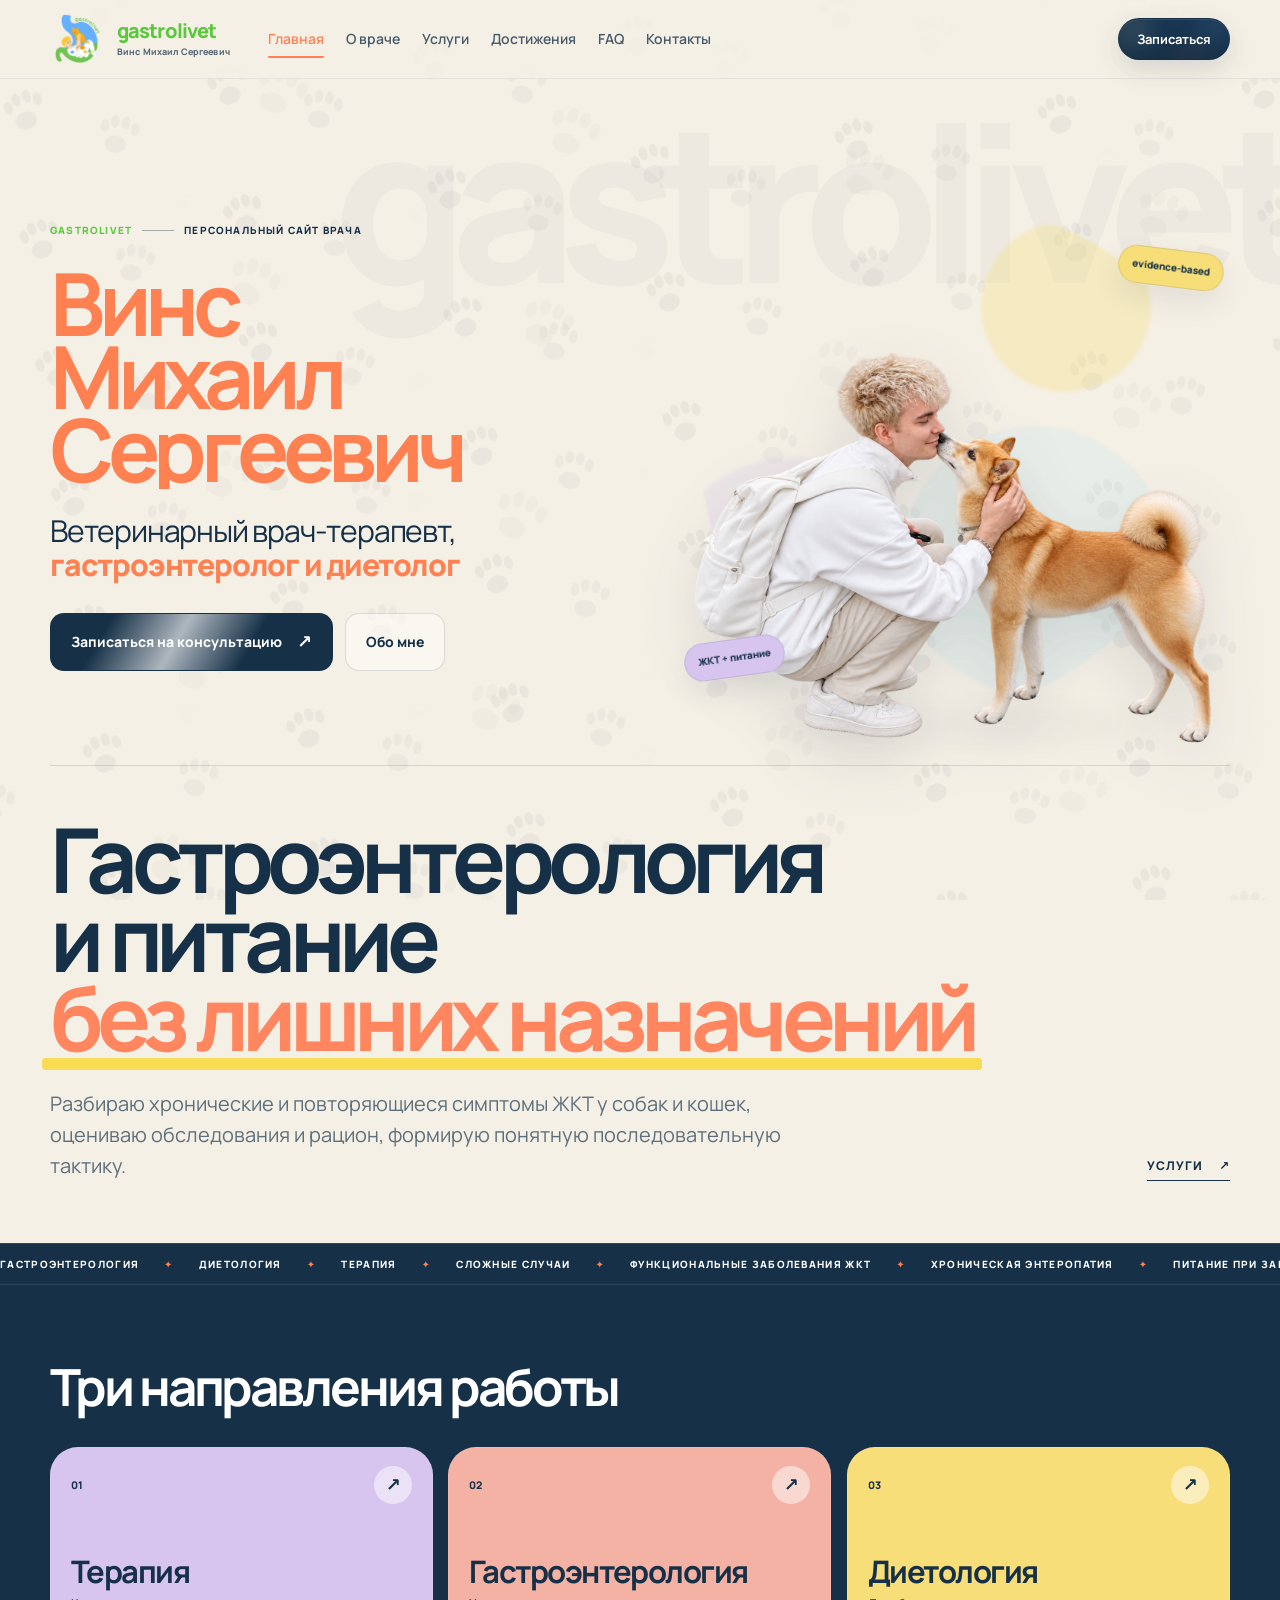
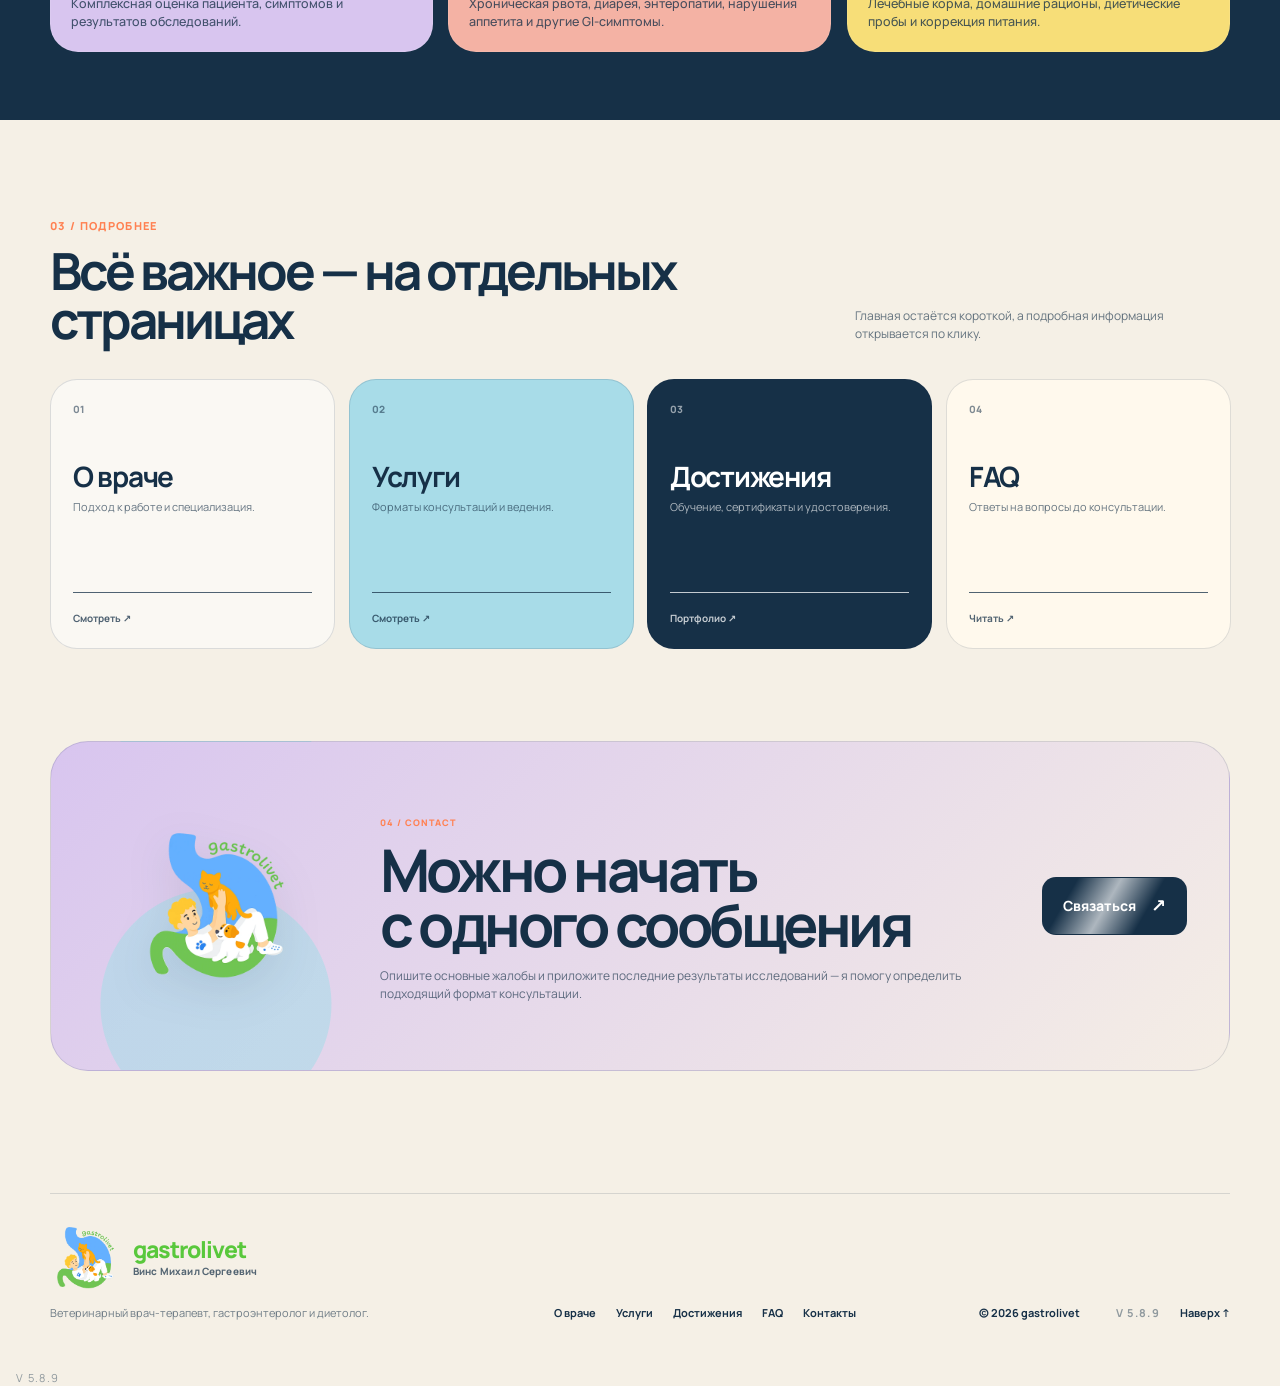
==== index.html @ c2ad2a42 "Add files via upload" ====
<!DOCTYPE html>
<html lang="ru">
<head>
  <meta charset="UTF-8" />
  <meta name="viewport" content="width=device-width, initial-scale=1.0" />
  <meta name="description" content="Винс Михаил Сергеевич — ветеринарный врач-терапевт, гастроэнтеролог и диетолог. gastrolivet: гастроэнтерология и диетология собак и кошек." />
  <title>gastrolivet — Винс Михаил Сергеевич | Ветеринарный гастроэнтеролог и диетолог</title>
  <link rel="icon" type="image/svg+xml" href="assets/gastrolivet-logo.webp" />
  <link rel="icon" type="image/png" href="assets/favicon.png" />
  <link rel="stylesheet" href="styles.css" />
</head>
<body id="top">
  <div class="page-noise"></div>
  <div class="ambient-paws-css" aria-hidden="true"></div>
  
    <header class="header">
      <div class="container header__inner">
        <a class="brand brand--identity" href="index.html" aria-label="gastrolivet — главная">
          <img class="brand__logo" src="assets/gastrolivet-logo.webp" alt="" aria-hidden="true">
          <span class="brand__identity">
            <span class="brand__text">gastrolivet</span>
            <span class="brand__owner">Винс Михаил Сергеевич</span>
          </span>
        </a>

        <nav class="nav" id="nav">
          <a href="index.html" class="is-active">Главная</a>
          <a href="about.html" class="">О враче</a>
          <a href="services.html" class="">Услуги</a>
          <a href="achievements.html" class="">Достижения</a>
          <a href="faq.html" class="">FAQ</a>
          <a href="contacts.html" class="">Контакты</a>
        </nav>

        <a class="header__cta" href="contacts.html">Записаться</a>

        <button class="menu-btn" id="menuBtn" aria-label="Открыть меню" aria-expanded="false">
          <span></span><span></span><span></span>
        </button>
      </div>
    </header>
    
  
<main class="personal-home">

  <section class="personal-hero">
    <div class="container personal-hero__top">
      <div class="personal-hero__identity">
        <div class="personal-kicker">
          <span>gastrolivet</span>
          <i></i>
          <span>персональный сайт врача</span>
        </div>

        <h1 class="personal-name">
          Винс<br>
          Михаил Сергеевич
        </h1>

        <p class="personal-role">
          Ветеринарный врач-терапевт,<br>
          <strong>гастроэнтеролог и диетолог</strong>
        </p>

        <div class="personal-actions">
          <a class="btn btn--primary" href="contacts.html">Записаться на консультацию <span>↗</span></a>
          <a class="btn btn--ghost" href="about.html">Обо мне</a>
        </div>
      </div>
      <div class="personal-hero__visual personal-hero__visual--photo">
        <div class="hero-photo-halo" aria-hidden="true"></div>
        <img class="hero-person-photo"
             src="assets/profile-photo.png"
             alt="Винс Михаил Сергеевич с собакой">
        <span class="personal-sticker personal-sticker--one">evidence-based</span>
        <span class="personal-sticker personal-sticker--two">ЖКТ + питание</span>
      </div>
    </div>

    <div class="container personal-statement">
      <div class="personal-statement__index"></div>
      <h2>
        Гастроэнтерология<br>
        и питание <span class="hero-highlight">без лишних назначений</span>
      </h2>
      <div class="personal-statement__bottom">
        <p>
          Разбираю хронические и повторяющиеся симптомы ЖКТ у собак и кошек,
          оцениваю обследования и рацион, формирую понятную последовательную тактику.
        </p>
        <a href="services.html" class="personal-arrow-link">Услуги <span>↗</span></a>
      </div>
    </div>
  </section>

  <div class="site-marquee" aria-hidden="true">
    <div class="site-marquee__track">
      <div class="site-marquee__set">
        <span>ГАСТРОЭНТЕРОЛОГИЯ</span><i>✦</i>
        <span>ДИЕТОЛОГИЯ</span><i>✦</i>
        <span>ТЕРАПИЯ</span><i>✦</i>
        <span>СЛОЖНЫЕ СЛУЧАИ</span><i>✦</i>
        <span>ФУНКЦИОНАЛЬНЫЕ ЗАБОЛЕВАНИЯ ЖКТ</span><i>✦</i>
        <span>ХРОНИЧЕСКАЯ ЭНТЕРОПАТИЯ</span><i>✦</i>
        <span>ПИТАНИЕ ПРИ ЗАБОЛЕВАНИЯХ ЖКТ</span><i>✦</i>
        <span>СОБАКИ + КОШКИ</span><i>✦</i>
        <span>EVIDENCE-BASED</span><i>✦</i>
      </div>
      <div class="site-marquee__set" aria-hidden="true">
        <span>ГАСТРОЭНТЕРОЛОГИЯ</span><i>✦</i>
        <span>ДИЕТОЛОГИЯ</span><i>✦</i>
        <span>ТЕРАПИЯ</span><i>✦</i>
        <span>СЛОЖНЫЕ СЛУЧАИ</span><i>✦</i>
        <span>ФУНКЦИОНАЛЬНЫЕ ЗАБОЛЕВАНИЯ ЖКТ</span><i>✦</i>
        <span>ХРОНИЧЕСКАЯ ЭНТЕРОПАТИЯ</span><i>✦</i>
        <span>ПИТАНИЕ ПРИ ЗАБОЛЕВАНИЯХ ЖКТ</span><i>✦</i>
        <span>СОБАКИ + КОШКИ</span><i>✦</i>
        <span>EVIDENCE-BASED</span><i>✦</i>
      </div>
    </div>
  </div>
  </div>

<section class="personal-expertise">
    <div class="container">
      <div class="personal-section-head">
        <span></span>
        <h2>Три направления работы</h2>
      </div>

      <div class="expertise-grid">
        <a href="services.html" class="expertise-card expertise-card--therapy">
          <div class="expertise-card__top">
            <span>01</span>
            <i>↗</i>
          </div>
          <div>
            <h3>Терапия</h3>
            <p>Комплексная оценка пациента, симптомов и результатов обследований.</p>
          </div>
        </a>

        <a href="services.html" class="expertise-card expertise-card--gastro">
          <div class="expertise-card__top">
            <span>02</span>
            <i>↗</i>
          </div>
          <div>
            <h3>Гастроэнтерология</h3>
            <p>Хроническая рвота, диарея, энтеропатии, нарушения аппетита и другие GI-симптомы.</p>
          </div>
        </a>

        <a href="services.html" class="expertise-card expertise-card--diet">
          <div class="expertise-card__top">
            <span>03</span>
            <i>↗</i>
          </div>
          <div>
            <h3>Диетология</h3>
            <p>Лечебные корма, домашние рационы, диетические пробы и коррекция питания.</p>
          </div>
        </a>
      </div>
    </div>
  </section>

  <section class="personal-navigation">
    <div class="container">
      <div class="personal-section-head personal-section-head--row">
        <div>
          <span>03 / подробнее</span>
          <h2>Всё важное — на отдельных страницах</h2>
        </div>
        <p>Главная остаётся короткой, а подробная информация открывается по клику.</p>
      </div>

      <div class="personal-nav-grid">
        <a href="about.html" class="personal-nav-card">
          <span class="personal-nav-card__num">01</span>
          <h3>О враче</h3>
          <p>Подход к работе и специализация.</p>
          <b>Смотреть ↗</b>
        </a>

        <a href="services.html" class="personal-nav-card personal-nav-card--accent">
          <span class="personal-nav-card__num">02</span>
          <h3>Услуги</h3>
          <p>Форматы консультаций и ведения.</p>
          <b>Смотреть ↗</b>
        </a>

        <a href="achievements.html" class="personal-nav-card personal-nav-card--dark">
          <span class="personal-nav-card__num">03</span>
          <h3>Достижения</h3>
          <p>Обучение, сертификаты и удостоверения.</p>
          <b>Портфолио ↗</b>
        </a>

        <a href="faq.html" class="personal-nav-card personal-nav-card--soft">
          <span class="personal-nav-card__num">04</span>
          <h3>FAQ</h3>
          <p>Ответы на вопросы до консультации.</p>
          <b>Читать ↗</b>
        </a>
      </div>
    </div>
  </section>

  <section class="personal-contact">
    <div class="container personal-contact__box">
      <div class="personal-contact__logo">
        <img src="assets/gastrolivet-logo.webp" alt="">
      </div>
      <div class="personal-contact__copy">
        <span>04 / contact</span>
        <h2>Можно начать<br>с одного сообщения</h2>
        <p>
          Опишите основные жалобы и приложите последние результаты исследований —
          я помогу определить подходящий формат консультации.
        </p>
      </div>
      <div class="personal-contact__action">
        <a class="btn btn--primary" href="contacts.html">Связаться <span>↗</span></a>
      </div>
    </div>
  </section>

</main>

  
    <footer class="footer">
      <div class="container footer__inner">
        <div>
          <a class="brand brand--footer brand--identity" href="index.html">
            <img class="brand__logo" src="assets/gastrolivet-logo.webp" alt="" aria-hidden="true">
            <span class="brand__identity">
              <span class="brand__text">gastrolivet</span>
              <span class="brand__owner">Винс Михаил Сергеевич</span>
            </span>
          </a>
          <p>Ветеринарный врач-терапевт, гастроэнтеролог и диетолог.</p>
        </div>
        <div class="footer__links">
          <a href="about.html">О враче</a>
          <a href="services.html">Услуги</a>
          <a href="achievements.html">Достижения</a>
          <a href="faq.html">FAQ</a>
          <a href="contacts.html">Контакты</a>
        </div>
        <div class="footer__right">
          <span>© 2026 gastrolivet</span>
      <span class="site-version">v 5.8.9</span>
          <a href="#top">Наверх ↑</a>
        </div>
      </div>
    </footer>
    
  <script src="script.js"></script>
<div class="site-version">v 5.8.9</div></body>
</html>
---- styles.css ----
@import url('https://fonts.googleapis.com/css2?family=Manrope:wght@400;500;600;700;800&display=swap');

:root{
  --bg:#f5f0e6;
  --paper:#fffdf8;
  --ink:#163047;
  --ink-2:#284358;
  --coral:#ff8152;
  --coral-soft:#f4b2a4;
  --lavender:#d8c5ef;
  --sky:#a8dce8;
  --yellow:#f7de78;
  --pink:#f2a7bb;
  --line:rgba(22,48,71,.14);
  --radius:30px;
  --shadow:0 18px 48px rgba(22,48,71,.08);
}
*{box-sizing:border-box}
html{scroll-behavior:smooth}
body{
  margin:0;
  font-family:"Manrope",system-ui,-apple-system,BlinkMacSystemFont,"Segoe UI",sans-serif;
  color:var(--ink);
  background:var(--bg);
  line-height:1.55;
  overflow-x:hidden;
}
a{color:inherit;text-decoration:none}
button,input,textarea{font:inherit}
img{max-width:100%;display:block}
.container{width:min(1180px,calc(100% - 40px));margin:0 auto}
.page-noise{
  position:fixed;inset:0;pointer-events:none;z-index:-1;opacity:.22;
  background-image:radial-gradient(rgba(22,48,71,.11) .55px,transparent .55px);
  background-size:6px 6px;
}

.header{
  position:sticky;top:0;z-index:50;background:rgba(245,240,230,.84);
  backdrop-filter:blur(18px);border-bottom:1px solid rgba(22,48,71,.07)
}
.header__inner{height:78px;display:flex;align-items:center;gap:28px}
.brand{display:flex;align-items:center;gap:8px;font-weight:800;letter-spacing:-.04em}
.brand__mark{
  width:34px;height:34px;display:grid;place-items:center;border-radius:12px;
  background:var(--coral);color:white;font-size:24px;line-height:1
}
.brand__text{font-size:19px}
.brand__text span{color:var(--coral)}
.nav{display:flex;align-items:center;gap:22px;margin-left:10px;font-size:14px;font-weight:600}
.nav a{opacity:.78;transition:.2s}
.nav a:hover,.nav a.is-active{opacity:1;color:var(--coral)}
.header__cta{
  margin-left:auto;border:1px solid var(--ink);border-radius:999px;padding:10px 18px;font-size:13px;font-weight:700;transition:.2s
}
.header__cta:hover{background:var(--ink);color:white}
.menu-btn{display:none;background:none;border:0;padding:8px;cursor:pointer}
.menu-btn span{display:block;width:22px;height:2px;background:var(--ink);margin:4px 0;border-radius:4px}

h1,h2,h3,p{margin-top:0}
.eyebrow,.section-kicker{
  display:inline-flex;align-items:center;gap:9px;text-transform:uppercase;letter-spacing:.13em;
  font-size:11px;font-weight:800
}
.eyebrow{background:#fff;border:1px solid var(--line);border-radius:999px;padding:9px 13px}
.dot{width:8px;height:8px;border-radius:50%;background:var(--coral);box-shadow:0 0 0 5px rgba(255,129,82,.12)}
.section-kicker{color:var(--coral)}

.hero{padding:68px 0 74px}
.hero--compact{padding-bottom:60px}
.hero__grid{display:grid;grid-template-columns:1.03fr .97fr;gap:50px;align-items:center}
h1{
  margin:24px 0 22px;font-size:clamp(54px,6.5vw,92px);line-height:.94;letter-spacing:-.065em;
  max-width:770px
}
h1 span{color:var(--coral)}
.hero__lead,.inner-lead,.about-lead{max-width:660px;font-size:17px;color:var(--ink-2);opacity:.88}
.hero__actions,.split-actions,.contact-actions,.cta-box__actions{display:flex;gap:12px;flex-wrap:wrap}
.hero__actions{margin:32px 0 34px}
.btn{
  display:inline-flex;align-items:center;justify-content:center;gap:15px;padding:14px 20px;border-radius:14px;
  font-weight:750;font-size:14px;border:1px solid transparent;transition:.2s
}
.btn span{font-size:18px}
.btn--primary{background:var(--ink);color:#fff}
.btn--primary:hover{transform:translateY(-2px);background:#0f2437}
.btn--ghost{border-color:var(--line);background:rgba(255,255,255,.46)}
.btn--ghost:hover{background:white}
.hero__facts{display:grid;grid-template-columns:repeat(3,1fr);gap:12px;max-width:650px}
.hero__facts div{border-top:1px solid var(--line);padding-top:13px}
.hero__facts b{display:block;font-size:13px}
.hero__facts span{font-size:11px;opacity:.62}

.hero__visual{position:relative;min-height:540px}
.hero-card{
  min-height:560px;background:var(--paper);border:1px solid var(--line);border-radius:42px;overflow:hidden;
  position:relative;box-shadow:var(--shadow)
}
.hero-card--short{min-height:500px}
.hero-card::before{
  content:"";position:absolute;inset:0;
  background:
    radial-gradient(circle at 88% 12%,rgba(255,129,82,.16) 0 58px,transparent 59px),
    radial-gradient(circle at 10% 92%,rgba(216,197,239,.32) 0 90px,transparent 91px);
}
.hero-card__badge{
  position:absolute;z-index:3;top:28px;left:28px;border:1px solid var(--line);background:#fff;
  border-radius:999px;padding:8px 12px;font-size:11px;font-weight:700
}
.pet-stage{height:430px;display:flex;align-items:center;justify-content:center;padding-top:30px}
.pet-illustration{width:94%;height:auto;position:relative;z-index:2}
.float-tag{
  position:absolute;z-index:5;background:var(--yellow);border:1px solid rgba(22,48,71,.12);
  border-radius:999px;padding:10px 14px;font-size:11px;font-weight:800;box-shadow:var(--shadow)
}
.float-tag--one{right:-17px;top:105px;transform:rotate(5deg)}
.float-tag--two{left:-26px;bottom:102px;background:var(--lavender);transform:rotate(-7deg)}

.section{padding:90px 0}
.section-head{display:flex;align-items:flex-end;justify-content:space-between;gap:40px;margin-bottom:42px}
.section-head--center{align-items:end}
.section-head h2,.sub-title,.contact-card h2,.cta-box h2{
  margin:10px 0 0;font-size:clamp(38px,5vw,68px);line-height:1;letter-spacing:-.055em
}
.section-head p{width:min(420px,100%);margin:0;color:var(--ink-2);opacity:.75;font-size:14px}

.inner-hero{padding:58px 0 26px}
.inner-hero__grid{display:grid;grid-template-columns:1.1fr .9fr;gap:40px;align-items:end}
.inner-title{
  margin:18px 0 12px;
  font-size:clamp(42px,6vw,78px);
  line-height:.98;
  letter-spacing:-.06em;
}
.inner-chip-cloud{display:flex;gap:10px;flex-wrap:wrap;justify-content:flex-end}
.inner-chip-cloud span,.track-row span{
  border:1px solid var(--line);border-radius:999px;padding:10px 14px;
  background:rgba(255,255,255,.45);font-size:12px;font-weight:750
}
.track-row{display:flex;gap:10px;flex-wrap:wrap;margin:0 0 18px}

.section--shortcuts{padding-top:20px}
.shortcut-grid{
  display:grid;grid-template-columns:repeat(4,1fr);gap:16px
}
.shortcut-card{
  min-height:250px;padding:24px;border-radius:28px;border:1px solid var(--line);display:flex;flex-direction:column;
  transition:.22s;background:#fff
}
.shortcut-card:hover{transform:translateY(-5px);box-shadow:var(--shadow)}
.shortcut-card span:first-child{font-size:12px;font-weight:850;opacity:.6}
.shortcut-card h3{font-size:28px;letter-spacing:-.04em;line-height:1.05;margin:34px 0 10px}
.shortcut-card p{font-size:13px;opacity:.74;max-width:250px}
.shortcut-card b{margin-top:auto;padding-top:18px;border-top:1px solid rgba(22,48,71,.11);font-size:11px}
.shortcut-card--lavender{background:var(--lavender)}
.shortcut-card--sky{background:var(--sky)}
.shortcut-card--yellow{background:var(--yellow)}
.shortcut-card--coral{background:var(--coral-soft)}

.section--mini-showcase{padding-top:20px}
.mini-showcase{
  display:grid;grid-template-columns:1fr 1fr;gap:32px;align-items:center;
  border-radius:38px;background:rgba(255,255,255,.38);border:1px solid var(--line);padding:42px;
}
.mini-showcase__copy h2{margin:10px 0 16px;font-size:clamp(34px,4.5vw,56px);line-height:1;letter-spacing:-.055em}
.mini-showcase__copy p{max-width:500px;font-size:14px;opacity:.76;margin-bottom:24px}
.mini-cert-stack{position:relative;min-height:340px}
.mini-cert{
  position:absolute;width:260px;height:190px;border-radius:24px;overflow:hidden;background:#fff;box-shadow:var(--shadow);
  border:1px solid var(--line)
}
.mini-cert img{width:100%;height:100%;object-fit:cover}
.mini-cert--one{left:10px;top:70px;transform:rotate(-10deg)}
.mini-cert--two{left:140px;top:20px;transform:rotate(8deg)}
.mini-cert--three{left:210px;top:130px;transform:rotate(4deg)}

.section--cta{padding-top:24px}
.cta-box{
  display:grid;grid-template-columns:1fr auto;gap:30px;align-items:end;
  background:var(--ink);color:#fff;border-radius:34px;padding:38px 42px
}
.cta-box p{max-width:650px;opacity:.74;font-size:14px}
.cta-box .section-kicker{color:var(--yellow)}

.about-grid{display:grid;grid-template-columns:.9fr 1.1fr;gap:68px;align-items:center}
.about-visual{position:relative}
.portrait-placeholder{
  position:relative;overflow:hidden;aspect-ratio:.92;border-radius:34px;background:var(--lavender);border:1px solid var(--line)
}
.portrait-placeholder svg{position:absolute;inset:auto 0 0;width:100%;height:90%}
.portrait-placeholder__label{
  position:absolute;top:24px;left:24px;z-index:2;font-size:11px;text-transform:uppercase;
  font-weight:800;letter-spacing:.1em;opacity:.55
}
.about-lead{margin:20px 0 34px}
.about-points{display:grid;grid-template-columns:repeat(3,1fr);gap:14px}
.about-points>div{border-top:1px solid var(--line);padding-top:15px}
.about-points b{font-size:11px;color:var(--coral)}
.about-points h4{font-size:15px;margin:10px 0 7px}
.about-points p{font-size:11px;opacity:.67}

.services-grid{display:grid;grid-template-columns:repeat(3,1fr);gap:16px}
.service-card{
  min-height:310px;border-radius:26px;padding:24px;border:1px solid rgba(22,48,71,.09);
  display:flex;flex-direction:column;transition:.25s
}
.service-card:hover{transform:translateY(-6px);box-shadow:var(--shadow)}
.service-card__top{display:flex;justify-content:space-between;font-size:12px;font-weight:800;opacity:.8}
.service-card__top span:last-child{
  width:38px;height:38px;border-radius:12px;background:rgba(255,255,255,.5);display:grid;place-items:center;font-size:20px
}
.service-card h3{font-size:23px;line-height:1.12;letter-spacing:-.035em;margin:35px 0 12px}
.service-card p{font-size:13px;opacity:.72}
.service-card__meta{font-size:11px;font-weight:700;margin-top:auto;padding-top:22px;border-top:1px solid rgba(22,48,71,.12)}
.service-card--coral{background:var(--coral-soft)}
.service-card--lavender{background:var(--lavender)}
.service-card--sky{background:var(--sky)}
.service-card--yellow{background:var(--yellow)}
.service-card--cream{background:#fffaf0}
.service-card--dark{background:var(--ink);color:white}
.service-card--dark .service-card__meta{border-color:rgba(255,255,255,.22)}
.service-card--dark .service-card__top span:last-child{background:var(--coral)}

.achievement-stats{
  display:grid;grid-template-columns:.7fr 1.25fr 1.35fr;gap:12px;margin-top:30px
}
.achievement-stats>div{
  min-height:120px;border:1px solid var(--line);border-radius:24px;padding:20px;
  background:rgba(255,255,255,.52);display:flex;flex-direction:column;justify-content:space-between
}
.achievement-stats>div:nth-child(1){background:var(--yellow)}
.achievement-stats>div:nth-child(2){background:var(--lavender)}
.achievement-stats>div:nth-child(3){background:var(--sky)}
.achievement-stats b{font-size:36px;line-height:1;letter-spacing:-.05em}
.achievement-stats span{max-width:290px;font-size:11px;line-height:1.35;font-weight:750;opacity:.72}
.section--cert-overview{padding-top:24px}
.achievement-intro{
  display:grid;grid-template-columns:1.05fr 1fr auto;gap:30px;align-items:end;
  margin-bottom:18px;padding:28px 30px;border-radius:28px;background:var(--ink);color:white;
}
.achievement-intro__mark{
  display:inline-grid;width:34px;height:34px;place-items:center;border-radius:50%;
  background:var(--coral);margin-bottom:17px;
}
.achievement-intro h3{margin:0;max-width:440px;font-size:clamp(27px,3vw,42px);line-height:1.03;letter-spacing:-.045em}
.achievement-intro p{margin:0;max-width:440px;font-size:12px;opacity:.7}
.achievement-pdf-link{
  display:inline-flex;align-items:center;gap:12px;white-space:nowrap;padding:12px 15px;
  border:1px solid rgba(255,255,255,.22);border-radius:14px;font-size:11px;font-weight:800;transition:.2s
}
.achievement-pdf-link:hover{background:white;color:var(--ink)}

.featured-certs{
  display:grid;grid-template-columns:1.25fr .75fr .75fr;gap:16px;margin-top:18px
}
.feature-cert{
  appearance:none;border:1px solid var(--line);border-radius:30px;padding:0;overflow:hidden;
  background:var(--paper);cursor:pointer;text-align:left;box-shadow:0 9px 25px rgba(22,48,71,.04);
  transition:.22s ease
}
.feature-cert:hover{transform:translateY(-5px);box-shadow:var(--shadow)}
.feature-cert__thumb{background:#ece7dc;padding:16px}
.feature-cert__thumb img{width:100%;height:100%;object-fit:contain;border-radius:16px}
.feature-cert__info{padding:18px 20px 20px}
.feature-cert__info span{font-size:10px;text-transform:uppercase;font-weight:850;letter-spacing:.08em;color:var(--coral)}
.feature-cert__info b{display:block;margin:8px 0 8px;font-size:20px;line-height:1.08;letter-spacing:-.04em}
.feature-cert__info small{font-size:11px;opacity:.6}
.feature-cert--large .feature-cert__thumb{height:420px;background:linear-gradient(135deg,#f3e7d9,#d8c5ef)}
.feature-cert--tall .feature-cert__thumb{height:360px}
.feature-cert:nth-child(2) .feature-cert__thumb{background:linear-gradient(135deg,#f7de78,#f4b2a4)}
.feature-cert:nth-child(3) .feature-cert__thumb{background:linear-gradient(135deg,#a8dce8,#d8c5ef)}

.certificate-gallery{
  display:grid;grid-template-columns:repeat(3,1fr);gap:16px
}
.certificate-item{
  appearance:none;border:1px solid var(--line);border-radius:26px;padding:0;overflow:hidden;background:var(--paper);
  color:var(--ink);text-align:left;cursor:pointer;box-shadow:0 9px 25px rgba(22,48,71,.04);transition:transform .22s ease,box-shadow .22s ease;
}
.certificate-item:hover{transform:translateY(-5px);box-shadow:var(--shadow)}
.certificate-item__image{
  height:228px;display:flex;align-items:center;justify-content:center;padding:14px;overflow:hidden;background:#ece7dc;border-bottom:1px solid var(--line)
}
.certificate-item:nth-child(4n+1) .certificate-item__image{background:#f5d1c6}
.certificate-item:nth-child(4n+2) .certificate-item__image{background:#ded1ef}
.certificate-item:nth-child(4n+3) .certificate-item__image{background:#c5e4eb}
.certificate-item:nth-child(4n+4) .certificate-item__image{background:#f6e8a8}
.certificate-item__image img{
  width:100%;height:100%;object-fit:contain;border-radius:9px;filter:drop-shadow(0 8px 12px rgba(22,48,71,.13))
}
.certificate-item__body{min-height:165px;padding:18px 19px 20px;display:flex;flex-direction:column}
.certificate-item__type{color:var(--coral);font-size:9px;font-weight:850;text-transform:uppercase;letter-spacing:.08em}
.certificate-item__body b{display:block;margin:12px 0 14px;font-size:16px;line-height:1.2;letter-spacing:-.025em}
.certificate-item__body>span:last-child{margin-top:auto;padding-top:12px;border-top:1px solid var(--line);font-size:10px;font-weight:700;opacity:.58}

.cert-lightbox{
  position:fixed;z-index:200;inset:0;display:none;align-items:center;justify-content:center;padding:24px;
  background:rgba(8,20,31,.88);backdrop-filter:blur(10px);
}
.cert-lightbox.is-open{display:flex}
.cert-lightbox__inner{width:min(1120px,100%);max-height:92vh;display:flex;flex-direction:column;align-items:center}
.cert-lightbox__inner img{max-width:100%;max-height:78vh;object-fit:contain;border-radius:14px;box-shadow:0 28px 80px rgba(0,0,0,.38)}
.cert-lightbox__caption{
  width:min(820px,100%);margin-top:14px;padding:13px 16px;border-radius:15px;background:rgba(255,255,255,.1);color:white;text-align:center
}
.cert-lightbox__caption b{display:block;font-size:13px}
.cert-lightbox__caption span{display:block;margin-top:4px;font-size:10px;opacity:.64}
.cert-lightbox__close{
  position:fixed;top:18px;right:22px;width:44px;height:44px;border:1px solid rgba(255,255,255,.25);border-radius:50%;
  background:rgba(255,255,255,.1);color:white;font-size:28px;line-height:1;cursor:pointer;
}
body.lightbox-open{overflow:hidden}

.faq-grid{display:grid;grid-template-columns:.75fr 1.25fr;gap:70px}
.faq-intro p{font-size:14px;opacity:.72;max-width:360px;margin:20px 0}
.faq-list details{border-top:1px solid var(--line)}
.faq-list details:last-child{border-bottom:1px solid var(--line)}
.faq-list summary{
  list-style:none;display:flex;align-items:center;justify-content:space-between;gap:18px;
  cursor:pointer;padding:22px 0;font-weight:750;font-size:15px
}
.faq-list summary::-webkit-details-marker{display:none}
.faq-list summary span{font-size:25px;font-weight:400;transition:.2s}
.faq-list details[open] summary span{transform:rotate(45deg)}
.faq-list details p{font-size:13px;opacity:.72;max-width:760px;padding:0 42px 22px 0;margin:0}

.contact-card{
  background:var(--coral-soft);border:1px solid var(--line);border-radius:40px;padding:56px;
  display:grid;grid-template-columns:1.1fr .9fr;gap:50px;overflow:hidden
}
.contact-card__copy p{max-width:610px;font-size:15px;opacity:.76;margin:20px 0 28px}
.contact-note{display:block;margin-top:16px;opacity:.55}
.contact-card__visual{display:flex;align-items:center;justify-content:center;position:relative}
.contact-bubble{
  background:#fff;border-radius:28px;padding:28px;width:min(100%,360px);box-shadow:var(--shadow);transform:rotate(3deg);
  border:1px solid var(--line)
}
.contact-bubble__small{display:inline-block;background:var(--yellow);border-radius:999px;padding:7px 10px;font-size:10px;font-weight:800;margin-bottom:20px}
.contact-bubble b{display:block;font-size:28px;line-height:1.06;letter-spacing:-.04em}
.contact-bubble__line{height:1px;background:var(--line);margin:22px 0}
.contact-bubble>span:last-child{font-size:11px;opacity:.65}
.contact-pet{position:absolute;right:-20px;bottom:4px;font-size:30px;transform:rotate(-8deg)}

.footer{padding:36px 0 48px}
.footer__inner{display:grid;grid-template-columns:1.2fr 1fr auto;gap:30px;align-items:end;border-top:1px solid var(--line);padding-top:28px}
.brand--footer{width:max-content}
.footer p{font-size:11px;opacity:.6;margin:10px 0 0}
.footer__links{display:flex;gap:20px;flex-wrap:wrap;font-size:11px;font-weight:700}
.footer__right{display:flex;gap:20px;font-size:11px;font-weight:700}

@media (max-width: 1100px){
  .shortcut-grid{grid-template-columns:repeat(2,1fr)}
  .featured-certs{grid-template-columns:1fr 1fr}
  .feature-cert--large{grid-column:1/-1}
}
@media (max-width: 980px){
  .nav,.header__cta{display:none}
  .menu-btn{display:block;margin-left:auto}
  .nav.is-open{
    display:flex;position:absolute;top:78px;left:20px;right:20px;background:var(--paper);border:1px solid var(--line);
    border-radius:20px;box-shadow:var(--shadow);padding:18px;flex-direction:column;align-items:flex-start
  }
  .hero__grid,.inner-hero__grid,.mini-showcase,.about-grid,.faq-grid,.contact-card{grid-template-columns:1fr}
  .hero__visual{min-height:auto}
  .services-grid,.certificate-gallery{grid-template-columns:repeat(2,1fr)}
  .about-points{grid-template-columns:repeat(2,1fr)}
  .achievement-stats{grid-template-columns:repeat(3,1fr)}
  .achievement-intro{grid-template-columns:1fr 1fr}
  .achievement-pdf-link{grid-column:1 / -1;width:max-content}
  .cta-box{grid-template-columns:1fr}
  .footer__inner{grid-template-columns:1fr;align-items:start}
}
@media (max-width: 680px){
  .container{width:min(100% - 24px,1180px)}
  .header__inner{height:68px}
  .hero{padding:38px 0 42px}
  h1,.inner-title{font-size:50px}
  .hero__lead,.inner-lead,.about-lead{font-size:15px}
  .hero__facts,.achievement-stats,.shortcut-grid,.services-grid,.certificate-gallery,.about-points,.featured-certs{grid-template-columns:1fr}
  .section{padding:72px 0}
  .hero-card{min-height:420px;border-radius:28px}
  .pet-stage{height:320px}
  .float-tag--one{right:-5px}
  .float-tag--two{left:-5px;bottom:50px}
  .section-head{display:block}
  .section-head p{margin-top:18px}
  .mini-showcase{padding:24px;border-radius:28px}
  .mini-cert-stack{min-height:255px}
  .mini-cert{width:160px;height:116px}
  .mini-cert--one{left:0;top:85px}
  .mini-cert--two{left:95px;top:10px}
  .mini-cert--three{left:145px;top:110px}
  .achievement-intro{grid-template-columns:1fr;padding:24px}
  .achievement-pdf-link{width:100%;justify-content:center;white-space:normal}
  .certificate-item__image{height:245px}
  .contact-card{padding:34px 24px;border-radius:28px}
  .footer__right{justify-content:space-between}
}


/* Certificate animations */
.feature-cert,
.certificate-item{
  position:relative;
  overflow:hidden;
  transform-style:preserve-3d;
  will-change:transform, box-shadow;
}
.feature-cert::after,
.certificate-item::after{
  content:"";
  position:absolute;
  inset:-30% auto -30% -120%;
  width:40%;
  transform:skewX(-20deg);
  background:linear-gradient(90deg, rgba(255,255,255,0), rgba(255,255,255,.35), rgba(255,255,255,0));
  opacity:0;
  pointer-events:none;
}
.feature-cert:hover::after,
.certificate-item:hover::after{
  animation:certShine .95s ease;
}
@keyframes certShine{
  0%{left:-120%;opacity:0}
  18%{opacity:1}
  100%{left:140%;opacity:0}
}

.feature-cert__thumb img,
.certificate-item__image img{
  transition:transform .55s ease, filter .45s ease;
}
.feature-cert:hover .feature-cert__thumb img,
.certificate-item:hover .certificate-item__image img{
  transform:scale(1.04) translateY(-2px);
  filter:drop-shadow(0 16px 24px rgba(22,48,71,.16));
}

.feature-cert--large{
  animation:floatCertA 6.4s ease-in-out infinite;
}
.feature-cert:nth-child(2){
  animation:floatCertB 5.6s ease-in-out infinite;
}
.feature-cert:nth-child(3){
  animation:floatCertC 6.9s ease-in-out infinite;
}
.certificate-item{
  animation:floatGallery 7.5s ease-in-out infinite;
  animation-delay:var(--float-delay, 0ms);
}
@keyframes floatCertA{
  0%,100%{transform:translateY(0) rotate(0deg)}
  50%{transform:translateY(-8px) rotate(-.35deg)}
}
@keyframes floatCertB{
  0%,100%{transform:translateY(0) rotate(0deg)}
  50%{transform:translateY(-10px) rotate(.45deg)}
}
@keyframes floatCertC{
  0%,100%{transform:translateY(0) rotate(0deg)}
  50%{transform:translateY(-7px) rotate(-.45deg)}
}
@keyframes floatGallery{
  0%,100%{transform:translateY(0)}
  50%{transform:translateY(-4px)}
}

.cert-reveal{
  opacity:0;
  transform:translateY(26px) scale(.985);
  transition:
    opacity .65s ease,
    transform .75s cubic-bezier(.2,.8,.2,1),
    box-shadow .25s ease;
  transition-delay:var(--reveal-delay, 0ms);
}
.cert-reveal.is-visible{
  opacity:1;
  transform:translateY(0) scale(1);
}

.achievements-page-glow{
  position:absolute;
  inset:0;
  pointer-events:none;
}
.achievements-page-glow::before,
.achievements-page-glow::after{
  content:"";
  position:absolute;
  border-radius:50%;
  filter:blur(30px);
  opacity:.33;
}
.achievements-page-glow::before{
  width:220px;height:220px;
  background:rgba(216,197,239,.7);
  top:90px;right:6%;
  animation:glowMoveA 10s ease-in-out infinite;
}
.achievements-page-glow::after{
  width:170px;height:170px;
  background:rgba(244,178,164,.75);
  left:5%;top:380px;
  animation:glowMoveB 12s ease-in-out infinite;
}
@keyframes glowMoveA{
  0%,100%{transform:translate(0,0) scale(1)}
  50%{transform:translate(-12px,10px) scale(1.08)}
}
@keyframes glowMoveB{
  0%,100%{transform:translate(0,0) scale(1)}
  50%{transform:translate(14px,-10px) scale(1.06)}
}

@media (prefers-reduced-motion: reduce){
  .feature-cert,
  .certificate-item,
  .feature-cert--large,
  .feature-cert:nth-child(2),
  .feature-cert:nth-child(3),
  .certificate-item{
    animation:none !important;
    transition:none !important;
  }
  .cert-reveal,
  .cert-reveal.is-visible{
    opacity:1 !important;
    transform:none !important;
  }
  .feature-cert::after,
  .certificate-item::after{
    display:none !important;
  }
}


/* ===============================
   PORTFOLIO ACHIEVEMENTS PAGE
   =============================== */
.portfolio-hero{
  position:relative;
  overflow:hidden;
  padding:76px 0 72px;
  min-height:720px;
}
.portfolio-hero__word{
  position:absolute;
  left:50%;
  top:88px;
  transform:translateX(-50%);
  width:max-content;
  font-size:clamp(95px,15vw,220px);
  line-height:.78;
  font-weight:800;
  letter-spacing:-.085em;
  color:rgba(22,48,71,.055);
  user-select:none;
  pointer-events:none;
  z-index:0;
}
.portfolio-hero__grid{
  position:relative;
  z-index:2;
  display:grid;
  grid-template-columns:.92fr 1.08fr;
  gap:50px;
  align-items:center;
  min-height:565px;
}
.portfolio-tag{
  display:inline-flex;
  width:max-content;
  border:1px solid var(--ink);
  border-radius:999px;
  padding:8px 12px;
  font-size:10px;
  line-height:1;
  font-weight:800;
  text-transform:uppercase;
  letter-spacing:.11em;
}
.portfolio-hero h1{
  max-width:760px;
  margin:28px 0 22px;
  font-size:clamp(60px,7.6vw,112px);
  line-height:.84;
  letter-spacing:-.075em;
}
.portfolio-hero h1 em{
  color:var(--coral);
  font-style:normal;
  position:relative;
}
.portfolio-hero h1 em::after{
  content:"";
  position:absolute;
  left:2%;
  right:0;
  bottom:-4px;
  height:9px;
  background:var(--yellow);
  z-index:-1;
  transform:rotate(-1.5deg);
}
.portfolio-hero__copy p{
  max-width:590px;
  color:var(--ink-2);
  opacity:.78;
  font-size:15px;
}
.portfolio-hero__actions{display:flex;gap:12px;flex-wrap:wrap;margin-top:30px}

.portfolio-stack{
  position:relative;
  height:560px;
  perspective:1200px;
}
.portfolio-stack__card{
  position:absolute;
  appearance:none;
  border:0;
  padding:0;
  background:transparent;
  border-radius:24px;
  overflow:hidden;
  box-shadow:0 22px 50px rgba(22,48,71,.14);
  cursor:pointer;
  transform-origin:center;
}
.portfolio-stack__card img{width:100%;height:100%;object-fit:cover}
.portfolio-stack__card--1{
  width:365px;height:365px;left:45px;top:86px;z-index:3;
  transform:rotate(-7deg);
  animation:portfolioFloat1 7s ease-in-out infinite;
}
.portfolio-stack__card--2{
  width:300px;height:300px;right:16px;top:28px;z-index:2;
  transform:rotate(9deg);
  animation:portfolioFloat2 6.3s ease-in-out infinite;
}
.portfolio-stack__card--3{
  width:245px;height:245px;right:38px;bottom:8px;z-index:4;
  transform:rotate(4deg);
  animation:portfolioFloat3 7.8s ease-in-out infinite;
}
.portfolio-stack__sticker{
  position:absolute;
  left:6px;
  bottom:22px;
  z-index:5;
  width:150px;
  height:150px;
  display:grid;
  place-items:center;
  text-align:center;
  border-radius:50%;
  background:var(--yellow);
  border:1px solid rgba(22,48,71,.13);
  font-size:11px;
  line-height:1.3;
  transform:rotate(-9deg);
  animation:stickerSpin 14s ease-in-out infinite;
}
.portfolio-stack__sticker b{font-size:16px}
@keyframes portfolioFloat1{
  0%,100%{transform:translateY(0) rotate(-7deg)}
  50%{transform:translateY(-14px) rotate(-5.7deg)}
}
@keyframes portfolioFloat2{
  0%,100%{transform:translateY(0) rotate(9deg)}
  50%{transform:translateY(11px) rotate(7.5deg)}
}
@keyframes portfolioFloat3{
  0%,100%{transform:translateY(0) rotate(4deg)}
  50%{transform:translateY(-10px) rotate(5.2deg)}
}
@keyframes stickerSpin{
  0%,100%{transform:rotate(-9deg)}
  50%{transform:rotate(3deg)}
}

.portfolio-marquee{
  overflow:hidden;
  border-top:1px solid var(--line);
  border-bottom:1px solid var(--line);
  background:var(--ink);
  color:white;
}
.portfolio-marquee__track{
  width:max-content;
  display:flex;
  align-items:center;
  gap:0;
  padding:17px 0;
  font-size:12px;
  font-weight:800;
  letter-spacing:.12em;
  animation:portfolioMarquee 34s linear infinite;
  will-change:transform;
}
.portfolio-marquee__set{
  flex:0 0 auto;
  display:flex;
  align-items:center;
  gap:26px;
  padding-right:26px;
}
.portfolio-marquee__set span{
  white-space:nowrap;
}
.portfolio-marquee__set i{
  flex:0 0 auto;
  font-style:normal;
  color:var(--coral);
}
@keyframes portfolioMarquee{
  from{transform:translate3d(0,0,0)}
  to{transform:translate3d(-50%,0,0)}
}}

.portfolio-overview__top{
  display:grid;
  grid-template-columns:auto 1fr .8fr;
  gap:28px;
  align-items:end;
  margin-bottom:34px;
}
.portfolio-index{
  width:46px;height:46px;
  display:grid;place-items:center;
  border-radius:50%;
  border:1px solid var(--ink);
  font-size:11px;
  font-weight:800;
}
.portfolio-overview__top h2{
  margin:10px 0 0;
  font-size:clamp(42px,5vw,72px);
  line-height:.95;
  letter-spacing:-.06em;
}
.portfolio-overview__top p{
  margin:0;
  font-size:16px;
  line-height:1.55;
  opacity:.82;
  max-width:620px;
}
.portfolio-stats{
  display:grid;
  grid-template-columns:repeat(4,1fr);
  gap:14px;
}
.portfolio-stat{
  min-height:180px;
  padding:20px 22px 18px;
  border-radius:26px;
  border:1px solid var(--line);
  display:flex;
  flex-direction:column;
}
.portfolio-stat span{font-size:11px;font-weight:850;opacity:.62;letter-spacing:.02em}
.portfolio-stat b{
  margin-top:18px;
  font-size:58px;
  line-height:1;
  letter-spacing:-.065em;
}
.portfolio-stat p{
  margin:14px 0 0;
  font-size:15px;
  line-height:1.42;
  max-width:none;
  opacity:.84;
  text-wrap:balance;
}
.portfolio-stat--yellow{background:var(--yellow)}
.portfolio-stat--violet{background:var(--lavender)}
.portfolio-stat--blue{background:var(--sky)}
.portfolio-stat--coral{background:var(--coral-soft)}

.portfolio-case__label{
  display:flex;
  align-items:center;
  gap:14px;
  margin-bottom:16px;
  text-transform:uppercase;
  letter-spacing:.11em;
  font-size:10px;
  font-weight:850;
}
.portfolio-case__label span:first-child{
  width:34px;height:34px;border-radius:50%;border:1px solid var(--ink);display:grid;place-items:center;
}
.case-row{
  min-height:520px;
  margin-bottom:18px;
  border-radius:34px;
  overflow:hidden;
  display:grid;
  grid-template-columns:1fr 1fr;
  border:1px solid var(--line);
}
.case-row--dark{background:var(--ink);color:white}
.case-row--light{background:var(--yellow)}
.case-row--pink{background:var(--coral-soft)}
.case-row__copy{
  padding:54px;
  display:flex;
  flex-direction:column;
  justify-content:center;
}
.case-row__eyebrow{
  font-size:10px;
  font-weight:850;
  text-transform:uppercase;
  letter-spacing:.12em;
  opacity:.65;
}
.case-row__copy h3{
  margin:18px 0 18px;
  max-width:520px;
  font-size:clamp(36px,4.5vw,64px);
  line-height:.94;
  letter-spacing:-.055em;
}
.case-row__copy p{
  max-width:520px;
  font-size:13px;
  opacity:.72;
}
.case-open{
  appearance:none;
  width:max-content;
  margin-top:16px;
  border:0;
  border-bottom:1px solid currentColor;
  background:none;
  padding:0 0 4px;
  color:inherit;
  cursor:pointer;
  font-size:11px;
  font-weight:850;
  text-transform:uppercase;
  letter-spacing:.08em;
}
.case-pills{display:flex;gap:8px;flex-wrap:wrap;margin-top:18px}
.case-pills span{
  padding:9px 11px;
  border:1px solid rgba(22,48,71,.16);
  border-radius:999px;
  font-size:10px;
  font-weight:800;
  background:rgba(255,255,255,.35)
}
.case-row__visual{
  appearance:none;
  border:0;
  background:none;
  padding:48px;
  display:grid;
  place-items:center;
  cursor:pointer;
  perspective:1100px;
}
.case-row__frame{
  display:block;
  width:min(100%,460px);
  aspect-ratio:1/1;
  padding:0;
  border-radius:0;
  background:transparent;
  box-shadow:none;
  transform:rotate(4deg);
  transition:.45s cubic-bezier(.2,.8,.2,1);
}
.case-row__frame--tilt{transform:rotate(-5deg)}
.case-row__visual:hover .case-row__frame{
  transform:rotate(0) scale(1.025);
}
.case-row__frame img{
  width:100%;
  height:100%;
  object-fit:contain;
  border-radius:18px;
  box-shadow:0 18px 40px rgba(22,48,71,.12);
  background:transparent;
}

.timeline-grid{
  display:grid;
  grid-template-columns:repeat(3,minmax(0,1fr));
  gap:18px;
}
.timeline-year{
  border-top:2px solid var(--ink);
  padding-top:18px;
}
.timeline-year__head{
  display:flex;
  justify-content:space-between;
  align-items:flex-end;
  padding-bottom:20px;
}
.timeline-year__head b{
  font-size:76px;
  line-height:.9;
  letter-spacing:-.07em;
}
.timeline-year__head span{
  font-size:11px;
  font-weight:800;
  opacity:.55;
}
.timeline-year__list{
  border-top:1px solid var(--line);
}
.timeline-item{
  width:100%;
  appearance:none;
  border:0;
  border-bottom:1px solid var(--line);
  background:transparent;
  padding:17px 0;
  display:grid;
  grid-template-columns:82px 1fr auto;
  gap:14px;
  align-items:center;
  text-align:left;
  color:var(--ink);
  cursor:pointer;
}
.timeline-item span{font-size:10px;font-weight:800;opacity:.55}
.timeline-item b{font-size:13px}
.timeline-item i{font-style:normal;font-size:18px;transition:.2s}
.timeline-item:hover i{transform:translate(3px,-3px)}
.timeline-more{
  display:inline-flex;
  margin-top:18px;
  font-size:11px;
  font-weight:850;
  text-transform:uppercase;
  letter-spacing:.08em;
}

.portfolio-gallery-section{padding-top:64px}
.portfolio-masonry{
  display:grid;
  grid-template-columns:repeat(12,1fr);
  gap:16px;
}
.portfolio-doc{
  appearance:none;
  border:1px solid var(--line);
  border-radius:28px;
  overflow:hidden;
  padding:0;
  background:white;
  color:var(--ink);
  cursor:pointer;
  position:relative;
  min-height:350px;
  text-align:left;
  transform-style:preserve-3d;
  box-shadow:0 12px 30px rgba(22,48,71,.05);
}
.portfolio-doc img{
  width:100%;
  height:100%;
  object-fit:cover;
  transition:transform .6s cubic-bezier(.2,.8,.2,1), filter .45s;
}
.portfolio-doc:hover img{transform:scale(1.045)}
.portfolio-doc>span{
  position:absolute;
  left:14px;right:14px;bottom:14px;
  padding:14px 15px;
  border-radius:17px;
  background:rgba(255,253,248,.91);
  backdrop-filter:blur(12px);
  display:flex;
  flex-direction:column;
  gap:3px;
}
.portfolio-doc b{font-size:12px;line-height:1.25}
.portfolio-doc small{font-size:9px;opacity:.55}
.portfolio-doc--a{grid-column:span 4;min-height:430px}
.portfolio-doc--b{grid-column:span 5;min-height:430px}
.portfolio-doc--c{grid-column:span 3;min-height:430px}
.portfolio-doc--d{grid-column:span 3;min-height:340px}
.portfolio-doc--e{grid-column:span 4;min-height:340px}
.portfolio-doc--f{grid-column:span 5;min-height:340px}
.portfolio-doc--g{grid-column:span 5;min-height:390px}
.portfolio-doc--h{grid-column:span 3;min-height:390px}
.portfolio-doc--i{grid-column:span 4;min-height:390px}
.portfolio-doc--j{grid-column:span 4;min-height:350px}
.portfolio-doc--k{grid-column:span 4;min-height:350px}
.portfolio-doc--l{grid-column:span 4;min-height:350px}
.portfolio-doc--m{grid-column:3 / span 8;min-height:500px}

.portfolio-outro{padding-top:20px}
.portfolio-outro__box{
  min-height:300px;
  display:grid;
  grid-template-columns:1fr auto;
  gap:40px;
  align-items:end;
  padding:44px;
  border-radius:36px;
  background:linear-gradient(135deg,var(--lavender),var(--sky));
  border:1px solid var(--line);
  position:relative;
  overflow:hidden;
}
.portfolio-outro__box::after{
  content:"✦";
  position:absolute;
  right:14%;
  top:-58px;
  font-size:220px;
  line-height:1;
  color:rgba(255,255,255,.28);
}
.portfolio-outro__box h2{
  margin:20px 0 12px;
  max-width:600px;
  font-size:clamp(42px,5.6vw,78px);
  line-height:.92;
  letter-spacing:-.06em;
}
.portfolio-outro__box p{font-size:13px;opacity:.68}

/* reveal effect for portfolio sections */
.portfolio-reveal{
  opacity:0;
  transform:translateY(34px);
  transition:opacity .8s ease,transform .85s cubic-bezier(.2,.8,.2,1);
}
.portfolio-reveal.is-visible{
  opacity:1;
  transform:translateY(0);
}

@media (max-width:1050px){
  .portfolio-hero__grid{grid-template-columns:1fr}
  .portfolio-stack{max-width:700px;width:100%;margin:0 auto}
  .portfolio-stats{grid-template-columns:repeat(2,1fr)}
  .portfolio-overview__top{grid-template-columns:auto 1fr}
  .portfolio-overview__top p{grid-column:2}
  .case-row{grid-template-columns:1fr}
  .case-row--light .case-row__visual{order:2}
  .timeline-grid{grid-template-columns:1fr}
  .portfolio-masonry{grid-template-columns:repeat(6,1fr)}
  .portfolio-doc--a,.portfolio-doc--b,.portfolio-doc--c,
  .portfolio-doc--d,.portfolio-doc--e,.portfolio-doc--f,
  .portfolio-doc--g,.portfolio-doc--h,.portfolio-doc--i,
  .portfolio-doc--j,.portfolio-doc--k,.portfolio-doc--l,
  .portfolio-doc--m{grid-column:span 3;min-height:360px}
}
@media (max-width:680px){
  .portfolio-hero{padding-top:42px;min-height:auto}
  .portfolio-hero__word{top:92px;font-size:92px}
  .portfolio-hero h1{font-size:54px}
  .portfolio-stack{height:420px}
  .portfolio-stack__card--1{width:245px;height:245px;left:2px;top:96px}
  .portfolio-stack__card--2{width:210px;height:210px;right:0;top:18px}
  .portfolio-stack__card--3{width:180px;height:180px;right:12px;bottom:5px}
  .portfolio-stack__sticker{width:112px;height:112px;left:0;bottom:0;font-size:9px}
  .portfolio-stats{grid-template-columns:1fr 1fr}
  .portfolio-stat{min-height:180px}
  .portfolio-stat b{font-size:46px}
  .portfolio-overview__top{grid-template-columns:1fr}
  .portfolio-overview__top p{grid-column:auto}
  .portfolio-index{margin-bottom:-6px}
  .case-row__copy{padding:30px 24px}
  .case-row__visual{padding:28px 22px}
  .timeline-year__head b{font-size:58px}
  .timeline-item{grid-template-columns:70px 1fr auto}
  .portfolio-masonry{grid-template-columns:1fr}
  .portfolio-doc--a,.portfolio-doc--b,.portfolio-doc--c,
  .portfolio-doc--d,.portfolio-doc--e,.portfolio-doc--f,
  .portfolio-doc--g,.portfolio-doc--h,.portfolio-doc--i,
  .portfolio-doc--j,.portfolio-doc--k,.portfolio-doc--l,
  .portfolio-doc--m{grid-column:auto;min-height:330px}
  .portfolio-outro__box{grid-template-columns:1fr;padding:30px 24px}
}

@media (prefers-reduced-motion: reduce){
  .portfolio-stack__card--1,.portfolio-stack__card--2,.portfolio-stack__card--3,
  .portfolio-stack__sticker,.portfolio-marquee__track{animation:none!important}
}


/* ==========================================
   gastrolivet / personal identity
   ========================================== */
.brand--identity{
  gap:11px;
  min-width:max-content;
}
.brand__logo{
  width:56px;
  height:56px;
  object-fit:contain;
  flex:0 0 auto;
}
.brand__identity{
  display:flex;
  flex-direction:column;
  line-height:1.02;
}
.brand--identity .brand__text{
  font-size:20px;
  font-weight:800;
  letter-spacing:-.045em;
  color:#59c83c;
}
.brand__owner{
  margin-top:5px;
  max-width:190px;
  font-size:9px;
  line-height:1.15;
  font-weight:750;
  letter-spacing:.015em;
  color:var(--ink);
  opacity:.72;
}
.brand--footer .brand__logo{
  width:72px;
  height:72px;
}
.brand--footer .brand__text{font-size:23px}
.brand--footer .brand__owner{font-size:10px}

.hero--personal{
  position:relative;
}
.hero__brandline{
  margin-top:24px;
  color:#59c83c;
  font-size:clamp(28px,3.3vw,46px);
  line-height:1;
  font-weight:800;
  letter-spacing:-.055em;
}
.hero__name{
  margin:10px 0 20px;
  max-width:780px;
  font-size:clamp(58px,7.6vw,108px);
  line-height:.86;
  letter-spacing:-.075em;
}
.hero__role{
  margin:0 0 20px;
  font-size:clamp(20px,2.2vw,30px);
  line-height:1.18;
  letter-spacing:-.035em;
}
.hero__role strong{
  color:var(--coral);
  font-weight:800;
}
.hero__lead--personal{
  max-width:650px;
  font-size:15px;
}
.hero__visual--logo{
  min-height:600px;
  display:flex;
  align-items:center;
  justify-content:center;
}
.brand-showcase{
  position:relative;
  width:min(100%,560px);
  min-height:570px;
  display:grid;
  place-items:center;
  border-radius:48px;
  background:
    radial-gradient(circle at 85% 18%,rgba(247,222,120,.85) 0 64px,transparent 65px),
    linear-gradient(145deg,rgba(255,255,255,.7),rgba(255,255,255,.28));
  border:1px solid var(--line);
  box-shadow:var(--shadow);
  overflow:hidden;
}
.brand-showcase::before{
  content:"gastrolivet";
  position:absolute;
  left:-25px;
  bottom:24px;
  font-size:78px;
  font-weight:800;
  letter-spacing:-.075em;
  color:rgba(22,48,71,.055);
  transform:rotate(-90deg);
  transform-origin:left bottom;
}
.brand-showcase__logo{
  width:90%;
  max-width:500px;
  height:auto;
  position:relative;
  z-index:3;
  filter:drop-shadow(0 22px 30px rgba(22,48,71,.12));
  animation:brandFloat 6.5s ease-in-out infinite;
}
.brand-showcase__halo{
  position:absolute;
  border-radius:50%;
  filter:blur(1px);
}
.brand-showcase__halo--one{
  width:260px;height:260px;
  background:rgba(80,163,255,.18);
  left:-70px;top:70px;
}
.brand-showcase__halo--two{
  width:230px;height:230px;
  background:rgba(89,200,60,.18);
  right:-70px;bottom:60px;
}
.brand-showcase__caption{
  position:absolute;
  z-index:4;
  left:24px;
  right:24px;
  bottom:22px;
  display:flex;
  align-items:center;
  justify-content:space-between;
  gap:20px;
  padding:15px 17px;
  border-radius:18px;
  background:rgba(255,253,248,.88);
  backdrop-filter:blur(12px);
  border:1px solid rgba(22,48,71,.1);
}
.brand-showcase__caption span{
  font-size:11px;
  font-weight:800;
}
.brand-showcase__caption b{
  font-size:9px;
  text-transform:uppercase;
  letter-spacing:.1em;
  color:#59c83c;
}
@keyframes brandFloat{
  0%,100%{transform:translateY(0) rotate(-.4deg)}
  50%{transform:translateY(-10px) rotate(.45deg)}
}

.page-signature{
  display:flex;
  align-items:center;
  gap:12px;
  padding-top:28px;
  margin-bottom:-12px;
}
.page-signature img{
  width:48px;
  height:48px;
  object-fit:contain;
}
.page-signature div{
  display:flex;
  flex-direction:column;
}
.page-signature b{
  font-size:12px;
  letter-spacing:-.02em;
}
.page-signature span{
  margin-top:3px;
  font-size:9px;
  font-weight:650;
  opacity:.58;
}
.inner-person{
  margin:12px 0 -7px;
  color:#59c83c;
  font-size:clamp(24px,3vw,40px);
  font-weight:800;
  letter-spacing:-.05em;
}
.portrait-placeholder--brand{
  display:grid;
  place-items:center;
  padding:24px;
  background:
    radial-gradient(circle at 70% 24%,rgba(247,222,120,.72) 0 52px,transparent 53px),
    linear-gradient(140deg,#d8c5ef,#a8dce8);
}
.portrait-placeholder--brand img{
  width:94%;
  height:auto;
  position:relative;
  z-index:2;
  filter:drop-shadow(0 22px 30px rgba(22,48,71,.12));
}
.portrait-placeholder--brand .portrait-placeholder__label{
  color:var(--ink);
  opacity:.5;
}

@media (max-width:1100px){
  .header__inner{gap:18px}
  .nav{gap:15px}
  .brand__owner{display:none}
}
@media (max-width:980px){
  .brand__owner{display:block}
}
@media (max-width:680px){
  .brand__logo{width:50px;height:50px}
  .brand--identity .brand__text{font-size:18px}
  .brand__owner{display:none}
  .hero__brandline{font-size:27px}
  .hero__name{font-size:54px}
  .hero__role{font-size:21px}
  .hero__visual--logo{min-height:auto}
  .brand-showcase{min-height:420px;border-radius:30px}
  .brand-showcase__caption{
    left:14px;right:14px;bottom:14px;
    flex-direction:column;align-items:flex-start;gap:3px;
  }
  .page-signature{padding-top:20px;margin-bottom:-18px}
  .page-signature img{width:40px;height:40px}
}
@media (prefers-reduced-motion:reduce){
  .brand-showcase__logo{animation:none}
}


/* ==========================================
   PREMIUM PERSONAL HOMEPAGE
   ========================================== */
.personal-home{overflow:hidden}
.personal-hero{position:relative;padding:58px 0 0}
.personal-hero::before{
  content:"gastrolivet";position:absolute;top:34px;right:-18px;z-index:-1;
  font-size:clamp(100px,17vw,250px);line-height:.8;font-weight:800;letter-spacing:-.09em;
  color:rgba(22,48,71,.035);pointer-events:none
}
.personal-hero__top{
  display:grid;grid-template-columns:1.02fr .98fr;gap:54px;align-items:center;min-height:620px
}
.personal-kicker{
  display:flex;align-items:center;flex-wrap:wrap;gap:10px;margin-bottom:28px;
  text-transform:uppercase;letter-spacing:.12em;font-size:10px;font-weight:850
}
.personal-kicker span:first-child{color:#59c83c}
.personal-kicker i{width:32px;height:1px;background:var(--ink);opacity:.35}
.personal-name{
  margin:0;
  max-width:760px;
  font-size:clamp(52px,6.8vw,96px);
  line-height:.84;
  letter-spacing:-.072em;
}
.personal-role{
  margin:28px 0 0;font-size:clamp(21px,2.35vw,32px);line-height:1.16;letter-spacing:-.04em
}
.personal-role strong{color:var(--coral);font-weight:800}
.personal-actions{display:flex;gap:12px;flex-wrap:wrap;margin-top:30px}
.personal-hero__visual{
  position:relative;min-height:550px;display:flex;align-items:center;justify-content:center
}
.personal-logo-card{
  position:relative;
  width:min(100%,520px);
  min-height:525px;
  display:grid;
  place-items:center;
  overflow:hidden;
  border-radius:48px;
  border:1px solid var(--line);
  background:
    radial-gradient(circle at 82% 15%,rgba(247,222,120,.8) 0 60px,transparent 61px),
    radial-gradient(circle at 9% 82%,rgba(216,197,239,.45) 0 95px,transparent 96px),
    linear-gradient(180deg,rgba(255,255,255,.7),rgba(255,255,255,.48));
  box-shadow:var(--shadow)
}
.personal-logo-card::before{
  content:"";position:absolute;width:340px;height:340px;border-radius:50%;
  border:52px solid rgba(80,163,255,.08);right:-125px;top:85px
}
.personal-logo-card__label{
  position:absolute;top:25px;left:27px;font-size:13px;font-weight:850;color:#59c83c;letter-spacing:-.025em
}
.personal-logo-card img{
  position:relative;
  z-index:2;
  width:72%;
  max-width:360px;
  filter:drop-shadow(0 18px 26px rgba(22,48,71,.10));
  animation:personalLogoFloat 6.4s ease-in-out infinite;
}
.personal-logo-card__meta{
  position:absolute;left:22px;right:22px;bottom:20px;display:flex;justify-content:space-between;gap:10px
}
.personal-logo-card__meta span{
  display:inline-flex;padding:8px 10px;border:1px solid rgba(22,48,71,.09);border-radius:999px;
  background:rgba(255,253,248,.78);backdrop-filter:blur(8px);font-size:9px;font-weight:800
}
.personal-sticker{
  position:absolute;z-index:5;padding:10px 13px;border-radius:999px;border:1px solid rgba(22,48,71,.12);
  box-shadow:0 12px 30px rgba(22,48,71,.09);font-size:10px;font-weight:850
}
.personal-sticker--one{right:-10px;top:82px;background:var(--yellow);transform:rotate(7deg)}
.personal-sticker--two{left:-20px;bottom:86px;background:var(--lavender);transform:rotate(-8deg)}
@keyframes personalLogoFloat{
  0%,100%{transform:translateY(0) rotate(-.3deg)}
  50%{transform:translateY(-9px) rotate(.45deg)}
}

.personal-statement{margin-top:8px;padding:54px 0 62px;border-top:1px solid var(--line)}
.personal-statement__index{
  margin-bottom:20px;font-size:9px;font-weight:850;text-transform:uppercase;letter-spacing:.12em;opacity:.5
}
.personal-statement h2{
  margin:0;max-width:1120px;font-size:clamp(54px,7vw,104px);line-height:.88;letter-spacing:-.073em
}
.personal-statement h2 em{
  position:relative;
  display:inline;
  color:var(--coral);
  font-style:normal;
  isolation:isolate;
}
.personal-statement h2 em::after{
  content:"";
  position:absolute;
  left:-1%;
  right:-1%;
  bottom:.12em;
  height:.16em;
  z-index:-1;
  background:var(--yellow);
  transform:rotate(-1deg);
  border-radius:2px;
}
.personal-statement__bottom{
  display:grid;grid-template-columns:1fr auto;gap:40px;align-items:end;margin-top:32px
}
.personal-statement__bottom p{
  margin:0;max-width:660px;font-size:14px;color:var(--ink-2);opacity:.74
}
.personal-arrow-link{
  display:inline-flex;gap:16px;align-items:center;padding-bottom:5px;border-bottom:1px solid var(--ink);
  font-size:12px;font-weight:850;text-transform:uppercase;letter-spacing:.08em
}

.personal-expertise{padding:68px 0;background:var(--ink);color:white}
.personal-section-head{margin-bottom:35px}
.personal-section-head>span,.personal-section-head>div>span{
  font-size:11px;text-transform:uppercase;letter-spacing:.12em;font-weight:850;color:var(--coral)
}
.personal-section-head h2{
  margin:9px 0 0;max-width:780px;font-size:clamp(42px,5vw,70px);line-height:.96;letter-spacing:-.06em
}
.personal-section-head--row{display:flex;align-items:flex-end;justify-content:space-between;gap:35px}
.personal-section-head--row p{width:min(380px,100%);margin:0;font-size:12px;opacity:.65}
.expertise-grid{display:grid;grid-template-columns:repeat(3,1fr);gap:15px}
.expertise-card{
  min-height:205px;padding:20px;border-radius:28px;border:1px solid rgba(255,255,255,.08);
  display:flex;flex-direction:column;justify-content:flex-end;color:var(--ink);transition:.25s ease
}
.expertise-card:hover{transform:translateY(-6px)}
.expertise-card--therapy{background:var(--lavender)}
.expertise-card--gastro{background:var(--coral-soft)}
.expertise-card--diet{background:var(--yellow)}
.expertise-card__top{
  position:absolute;top:18px;left:20px;right:20px;
  display:flex;justify-content:space-between;align-items:center;
  font-size:10.5px;font-weight:850
}
.expertise-card__top i{
  width:38px;height:38px;border-radius:50%;display:grid;place-items:center;
  background:rgba(255,255,255,.5);font-style:normal;font-size:18px
}
.expertise-card h3{margin:0 0 8px;font-size:31px;line-height:1;letter-spacing:-.05em}
.expertise-card p{
  margin:0;max-width:340px;
  font-size:12.5px;line-height:1.45;font-weight:500;
  color:rgba(22,48,71,.78);opacity:1
}

.personal-navigation{padding:92px 0}
.personal-nav-grid{display:grid;grid-template-columns:repeat(4,1fr);gap:14px}
.personal-nav-card{
  min-height:270px;padding:22px;border:1px solid var(--line);border-radius:27px;background:rgba(255,255,255,.5);
  display:flex;flex-direction:column;transition:.25s ease
}
.personal-nav-card:hover{transform:translateY(-5px);box-shadow:var(--shadow)}
.personal-nav-card--accent{background:var(--sky)}
.personal-nav-card--dark{background:var(--ink);color:white}
.personal-nav-card--soft{background:#fff9ed}
.personal-nav-card__num{font-size:10px;font-weight:850;opacity:.55}
.personal-nav-card h3{margin:44px 0 8px;font-size:28px;line-height:1;letter-spacing:-.045em}
.personal-nav-card p{margin:0;font-size:11px;opacity:.65}
.personal-nav-card b{
  margin-top:auto;padding-top:18px;border-top:1px solid currentColor;font-size:10px;opacity:.75
}

.personal-contact{padding:0 0 86px}
.personal-contact__box{
  display:grid;grid-template-columns:.48fr 1.2fr auto;gap:36px;align-items:center;min-height:330px;
  padding:38px 42px;border-radius:38px;border:1px solid var(--line);
  background:
    radial-gradient(circle at 14% 80%,rgba(168,220,232,.58) 0 115px,transparent 116px),
    linear-gradient(135deg,var(--lavender),#f5eee5)
}
.personal-contact__logo{display:grid;place-items:center}
.personal-contact__logo img{
  width:170px;
  max-width:100%;
  filter:drop-shadow(0 14px 22px rgba(22,48,71,.10))
}
.personal-contact__copy>span{
  font-size:9px;text-transform:uppercase;letter-spacing:.12em;font-weight:850;color:var(--coral)
}
.personal-contact__copy h2{
  margin:10px 0 14px;font-size:clamp(38px,4.6vw,64px);line-height:.93;letter-spacing:-.06em
}
.personal-contact__copy p{max-width:610px;margin:0;font-size:12px;opacity:.66}

@media (max-width:1050px){
  .personal-hero__top{grid-template-columns:1fr}
  .personal-hero__visual{min-height:auto}
  .personal-logo-card{min-height:500px}
  .personal-nav-grid{grid-template-columns:repeat(2,1fr)}
  .personal-contact__box{grid-template-columns:.5fr 1fr}
  .personal-contact__action{grid-column:2}
}
@media (max-width:760px){
  .personal-hero{padding-top:38px}
  .personal-hero__top{min-height:auto}
  .personal-name{font-size:46px}
  .personal-role{font-size:21px}
  .personal-logo-card{min-height:390px;border-radius:30px}
  .personal-logo-card__meta{flex-direction:column;align-items:flex-start}
  .personal-sticker--one{right:-4px}
  .personal-sticker--two{left:-4px;bottom:50px}
  .personal-statement{padding:44px 0 50px}
  .personal-statement h2{font-size:50px}
  .personal-statement__bottom{grid-template-columns:1fr}
  .personal-arrow-link{width:max-content}
  .expertise-grid{grid-template-columns:1fr}
  .expertise-card{min-height:190px}
  .personal-section-head--row{display:block}
  .personal-section-head--row p{margin-top:16px}
  .personal-nav-grid{grid-template-columns:1fr}
  .personal-nav-card{min-height:220px}
  .personal-contact__box{grid-template-columns:1fr;padding:30px 24px;border-radius:30px}
  .personal-contact__logo{justify-content:start}
  .personal-contact__logo img{width:145px}
  .personal-contact__action{grid-column:auto}
}
@media (prefers-reduced-motion:reduce){
  .personal-logo-card img{animation:none}
}


/* ==========================================
   CAT PAW CURSOR TRAIL — delicate
   ========================================== */
.paw-trail{
  position:fixed;
  left:0;
  top:0;
  width:21px;
  height:21px;
  pointer-events:none;
  z-index:9999;
  opacity:0;
  transform:translate(-50%,-50%) scale(.8) rotate(0deg);
  animation:pawTrailFade 1.85s cubic-bezier(.22,.7,.25,1) forwards;
  filter:drop-shadow(0 4px 9px rgba(22,48,71,.04));
}
.paw-trail svg{
  width:100%;
  height:100%;
  display:block;
}
.paw-trail path,
.paw-trail ellipse,
.paw-trail circle{
  fill:rgba(22,48,71,.115);
}
@keyframes pawTrailFade{
  0%{
    opacity:0;
    transform:translate(-50%,-50%) scale(.8) rotate(var(--paw-rotate,0deg));
  }
  12%{opacity:.48}
  48%{opacity:.24}
  100%{
    opacity:0;
    transform:translate(-50%,-56%) scale(.96) rotate(var(--paw-rotate,0deg));
  }
}
@media (prefers-reduced-motion:reduce){
  .paw-trail{display:none!important}
}


/* refined minimal logo variant */
.personal-logo-card__label{
  letter-spacing:-.015em;
}


/* hero photo placeholder */
.personal-photo-card{
  position:relative;
  width:min(100%,520px);
  min-height:525px;
  display:grid;
  place-items:center;
  overflow:hidden;
  border-radius:48px;
  border:1px solid var(--line);
  background:
    radial-gradient(circle at 82% 15%,rgba(247,222,120,.8) 0 60px,transparent 61px),
    radial-gradient(circle at 9% 82%,rgba(216,197,239,.45) 0 95px,transparent 96px),
    linear-gradient(180deg,rgba(255,255,255,.7),rgba(255,255,255,.48));
  box-shadow:var(--shadow);
}
.personal-photo-card::before{
  content:"";
  position:absolute;
  width:340px;
  height:340px;
  border-radius:50%;
  border:52px solid rgba(80,163,255,.08);
  right:-125px;
  top:85px;
}
.personal-photo-card__label{
  position:absolute;
  top:25px;
  left:27px;
  font-size:13px;
  font-weight:850;
  color:#59c83c;
  letter-spacing:-.025em;
}
.personal-photo-card__meta{
  position:absolute;
  left:22px;
  right:22px;
  bottom:20px;
  display:flex;
  justify-content:space-between;
  gap:10px;
}
.personal-photo-card__meta span{
  display:inline-flex;
  padding:8px 10px;
  border:1px solid rgba(22,48,71,.09);
  border-radius:999px;
  background:rgba(255,253,248,.78);
  backdrop-filter:blur(8px);
  font-size:9px;
  font-weight:800;
}
.photo-placeholder{
  position:relative;
  z-index:2;
  width:min(82%,390px);
  aspect-ratio: 4 / 5;
  border-radius:38px;
  border:3px solid rgba(22,48,71,.12);
  background:linear-gradient(180deg, rgba(246,242,234,.98), rgba(236,231,220,.95));
  box-shadow:0 20px 40px rgba(22,48,71,.1);
  display:flex;
  flex-direction:column;
  align-items:center;
  justify-content:center;
  overflow:hidden;
}
.photo-placeholder__ring{
  position:absolute;
  width:210px;
  height:210px;
  border-radius:50%;
  background:rgba(124,191,255,.22);
  top:58px;
}
.photo-placeholder__avatar{
  position:relative;
  width:132px;
  height:132px;
  border-radius:50%;
  background:linear-gradient(180deg,#7ab1ec,#609ee2);
  box-shadow:0 10px 20px rgba(22,48,71,.08);
}
.photo-placeholder__avatar::before{
  content:"";
  position:absolute;
  left:50%;
  bottom:-94px;
  transform:translateX(-50%);
  width:225px;
  height:170px;
  border-radius:110px 110px 28px 28px;
  background:linear-gradient(180deg,#75c84d,#66bf42);
}
.photo-placeholder__text{
  position:relative;
  z-index:2;
  margin-top:120px;
  text-align:center;
  display:flex;
  flex-direction:column;
  gap:4px;
}
.photo-placeholder__text span{
  font-size:10px;
  font-weight:800;
  text-transform:uppercase;
  letter-spacing:.12em;
  opacity:.45;
}
.photo-placeholder__text strong{
  font-size:24px;
  line-height:1;
  letter-spacing:-.05em;
}
@media (max-width:760px){
  .personal-photo-card{min-height:390px;border-radius:30px}
  .personal-photo-card__meta{flex-direction:column;align-items:flex-start}
  .photo-placeholder{width:min(84%,290px);border-radius:28px}
  .photo-placeholder__ring{width:150px;height:150px;top:38px}
  .photo-placeholder__avatar{width:98px;height:98px}
  .photo-placeholder__avatar::before{width:170px;height:125px;bottom:-70px}
  .photo-placeholder__text{margin-top:92px}
  .photo-placeholder__text strong{font-size:20px}
}


/* ==========================================
   PHOTO-READY DOCTOR CARD
   ========================================== */
.doctor-photo-card{
  position:relative;
  width:min(100%,520px);
  min-height:545px;
  display:flex;
  flex-direction:column;
  overflow:hidden;
  border-radius:48px;
  border:1px solid var(--line);
  background:rgba(255,255,255,.62);
  box-shadow:0 22px 60px rgba(22,48,71,.10);
}
.doctor-photo-card__top{
  position:relative;
  z-index:5;
  display:flex;
  align-items:center;
  justify-content:space-between;
  gap:14px;
  padding:20px 22px 10px;
}
.doctor-photo-card__top span{
  font-size:10px;
  font-weight:800;
  letter-spacing:-.015em;
}
.doctor-photo-card__top i{
  font-style:normal;
  font-size:11px;
  font-weight:850;
  color:#59c83c;
}
.doctor-photo-card__media{
  position:relative;
  flex:1;
  min-height:420px;
  margin:0 18px;
  overflow:hidden;
  border-radius:34px;
  background:
    linear-gradient(180deg,rgba(252,249,242,.88),rgba(238,234,225,.96));
}
.doctor-photo-card__media::before{
  content:"";
  position:absolute;
  inset:0;
  z-index:0;
  background:
    radial-gradient(circle at 78% 17%,rgba(247,222,120,.85) 0 56px,transparent 57px),
    radial-gradient(circle at 18% 82%,rgba(216,197,239,.56) 0 95px,transparent 96px);
}
.doctor-photo-card__image{
  position:absolute;
  z-index:3;
  inset:0;
  width:100%;
  height:100%;
  object-fit:cover;
  object-position:center 14%;
  display:block;
}
.doctor-photo-card__shape{
  position:absolute;
  z-index:1;
  pointer-events:none;
}
.doctor-photo-card__shape--blue{
  width:245px;
  height:245px;
  right:-58px;
  top:76px;
  border-radius:47% 53% 58% 42% / 40% 44% 56% 60%;
  background:rgba(93,162,235,.17);
  transform:rotate(18deg);
}
.doctor-photo-card__shape--green{
  width:200px;
  height:150px;
  left:-36px;
  bottom:20px;
  border-radius:58% 42% 48% 52% / 62% 44% 56% 38%;
  background:rgba(89,200,60,.15);
  transform:rotate(-10deg);
}
.doctor-photo-card__shape--yellow{
  width:82px;
  height:82px;
  right:24px;
  top:22px;
  border-radius:50%;
  background:rgba(247,222,120,.72);
}
.doctor-photo-placeholder{
  position:absolute;
  z-index:2;
  left:50%;
  top:50%;
  width:250px;
  height:315px;
  transform:translate(-50%,-46%);
  display:flex;
  flex-direction:column;
  align-items:center;
  justify-content:center;
  opacity:.38;
}
.doctor-photo-placeholder__head{
  width:104px;
  height:104px;
  border-radius:50%;
  background:var(--ink);
}
.doctor-photo-placeholder__body{
  width:210px;
  height:150px;
  margin-top:13px;
  border-radius:105px 105px 28px 28px;
  background:var(--ink);
}
.doctor-photo-placeholder span{
  margin-top:20px;
  font-size:9px;
  font-weight:850;
  text-transform:uppercase;
  letter-spacing:.13em;
}
.doctor-photo-card:not(.is-placeholder) .doctor-photo-placeholder{
  display:none;
}
.doctor-photo-card__bottom{
  position:relative;
  z-index:5;
  display:flex;
  align-items:center;
  justify-content:space-between;
  gap:18px;
  padding:15px 22px 20px;
}
.doctor-photo-card__bottom div{
  display:flex;
  flex-direction:column;
}
.doctor-photo-card__bottom b{
  font-size:11px;
  line-height:1.1;
}
.doctor-photo-card__bottom span{
  margin-top:4px;
  font-size:9px;
  opacity:.6;
}
.doctor-photo-card__badge{
  display:inline-flex!important;
  align-items:center;
  justify-content:center;
  margin:0!important;
  padding:8px 10px;
  border-radius:999px;
  background:var(--yellow);
  opacity:1!important;
  font-size:9px!important;
  font-weight:850;
  text-transform:uppercase;
  letter-spacing:.08em;
}
@media (max-width:760px){
  .doctor-photo-card{
    min-height:420px;
    border-radius:30px;
  }
  .doctor-photo-card__media{
    min-height:310px;
    margin:0 12px;
    border-radius:25px;
  }
  .doctor-photo-card__top{
    padding:15px 15px 8px;
  }
  .doctor-photo-card__bottom{
    padding:12px 15px 15px;
  }
  .doctor-photo-placeholder{
    width:190px;
    height:245px;
  }
  .doctor-photo-placeholder__head{
    width:78px;
    height:78px;
  }
  .doctor-photo-placeholder__body{
    width:158px;
    height:112px;
  }
}


/* =========================================================
   COMPLETE MOTION SYSTEM — gastrolivet
   ========================================================= */

/* 1. Smooth page transitions */
.page-transition{
  position:fixed;
  inset:0;
  z-index:100000;
  pointer-events:none;
  background:var(--bg);
  opacity:1;
  transform:scaleY(1);
  transform-origin:top;
  transition:opacity .46s cubic-bezier(.22,.7,.25,1), transform .52s cubic-bezier(.22,.7,.25,1);
}
.page-transition.is-ready{
  opacity:0;
  transform:scaleY(.985);
}
.page-transition.is-leaving{
  opacity:1;
  transform:scaleY(1);
  pointer-events:all;
}

/* 2. Scroll reveal */
.motion-reveal{
  opacity:0;
  transform:translateY(28px);
  transition:
    opacity .78s ease,
    transform .88s cubic-bezier(.18,.82,.25,1);
  transition-delay:var(--motion-delay,0ms);
  will-change:transform,opacity;
}
.motion-reveal.motion-visible{
  opacity:1;
  transform:translateY(0);
}

/* 3. Large-title masked entrance */
.title-mask-line{
  display:block;
  overflow:hidden;
  padding-bottom:.04em;
  margin-bottom:-.04em;
}
.title-mask-line > span{
  display:block;
  transform:translateY(112%);
  opacity:.15;
  transition:
    transform .9s cubic-bezier(.16,.84,.24,1),
    opacity .72s ease;
}
.title-mask-line:nth-child(2) > span{transition-delay:90ms}
.title-mask-line:nth-child(3) > span{transition-delay:170ms}
.title-mask-line:nth-child(4) > span{transition-delay:240ms}
.title-mask-ready .title-mask-line > span{
  transform:translateY(0);
  opacity:1;
}

/* 4. Photo / visual reveal */
.photo-mask-reveal{
  clip-path:inset(0 0 100% 0 round 48px);
  opacity:.35;
  transform:translateY(14px) scale(.985);
  transition:
    clip-path 1.05s cubic-bezier(.16,.84,.24,1),
    opacity .8s ease,
    transform 1s cubic-bezier(.16,.84,.24,1);
}
.photo-mask-reveal.photo-mask-visible{
  clip-path:inset(0 0 0 0 round 48px);
  opacity:1;
  transform:translateY(0) scale(1);
}

/* 5. Slow decorative parallax elements */
.parallax-item{
  will-change:translate;
  transition:translate .18s ease-out;
}

/* 6. Magnetic buttons */
.magnetic{
  will-change:translate;
  transition:translate .18s cubic-bezier(.2,.8,.2,1), box-shadow .2s ease, background .2s ease, color .2s ease;
}
.magnetic:hover{
  box-shadow:0 12px 28px rgba(22,48,71,.10);
}

/* 7. Arrow motion */
.btn span,
.personal-arrow-link span,
.expertise-card__top i,
.service-card__top span:last-child,
.timeline-item i,
.case-open,
.personal-nav-card b,
.shortcut-card b{
  transition:transform .28s cubic-bezier(.2,.8,.2,1), translate .28s cubic-bezier(.2,.8,.2,1), opacity .2s ease;
}
.btn:hover span,
.personal-arrow-link:hover span{
  transform:translate(4px,-4px);
}
.expertise-card:hover .expertise-card__top i,
.service-card:hover .service-card__top span:last-child{
  transform:translate(3px,-3px) rotate(7deg);
}
.personal-nav-card:hover b,
.shortcut-card:hover b{
  translate:4px 0;
}

/* 8. Cards: lift, saturation, subtle light sweep */
.expertise-card,
.personal-nav-card,
.service-card,
.review,
.step,
.shortcut-card,
.contact-bubble{
  position:relative;
  overflow:hidden;
}
.expertise-card::after,
.personal-nav-card::after,
.service-card::after{
  content:"";
  position:absolute;
  inset:-35% auto -35% -80%;
  width:34%;
  pointer-events:none;
  background:linear-gradient(90deg,transparent,rgba(255,255,255,.24),transparent);
  transform:skewX(-18deg);
  opacity:0;
}
.expertise-card:hover,
.personal-nav-card:hover,
.service-card:hover{
  filter:saturate(1.06);
}
.expertise-card:hover::after,
.personal-nav-card:hover::after,
.service-card:hover::after{
  animation:cardSweep .85s ease;
}
@keyframes cardSweep{
  0%{left:-80%;opacity:0}
  18%{opacity:.8}
  100%{left:130%;opacity:0}
}

/* 9. Certificate stack fans out on hover */
.portfolio-stack:hover .portfolio-stack__card{
  animation:none!important;
  transition:transform .55s cubic-bezier(.16,.84,.24,1), box-shadow .3s ease;
}
.portfolio-stack:hover .portfolio-stack__card--1{
  transform:translate(-34px,8px) rotate(-13deg) scale(1.015);
}
.portfolio-stack:hover .portfolio-stack__card--2{
  transform:translate(30px,-12px) rotate(13deg) scale(1.01);
}
.portfolio-stack:hover .portfolio-stack__card--3{
  transform:translate(20px,22px) rotate(7deg) scale(1.025);
}

/* 10. Count-up numbers */
.motion-counter{
  font-variant-numeric:tabular-nums;
  display:inline-block;
  min-width:1.1ch;
}

/* 11. Timeline draw */
.timeline-year{
  position:relative;
  border-top:0!important;
}
.timeline-year::before{
  content:"";
  position:absolute;
  left:0;
  right:0;
  top:0;
  height:2px;
  background:var(--ink);
  transform:scaleX(0);
  transform-origin:left;
  transition:transform 1s cubic-bezier(.16,.84,.24,1) .12s;
}
.timeline-year.timeline-line-visible::before{
  transform:scaleX(1);
}
.timeline-item{
  transition:padding-left .25s ease, background .25s ease;
}
.timeline-item:hover{
  padding-left:8px;
  background:rgba(255,255,255,.28);
}

/* 12. Marquee — seamless */
.site-marquee{
  overflow:hidden;
  border-top:1px solid rgba(255,255,255,.10);
  border-bottom:1px solid rgba(255,255,255,.10);
  background:var(--ink);
  color:white;
}
.site-marquee__track{
  width:max-content;
  display:flex;
  align-items:center;
  padding:15px 0;
  font-size:10px;
  line-height:1;
  font-weight:850;
  letter-spacing:.13em;
  animation:siteMarquee 34s linear infinite;
  will-change:transform;
}
.site-marquee__set{
  flex:0 0 auto;
  min-width:100vw;
  display:flex;
  align-items:center;
  justify-content:space-around;
  gap:25px;
  padding-right:25px;
}
.site-marquee__set span{white-space:nowrap}
.site-marquee__set i{
  flex:0 0 auto;
  font-style:normal;
  color:var(--coral);
}
.site-marquee:hover .site-marquee__track{animation-play-state:paused}
@keyframes siteMarquee{
  from{transform:translate3d(0,0,0)}
  to{transform:translate3d(-50%,0,0)}
}

/* 13. Header compacts on scroll */
.header,
.header__inner,
.header .brand__logo,
.header .brand__text,
.header .brand__owner,
.header__cta{
  transition:
    height .3s ease,
    padding .3s ease,
    width .3s ease,
    font-size .3s ease,
    opacity .3s ease,
    background .3s ease,
    box-shadow .3s ease,
    border-color .3s ease;
}
.header.is-scrolled{
  background:rgba(245,240,230,.90);
  box-shadow:0 10px 34px rgba(22,48,71,.075);
  border-bottom-color:rgba(22,48,71,.08);
}
.header.is-scrolled .header__inner{height:64px}
.header.is-scrolled .brand__logo{width:46px;height:46px}
.header.is-scrolled .brand__text{font-size:18px}
.header.is-scrolled .brand__owner{opacity:.48}
.header.is-scrolled .header__cta{padding:8px 15px}

/* 14. Hero introduction details */
.personal-kicker,
.personal-role,
.personal-actions{
  opacity:0;
  transform:translateY(14px);
  transition:opacity .7s ease, transform .78s cubic-bezier(.2,.8,.2,1);
}
.hero-intro-ready .personal-kicker{opacity:1;transform:none;transition-delay:100ms}
.hero-intro-ready .personal-role{opacity:1;transform:none;transition-delay:300ms}
.hero-intro-ready .personal-actions{opacity:1;transform:none;transition-delay:430ms}

/* 15. Gentle background drift */
.page-noise{
  animation:noiseDrift 18s linear infinite alternate;
}
@keyframes noiseDrift{
  from{background-position:0 0}
  to{background-position:12px 8px}
}

/* 16. Smooth FAQ interaction */
.faq-list details p{
  animation:faqOpen .34s ease both;
}
@keyframes faqOpen{
  from{opacity:0;transform:translateY(-6px)}
  to{opacity:1;transform:translateY(0)}
}

/* Reduced-motion: preserve usability and disable decorative motion */
@media (prefers-reduced-motion:reduce){
  .page-transition{display:none!important}
  .motion-reveal,
  .title-mask-line > span,
  .photo-mask-reveal,
  .personal-kicker,
  .personal-role,
  .personal-actions{
    opacity:1!important;
    transform:none!important;
    clip-path:none!important;
    transition:none!important;
  }
  .site-marquee__track,
  .portfolio-marquee__track,
  .page-noise{
    animation:none!important;
  }
  .parallax-item,
  .magnetic{
    translate:none!important;
    transition:none!important;
  }
  .ambient-paw-run,
  .ambient-paw{
    animation:none!important;
  }
}

@media (max-width:760px){
  .header.is-scrolled .header__inner{height:58px}
  .photo-mask-reveal{clip-path:inset(0 0 100% 0 round 30px)}
  .site-marquee__track{padding:13px 0;font-size:9px}
  .site-marquee__set{gap:20px;padding-right:20px}
}


/* 17. Ambient cat paw shadows in background */
body{
  position:relative;
  isolation:isolate;
}
.ambient-paw-field{
  position:fixed;
  inset:0;
  z-index:0;
  pointer-events:none;
  overflow:hidden;
}
.ambient-paw-run{
  position:absolute;
  left:0;
  width:180vw;
  height:88px;
  opacity:var(--run-opacity,.18);
  filter:blur(.15px);
  will-change:transform, opacity;
}
.ambient-paw-run--right{
  animation:bgPawRunRight var(--run-duration,34s) linear infinite;
}
.ambient-paw-run--left{
  animation:bgPawRunLeft var(--run-duration,32s) linear infinite;
}
.ambient-paw-run__inner{
  position:relative;
  width:100%;
  height:100%;
  transform:rotate(var(--run-tilt,0deg));
}
.ambient-paw{
  position:absolute;
  top:50%;
  width:var(--paw-size,30px);
  height:var(--paw-size,30px);
  transform:translate(-50%,-50%) rotate(var(--paw-rotate,0deg));
  animation:ambientPawPulse 3.4s ease-in-out infinite;
  animation-delay:var(--paw-delay,0s);
  opacity:.58;
}
.ambient-paw svg{
  width:100%;
  height:100%;
  display:block;
  filter:drop-shadow(0 5px 10px rgba(22,48,71,.045));
}
.ambient-paw ellipse,
.ambient-paw path,
.ambient-paw circle{
  fill:rgba(22,48,71,.078);
}
@keyframes bgPawRunRight{
  from{transform:translate3d(-42vw,0,0)}
  to{transform:translate3d(56vw,0,0)}
}
@keyframes bgPawRunLeft{
  from{transform:translate3d(18vw,0,0)}
  to{transform:translate3d(-78vw,0,0)}
}
@keyframes ambientPawPulse{
  0%,100%{opacity:.34}
  50%{opacity:.62}
}
@media (max-width:760px){
  .ambient-paw-run{
    height:72px;
    opacity:var(--run-opacity,.14);
  }
}


/* ==========================================
   MOTION POLISH V2
   ========================================== */

/* 1. Very subtle cursor glow */
.cursor-aura{
  position:fixed;
  left:0;
  top:0;
  width:260px;
  height:260px;
  border-radius:50%;
  pointer-events:none;
  z-index:1;
  opacity:0;
  transform:translate(-50%,-50%);
  background:radial-gradient(
    circle,
    rgba(126,182,241,.08) 0%,
    rgba(126,182,241,.045) 34%,
    rgba(89,200,60,.018) 56%,
    transparent 72%
  );
  filter:blur(2px);
  transition:opacity .35s ease;
  mix-blend-mode:multiply;
}
.cursor-aura.is-visible{opacity:1}

/* 2. Thin scroll progress line */
.scroll-progress{
  position:fixed;
  z-index:120;
  left:0;
  top:0;
  width:100%;
  height:2px;
  pointer-events:none;
  background:transparent;
}
.scroll-progress__bar{
  width:100%;
  height:100%;
  transform:scaleX(0);
  transform-origin:left center;
  background:linear-gradient(90deg,var(--coral),var(--yellow),#59c83c);
  box-shadow:0 0 10px rgba(255,129,82,.18);
  will-change:transform;
}

/* 3. Animated underline in the main navigation */
.header .nav a{
  position:relative;
}
.header .nav a::after{
  content:"";
  position:absolute;
  left:0;
  right:0;
  bottom:-8px;
  height:1.5px;
  border-radius:999px;
  background:var(--coral);
  transform:scaleX(0);
  transform-origin:right center;
  transition:transform .28s cubic-bezier(.2,.8,.2,1);
}
.header .nav a:hover::after,
.header .nav a.is-active::after{
  transform:scaleX(1);
  transform-origin:left center;
}

/* 4. Premium edge-light on interactive cards */
.expertise-card,
.personal-nav-card,
.service-card,
.portfolio-doc,
.certificate-item{
  position:relative;
  overflow:hidden;
}
.expertise-card::after,
.personal-nav-card::after,
.service-card::after{
  content:"";
  position:absolute;
  inset:0;
  border-radius:inherit;
  pointer-events:none;
  opacity:0;
  background:
    linear-gradient(
      115deg,
      transparent 18%,
      rgba(255,255,255,.30) 43%,
      rgba(255,255,255,.08) 51%,
      transparent 67%
    );
  transform:translateX(-70%);
  transition:opacity .25s ease,transform .7s cubic-bezier(.2,.8,.2,1);
}
.expertise-card:hover::after,
.personal-nav-card:hover::after,
.service-card:hover::after{
  opacity:.75;
  transform:translateX(65%);
}

/* 5. Arrow microinteraction */
.expertise-card__top i,
.personal-nav-card b,
.service-card__top span:last-child,
.personal-arrow-link span,
.btn span{
  transition:transform .28s cubic-bezier(.2,.8,.2,1);
}
.expertise-card:hover .expertise-card__top i,
.personal-nav-card:hover b,
.service-card:hover .service-card__top span:last-child,
.personal-arrow-link:hover span,
.btn:hover span{
  transform:translate(3px,-3px);
}

/* 6. Photo card gets a refined perspective hover */
.doctor-photo-card{
  transform-style:preserve-3d;
  transition:
    transform .42s cubic-bezier(.2,.8,.2,1),
    box-shadow .42s ease;
  will-change:transform;
}
.doctor-photo-card.is-photo-hover{
  box-shadow:0 30px 78px rgba(22,48,71,.14);
}
.doctor-photo-card__media,
.doctor-photo-card__top,
.doctor-photo-card__bottom{
  transform:translateZ(0);
  transition:transform .42s cubic-bezier(.2,.8,.2,1);
}
.doctor-photo-card.is-photo-hover .doctor-photo-card__media{
  transform:translateZ(18px) scale(1.008);
}
.doctor-photo-card.is-photo-hover .doctor-photo-card__top,
.doctor-photo-card.is-photo-hover .doctor-photo-card__bottom{
  transform:translateZ(10px);
}

/* 7. Floating doctor-card decorations */
.doctor-photo-card__shape--blue{
  animation:doctorShapeBlue 8s ease-in-out infinite;
}
.doctor-photo-card__shape--green{
  animation:doctorShapeGreen 9.5s ease-in-out infinite;
}
.doctor-photo-card__shape--yellow{
  animation:doctorShapeYellow 7.2s ease-in-out infinite;
}
@keyframes doctorShapeBlue{
  0%,100%{transform:rotate(18deg) translate(0,0)}
  50%{transform:rotate(22deg) translate(-9px,7px)}
}
@keyframes doctorShapeGreen{
  0%,100%{transform:rotate(-10deg) translate(0,0)}
  50%{transform:rotate(-6deg) translate(10px,-7px)}
}
@keyframes doctorShapeYellow{
  0%,100%{transform:scale(1)}
  50%{transform:scale(1.09)}
}

/* 8. Section headings reveal with a soft tracking settle */
.personal-section-head h2,
.portfolio-overview__top h2,
.section-head h2{
  transition:letter-spacing .65s cubic-bezier(.2,.8,.2,1);
}
.motion-visible .personal-section-head h2,
.personal-section-head.motion-visible h2,
.portfolio-overview__top.is-visible h2{
  letter-spacing:-.06em;
}

/* 9. Gentle click pulse */
.click-ripple{
  position:fixed;
  width:14px;
  height:14px;
  border-radius:50%;
  pointer-events:none;
  z-index:9998;
  border:1px solid rgba(255,129,82,.38);
  transform:translate(-50%,-50%) scale(.4);
  animation:clickRipple .55s ease-out forwards;
}
@keyframes clickRipple{
  to{
    opacity:0;
    transform:translate(-50%,-50%) scale(4.4);
  }
}

/* 10. Hover emphasis for the compact expertise cards */
.expertise-card{
  transition:
    transform .3s cubic-bezier(.2,.8,.2,1),
    box-shadow .3s ease,
    filter .3s ease;
}
.expertise-grid:hover .expertise-card:not(:hover){
  filter:saturate(.90) brightness(.96);
}
.expertise-card:hover{
  transform:translateY(-6px) scale(1.012);
  box-shadow:0 20px 42px rgba(0,0,0,.12);
}

@media (max-width:980px){
  .cursor-aura{display:none}
  .expertise-grid:hover .expertise-card:not(:hover){filter:none}
}

@media (prefers-reduced-motion:reduce){
  .cursor-aura,
  .scroll-progress,
  .click-ripple{
    display:none!important;
  }
  .doctor-photo-card,
  .doctor-photo-card__media,
  .doctor-photo-card__top,
  .doctor-photo-card__bottom,
  .doctor-photo-card__shape--blue,
  .doctor-photo-card__shape--green,
  .doctor-photo-card__shape--yellow{
    animation:none!important;
    transform:none!important;
    transition:none!important;
  }
  .expertise-card::after,
  .personal-nav-card::after,
  .service-card::after{
    display:none!important;
  }
}


/* Fix: achievements hero title must never be horizontally clipped */
.portfolio-hero__grid{
  grid-template-columns:1.08fr .92fr;
}
.portfolio-hero h1{
  max-width:820px;
  font-size:clamp(54px,6.15vw,90px);
  line-height:.89;
  letter-spacing:-.068em;
}
.portfolio-hero .title-mask-line{
  overflow-x:visible;
  overflow-y:hidden;
}
.portfolio-hero .title-mask-line > span{
  overflow:visible;
}
@media (max-width:1050px){
  .portfolio-hero__grid{
    grid-template-columns:1fr;
  }
  .portfolio-hero h1{
    max-width:900px;
    font-size:clamp(54px,8.2vw,86px);
  }
}
@media (max-width:680px){
  .portfolio-hero h1{
    font-size:48px;
    line-height:.92;
    letter-spacing:-.06em;
  }
}


/* ==========================================
   VISIBLE RUNNING PAW SHADOWS — CSS ONLY
   ========================================== */
.ambient-paws-css{
  position:fixed;
  inset:0;
  z-index:1;
  pointer-events:none;
  overflow:hidden;
  opacity:.92;
}
.ambient-paws-css::before,
.ambient-paws-css::after{
  content:"";
  position:absolute;
  inset:-25%;
  background-repeat:repeat;
  background-size:190px 120px;
  will-change:background-position, transform;
}

/* First trail: dark, very soft paw shadows */
.ambient-paws-css::before{
  opacity:.34;
  transform:rotate(-7deg) scale(1.08);
  background-image:url("data:image/svg+xml,%3Csvg xmlns='http://www.w3.org/2000/svg' width='190' height='120' viewBox='0 0 190 120'%3E%3Cg fill='%23163047' fill-opacity='.16' transform='translate(30 34) rotate(-12 22 22)'%3E%3Cellipse cx='22' cy='29' rx='10' ry='8'/%3E%3Cellipse cx='10' cy='13' rx='4' ry='6'/%3E%3Cellipse cx='19' cy='8' rx='4' ry='6'/%3E%3Cellipse cx='29' cy='8' rx='4' ry='6'/%3E%3Cellipse cx='38' cy='13' rx='4' ry='6'/%3E%3C/g%3E%3Cg fill='%23163047' fill-opacity='.11' transform='translate(112 66) rotate(15 22 22)'%3E%3Cellipse cx='22' cy='29' rx='10' ry='8'/%3E%3Cellipse cx='10' cy='13' rx='4' ry='6'/%3E%3Cellipse cx='19' cy='8' rx='4' ry='6'/%3E%3Cellipse cx='29' cy='8' rx='4' ry='6'/%3E%3Cellipse cx='38' cy='13' rx='4' ry='6'/%3E%3C/g%3E%3C/svg%3E");
  animation:ambientPawsDriftA 22s linear infinite;
}

/* Second trail: sparse, slightly larger shadows */
.ambient-paws-css::after{
  opacity:.20;
  transform:rotate(8deg) scale(1.14);
  background-size:260px 170px;
  background-image:url("data:image/svg+xml,%3Csvg xmlns='http://www.w3.org/2000/svg' width='260' height='170' viewBox='0 0 260 170'%3E%3Cg fill='%23163047' fill-opacity='.13' transform='translate(54 44) rotate(12 26 26)'%3E%3Cellipse cx='26' cy='34' rx='12' ry='9'/%3E%3Cellipse cx='12' cy='15' rx='4.8' ry='7'/%3E%3Cellipse cx='23' cy='9' rx='4.8' ry='7'/%3E%3Cellipse cx='35' cy='9' rx='4.8' ry='7'/%3E%3Cellipse cx='46' cy='15' rx='4.8' ry='7'/%3E%3C/g%3E%3C/svg%3E");
  animation:ambientPawsDriftB 31s linear infinite;
}
@keyframes ambientPawsDriftA{
  from{background-position:0 0}
  to{background-position:380px 240px}
}
@keyframes ambientPawsDriftB{
  from{background-position:260px -170px}
  to{background-position:-260px 170px}
}

/* Keep paw shadows behind actual content, but above the body background. */
body > .header,
body > main,
body > .footer{
  position:relative;
  z-index:2;
}

/* The dark specialization block stays clean; paws appear mainly on light background areas. */
.personal-expertise,
.site-marquee,
.portfolio-marquee{
  position:relative;
  z-index:3;
}

/* On mobile use fewer / softer paws. */
@media (max-width:760px){
  .ambient-paws-css::before{
    opacity:.24;
    background-size:165px 105px;
  }
  .ambient-paws-css::after{
    opacity:.12;
    background-size:230px 150px;
  }
}

/* Accessibility: keep static paw shadows instead of removing them completely. */
@media (prefers-reduced-motion:reduce){
  .ambient-paws-css::before,
  .ambient-paws-css::after{
    animation:none!important;
  }
}


/* Fix: keep the hero certificate stack always visible */
.portfolio-stack{
  opacity:1!important;
  clip-path:none!important;
  transform:none;
}
.portfolio-stack__card{
  opacity:1!important;
}
.portfolio-stack__sticker{
  opacity:1!important;
}


/* ==========================================
   SPARKLING "SIGN UP" BUTTONS
   ========================================== */
.sparkle-cta{
  position:relative;
  overflow:visible;
  isolation:isolate;
}
.sparkle-cta::before{
  content:"";
  position:absolute;
  inset:0;
  border-radius:inherit;
  pointer-events:none;
  background:
    linear-gradient(115deg,
      transparent 0%,
      transparent 34%,
      rgba(255,255,255,.10) 42%,
      rgba(255,255,255,.38) 50%,
      rgba(255,255,255,.10) 58%,
      transparent 68%,
      transparent 100%);
  transform:translateX(-135%) skewX(-18deg);
  animation:ctaShineSweep 4.6s ease-in-out infinite;
  z-index:0;
}
.sparkle-cta > *{
  position:relative;
  z-index:2;
}
.sparkle-cta .cta-sparkles{
  position:absolute;
  inset:-12px;
  pointer-events:none;
  z-index:3;
}
.sparkle-cta .cta-spark{
  position:absolute;
  width:10px;
  height:10px;
  opacity:0;
  transform:scale(.45) rotate(0deg);
  animation:ctaSparkle 2.8s ease-in-out infinite;
}
.sparkle-cta .cta-spark::before,
.sparkle-cta .cta-spark::after{
  content:"";
  position:absolute;
  left:50%;
  top:50%;
  transform:translate(-50%,-50%);
  border-radius:999px;
}
.sparkle-cta .cta-spark::before{
  width:2px;
  height:10px;
  background:currentColor;
}
.sparkle-cta .cta-spark::after{
  width:10px;
  height:2px;
  background:currentColor;
}
.sparkle-cta .cta-spark--1{top:2px;right:24px;animation-delay:0s}
.sparkle-cta .cta-spark--2{top:50%;right:-6px;animation-delay:.9s}
.sparkle-cta .cta-spark--3{bottom:4px;left:18px;animation-delay:1.7s}
.sparkle-cta .cta-spark--4{top:-4px;left:26px;animation-delay:2.3s}

.btn--primary.sparkle-cta .cta-spark,
.header__cta.sparkle-cta .cta-spark{
  color:rgba(247,222,120,.96);
  filter:drop-shadow(0 0 6px rgba(247,222,120,.55));
}
.btn--ghost.sparkle-cta .cta-spark{
  color:rgba(255,129,82,.9);
  filter:drop-shadow(0 0 5px rgba(255,129,82,.26));
}
.header__cta.sparkle-cta{
  overflow:hidden;
}
.header__cta.sparkle-cta .cta-sparkles{
  inset:-8px;
}
.header__cta.sparkle-cta .cta-spark{
  width:8px;
  height:8px;
}
.header__cta.sparkle-cta .cta-spark::before{height:8px}
.header__cta.sparkle-cta .cta-spark::after{width:8px}

@keyframes ctaShineSweep{
  0%,12%{transform:translateX(-135%) skewX(-18deg);opacity:0}
  20%{opacity:1}
  34%{transform:translateX(145%) skewX(-18deg);opacity:1}
  40%,100%{transform:translateX(145%) skewX(-18deg);opacity:0}
}
@keyframes ctaSparkle{
  0%,100%{
    opacity:.08;
    transform:scale(.40) rotate(0deg);
  }
  12%{
    opacity:.22;
    transform:scale(.72) rotate(18deg);
  }
  24%{
    opacity:1;
    transform:scale(1) rotate(45deg);
  }
  36%{
    opacity:.60;
    transform:scale(.76) rotate(72deg);
  }
  48%{
    opacity:.10;
    transform:scale(.42) rotate(90deg);
  }
}
@media (prefers-reduced-motion:reduce){
  .sparkle-cta::before,
  .sparkle-cta .cta-spark{
    animation:none!important;
    opacity:.35;
  }
}


/* Timeline: 2024 / 2025 / 2026 */
@media (min-width:1051px){
  .timeline-grid .timeline-year__head b{
    font-size:66px;
  }
  .timeline-grid .timeline-item{
    grid-template-columns:72px 1fr auto;
  }
}


/* ==========================================
   PREMIUM / MAGICAL HEADER CTA
   ========================================== */
.header__cta{
  background:linear-gradient(180deg,#193654 0%, #163047 100%);
  color:#fff;
  border:1.5px solid rgba(22,48,71,.92);
  box-shadow:
    0 10px 26px rgba(22,48,71,.14),
    inset 0 1px 0 rgba(255,255,255,.10);
}
.header__cta:hover{
  background:linear-gradient(180deg,#1b3b5c 0%, #163047 100%);
  color:#fff;
  border-color:#163047;
  box-shadow:
    0 14px 30px rgba(22,48,71,.18),
    0 0 0 1px rgba(255,255,255,.03),
    inset 0 1px 0 rgba(255,255,255,.12);
}
.header__cta.sparkle-cta{
  position:relative;
  overflow:hidden;
  isolation:isolate;
}
.header__cta.sparkle-cta::before{
  background:
    linear-gradient(120deg,
      transparent 0%,
      transparent 26%,
      rgba(255,255,255,.08) 36%,
      rgba(255,255,255,.45) 48%,
      rgba(255,255,255,.14) 56%,
      transparent 68%,
      transparent 100%);
  transform:translateX(-140%) skewX(-20deg);
  animation:premiumCtaSweep 5.2s ease-in-out infinite;
}
.header__cta.sparkle-cta::after{
  content:"";
  position:absolute;
  inset:-10px;
  border-radius:999px;
  pointer-events:none;
  z-index:1;
  background:
    radial-gradient(circle at 18% 35%, rgba(255, 236, 173, .18), transparent 24%),
    radial-gradient(circle at 82% 30%, rgba(126, 182, 241, .16), transparent 22%),
    radial-gradient(circle at 62% 82%, rgba(255, 129, 82, .10), transparent 26%);
  filter:blur(10px);
  opacity:.9;
}
.header__cta.sparkle-cta .cta-sparkles{
  inset:-10px;
}
.header__cta.sparkle-cta .cta-spark{
  width:10px;
  height:10px;
  color:rgba(248,229,161,.98);
  filter:
    drop-shadow(0 0 8px rgba(248,229,161,.42))
    drop-shadow(0 0 16px rgba(255,255,255,.12));
  animation:premiumCtaSparkle 2.9s ease-in-out infinite;
}
.header__cta.sparkle-cta .cta-spark::before{
  width:2px;
  height:10px;
  background:currentColor;
}
.header__cta.sparkle-cta .cta-spark::after{
  width:10px;
  height:2px;
  background:currentColor;
}
.header__cta.sparkle-cta .cta-spark--1{top:5px; right:28px; animation-delay:.1s}
.header__cta.sparkle-cta .cta-spark--2{top:50%; right:8px; animation-delay:1s}
.header__cta.sparkle-cta .cta-spark--3{bottom:6px; left:22px; animation-delay:1.9s}
.header__cta.sparkle-cta .cta-spark--4{top:4px; left:34px; animation-delay:2.5s}
@keyframes premiumCtaSweep{
  0%,10%{transform:translateX(-140%) skewX(-20deg);opacity:0}
  18%{opacity:1}
  34%{transform:translateX(145%) skewX(-20deg);opacity:1}
  42%,100%{transform:translateX(145%) skewX(-20deg);opacity:0}
}
@keyframes premiumCtaSparkle{
  0%,100%{
    opacity:.08;
    transform:scale(.35) rotate(0deg);
  }
  10%{
    opacity:.28;
    transform:scale(.78) rotate(22deg);
  }
  24%{
    opacity:1;
    transform:scale(1.08) rotate(45deg);
  }
  40%{
    opacity:.64;
    transform:scale(.74) rotate(80deg);
  }
  54%{
    opacity:.12;
    transform:scale(.42) rotate(100deg);
  }
}
@media (prefers-reduced-motion:reduce){
  .header__cta.sparkle-cta::before,
  .header__cta.sparkle-cta .cta-spark{
    animation:none!important;
  }
}


/* ==========================================
   CERTIFICATES — MORE BEAUTIFUL / PORTFOLIO FEEL
   ========================================== */

/* Hero stack on the achievements page */
.portfolio-stack{
  isolation:isolate;
}
.portfolio-stack::before{
  content:"";
  position:absolute;
  inset:8% 10% 12% 12%;
  border-radius:42px;
  background:
    radial-gradient(circle at 32% 35%, rgba(245, 210, 198, .42), transparent 34%),
    radial-gradient(circle at 76% 24%, rgba(216, 197, 239, .42), transparent 30%),
    radial-gradient(circle at 72% 78%, rgba(197, 228, 235, .36), transparent 32%);
  filter:blur(12px);
  z-index:0;
}
.portfolio-stack__card{
  padding:14px;
  background:linear-gradient(180deg, rgba(255,255,255,.96), rgba(252,249,244,.94));
  border:1px solid rgba(22,48,71,.10);
  box-shadow:
    0 26px 70px rgba(22,48,71,.14),
    0 8px 18px rgba(22,48,71,.06),
    inset 0 1px 0 rgba(255,255,255,.95);
}
.portfolio-stack__card::before{
  content:"";
  position:absolute;
  inset:8px;
  border-radius:20px;
  pointer-events:none;
  background:
    linear-gradient(180deg, rgba(255,255,255,.45), transparent 18%),
    linear-gradient(135deg, rgba(22,48,71,.03), transparent 26%);
  box-shadow:inset 0 0 0 1px rgba(22,48,71,.06);
}
.portfolio-stack__card::after{
  content:"✦";
  position:absolute;
  top:16px;
  right:18px;
  width:28px;
  height:28px;
  display:grid;
  place-items:center;
  border-radius:50%;
  font-size:12px;
  color:#163047;
  background:rgba(255,255,255,.88);
  box-shadow:0 8px 18px rgba(22,48,71,.10);
}
.portfolio-stack__card img{
  width:100%;
  height:100%;
  object-fit:contain;
  border-radius:16px;
  background:#fff;
  box-shadow:
    0 10px 24px rgba(22,48,71,.10),
    0 1px 0 rgba(22,48,71,.05);
}
.portfolio-stack__sticker{
  box-shadow:
    0 18px 40px rgba(22,48,71,.12),
    inset 0 1px 0 rgba(255,255,255,.4);
}

/* Gallery */
.portfolio-doc,
.certificate-item{
  border-radius:30px;
  border:1px solid rgba(22,48,71,.10);
  background:
    linear-gradient(180deg, rgba(255,255,255,.78), rgba(255,252,247,.96));
  box-shadow:
    0 12px 26px rgba(22,48,71,.05),
    0 24px 60px rgba(22,48,71,.05);
}
.portfolio-doc::before,
.certificate-item::before{
  content:"";
  position:absolute;
  inset:0;
  pointer-events:none;
  border-radius:inherit;
  background:
    radial-gradient(circle at 18% 14%, rgba(255,255,255,.48), transparent 18%),
    linear-gradient(180deg, rgba(255,255,255,.16), transparent 24%);
  z-index:0;
}
.portfolio-doc::after,
.certificate-item::after{
  content:"↗";
  position:absolute;
  top:14px;
  right:14px;
  width:34px;
  height:34px;
  display:grid;
  place-items:center;
  border-radius:50%;
  font-size:14px;
  font-weight:800;
  color:#163047;
  background:rgba(255,255,255,.82);
  backdrop-filter:blur(10px);
  box-shadow:0 10px 20px rgba(22,48,71,.10);
  opacity:.92;
}
.portfolio-doc img,
.certificate-item__image img{
  position:relative;
  z-index:1;
}
.portfolio-doc img{
  width:calc(100% - 28px);
  height:calc(100% - 96px);
  margin:14px 14px 0;
  object-fit:contain;
  border-radius:18px;
  background:#fff;
  box-shadow:
    0 14px 30px rgba(22,48,71,.12),
    0 1px 0 rgba(22,48,71,.05);
}
.certificate-item__image{
  background:
    radial-gradient(circle at 14% 16%, rgba(255,255,255,.34), transparent 20%),
    linear-gradient(160deg, rgba(22,48,71,.035), transparent 36%);
  border-bottom:0;
}
.certificate-item__image img{
  background:#fff;
  padding:10px;
  box-shadow:
    0 14px 28px rgba(22,48,71,.12),
    0 2px 0 rgba(22,48,71,.04);
}
.portfolio-doc>span{
  left:16px;
  right:16px;
  bottom:16px;
  padding:15px 16px;
  border-radius:18px;
  background:rgba(255,253,248,.92);
  border:1px solid rgba(22,48,71,.08);
  box-shadow:0 8px 18px rgba(22,48,71,.08);
}
.certificate-item__body{
  min-height:168px;
  padding:18px 20px 20px;
}
.certificate-item__type{
  color:#ff8152;
  font-size:10px;
  letter-spacing:.10em;
}
.certificate-item__body b,
.portfolio-doc b{
  color:#163047;
  letter-spacing:-.03em;
}
.certificate-item__body>span:last-child,
.portfolio-doc small{
  opacity:.68;
}

/* Slight editorial variety */
.portfolio-doc--a img{transform:rotate(-2deg)}
.portfolio-doc--b img{transform:rotate(2deg)}
.portfolio-doc--c img{transform:rotate(-1.4deg)}
.portfolio-doc--d img{transform:rotate(1.8deg)}
.portfolio-doc--e img{transform:rotate(-2.2deg)}
.portfolio-doc--f img{transform:rotate(1.2deg)}
.portfolio-doc--g img{transform:rotate(-1.2deg)}
.portfolio-doc--h img{transform:rotate(2deg)}
.portfolio-doc--i img{transform:rotate(-1.8deg)}
.portfolio-doc--j img{transform:rotate(1.4deg)}
.portfolio-doc--k img{transform:rotate(-1.1deg)}
.portfolio-doc--l img{transform:rotate(1.7deg)}
.portfolio-doc--m img{transform:rotate(-1deg)}

.portfolio-doc:hover,
.certificate-item:hover,
.feature-cert:hover{
  box-shadow:
    0 16px 34px rgba(22,48,71,.08),
    0 28px 70px rgba(22,48,71,.09);
}
.portfolio-doc:hover img{
  transform:scale(1.03) translateY(-2px);
}
.certificate-item:hover .certificate-item__image img{
  transform:scale(1.025) translateY(-1px);
}
.portfolio-stack__card:hover{
  box-shadow:
    0 30px 80px rgba(22,48,71,.16),
    0 10px 24px rgba(22,48,71,.08),
    inset 0 1px 0 rgba(255,255,255,.95);
}

/* Featured / timeline certs above the gallery */
.feature-cert{
  border:1px solid rgba(22,48,71,.10);
  background:linear-gradient(180deg, rgba(255,255,255,.82), rgba(255,252,247,.98));
}
.feature-cert__thumb{
  border-bottom:1px solid rgba(22,48,71,.06);
}
.feature-cert__thumb img{
  background:#fff;
  box-shadow:0 14px 28px rgba(22,48,71,.10);
}
.timeline-item{
  background:rgba(255,255,255,.46);
  border:1px solid rgba(22,48,71,.08);
  box-shadow:0 8px 18px rgba(22,48,71,.04);
}
.timeline-item:hover{
  background:rgba(255,255,255,.72);
}

/* Modal document viewer a bit richer */
.cert-lightbox__inner img{
  background:#fff;
  padding:12px;
  box-shadow:
    0 32px 90px rgba(0,0,0,.42),
    0 0 0 1px rgba(255,255,255,.16);
}
.cert-lightbox__caption{
  background:rgba(255,255,255,.14);
  backdrop-filter:blur(16px);
  border:1px solid rgba(255,255,255,.12);
}

@media (max-width:760px){
  .portfolio-doc img{
    width:calc(100% - 22px);
    height:calc(100% - 88px);
    margin:11px 11px 0;
    border-radius:16px;
  }
  .portfolio-doc::after,
  .certificate-item::after{
    width:30px;
    height:30px;
    font-size:13px;
    top:10px;
    right:10px;
  }
}


/* ==========================================
   ACHIEVEMENTS — BEHANCE CASE STYLE
   ========================================== */
.page-achievements .portfolio-hero{
  position:relative;
  padding-top:42px;
}
.page-achievements .portfolio-hero::before{
  content:"";
  position:absolute;
  inset:0;
  pointer-events:none;
  background:
    radial-gradient(circle at 78% 18%, rgba(246,232,168,.18), transparent 18%),
    radial-gradient(circle at 20% 68%, rgba(216,197,239,.18), transparent 18%),
    linear-gradient(180deg, rgba(255,255,255,.08), transparent 35%);
}
.page-achievements .portfolio-hero__grid{
  align-items:center;
  gap:36px;
}
.page-achievements .portfolio-hero__copy{
  position:relative;
  z-index:2;
}
.page-achievements .portfolio-tag{
  background:rgba(255,251,244,.84);
  backdrop-filter:blur(8px);
  box-shadow:0 10px 28px rgba(22,48,71,.05);
}
.page-achievements .portfolio-hero__copy h1{
  max-width:860px;
}
.page-achievements .portfolio-hero__copy p{
  max-width:560px;
  font-size:16px;
  line-height:1.58;
}
.page-achievements .portfolio-stack{
  height:600px;
  padding:26px;
  border-radius:40px;
  background:
    linear-gradient(145deg, rgba(255,255,255,.62), rgba(252,248,241,.46)),
    radial-gradient(circle at 12% 18%, rgba(197,228,235,.28), transparent 28%),
    radial-gradient(circle at 84% 22%, rgba(245,209,198,.28), transparent 24%);
  border:1px solid rgba(22,48,71,.07);
  box-shadow:
    inset 0 1px 0 rgba(255,255,255,.7),
    0 24px 70px rgba(22,48,71,.06);
}
.page-achievements .portfolio-stack::after{
  content:"CASE STUDY / CERTIFICATES";
  position:absolute;
  right:20px;
  bottom:16px;
  font-size:11px;
  font-weight:900;
  letter-spacing:.18em;
  color:rgba(22,48,71,.28);
}
.page-achievements .portfolio-stack__card{
  border-radius:26px;
  padding:16px;
  background:linear-gradient(180deg, rgba(255,255,255,.98), rgba(252,249,245,.97));
  box-shadow:
    0 20px 55px rgba(22,48,71,.13),
    0 8px 20px rgba(22,48,71,.05),
    inset 0 1px 0 rgba(255,255,255,.9);
}
.page-achievements .portfolio-stack__card::before{
  box-shadow:
    inset 0 0 0 1px rgba(22,48,71,.06),
    inset 0 20px 40px rgba(255,255,255,.45);
}
.page-achievements .portfolio-stack__card::after{
  content:"open";
  top:14px;
  right:14px;
  width:auto;
  min-width:48px;
  height:28px;
  padding:0 10px;
  border-radius:999px;
  font-size:10px;
  letter-spacing:.08em;
  text-transform:uppercase;
  font-weight:900;
  background:rgba(255,255,255,.92);
}
.page-achievements .portfolio-stack__card img{
  border-radius:18px;
  object-fit:contain;
  background:#fff;
}
.page-achievements .portfolio-stack__card--1{
  left:32px;
  top:114px;
  width:380px;
  height:380px;
  transform:rotate(-8deg);
}
.page-achievements .portfolio-stack__card--2{
  right:28px;
  top:28px;
  width:315px;
  height:315px;
  transform:rotate(10deg);
}
.page-achievements .portfolio-stack__card--3{
  right:56px;
  bottom:22px;
  width:260px;
  height:260px;
  transform:rotate(5deg);
}
.page-achievements .portfolio-stack__sticker{
  left:10px;
  bottom:16px;
  width:142px;
  height:142px;
  background:linear-gradient(180deg, #ffe887, #f7dc63);
  color:#163047;
  box-shadow:0 20px 45px rgba(22,48,71,.12), inset 0 1px 0 rgba(255,255,255,.42);
}
.page-achievements .portfolio-stack:hover .portfolio-stack__card--1{
  transform:translate(-28px,6px) rotate(-14deg) scale(1.02);
}
.page-achievements .portfolio-stack:hover .portfolio-stack__card--2{
  transform:translate(30px,-10px) rotate(15deg) scale(1.02);
}
.page-achievements .portfolio-stack:hover .portfolio-stack__card--3{
  transform:translate(22px,18px) rotate(8deg) scale(1.03);
}

/* Top blocks */
.page-achievements .portfolio-overview__top{
  grid-template-columns:auto 1fr minmax(280px, 420px);
  align-items:end;
  gap:20px;
}
.page-achievements .portfolio-index{
  width:58px;
  height:58px;
  border-radius:50%;
  background:#163047;
  color:#fff;
  box-shadow:0 14px 30px rgba(22,48,71,.14);
}
.page-achievements .portfolio-overview__top p{
  padding:18px 20px;
  border-radius:20px;
  background:rgba(255,255,255,.56);
  border:1px solid rgba(22,48,71,.08);
  box-shadow:0 10px 24px rgba(22,48,71,.04);
}

/* Timeline section feels like a case study board */
.page-achievements .timeline-section{
  position:relative;
}
.page-achievements .timeline-section .container{
  position:relative;
}
.page-achievements .timeline-section .container::before{
  content:"";
  position:absolute;
  inset:-12px 0 auto 0;
  height:240px;
  border-radius:34px;
  background:
    linear-gradient(135deg, rgba(255,255,255,.58), rgba(252,248,241,.34)),
    radial-gradient(circle at 16% 50%, rgba(216,197,239,.22), transparent 28%),
    radial-gradient(circle at 84% 22%, rgba(197,228,235,.20), transparent 24%);
  z-index:0;
}
.page-achievements .timeline-copy,
.page-achievements .timeline-grid{
  position:relative;
  z-index:1;
}
.page-achievements .timeline-copy p{
  max-width:460px;
  padding-right:8px;
}
.page-achievements .timeline-year__head b{
  font-size:74px;
  letter-spacing:-.06em;
}
.page-achievements .timeline-year__head span{
  padding:8px 14px;
  border-radius:999px;
  background:rgba(255,255,255,.56);
  border:1px solid rgba(22,48,71,.08);
}
.page-achievements .timeline-item{
  border-radius:22px;
  min-height:64px;
  padding:0 18px;
  background:rgba(255,255,255,.62);
  border:1px solid rgba(22,48,71,.08);
  box-shadow:0 10px 24px rgba(22,48,71,.05);
}
.page-achievements .timeline-item span{
  font-size:11px;
}
.page-achievements .timeline-item b{
  font-size:15px;
}
.page-achievements .timeline-item:hover{
  transform:translateY(-2px);
}

/* Full archive block */
.page-achievements .portfolio-gallery-section{
  padding-top:82px;
}
.page-achievements .portfolio-gallery-section .container{
  position:relative;
  padding:34px;
  border-radius:38px;
  background:
    linear-gradient(145deg, rgba(255,255,255,.48), rgba(250,246,239,.74)),
    radial-gradient(circle at 8% 10%, rgba(245,209,198,.18), transparent 18%),
    radial-gradient(circle at 92% 22%, rgba(216,197,239,.18), transparent 18%),
    radial-gradient(circle at 76% 88%, rgba(197,228,235,.16), transparent 20%);
  border:1px solid rgba(22,48,71,.08);
  box-shadow:0 18px 48px rgba(22,48,71,.05);
}
.page-achievements .portfolio-overview__top h2{
  font-size:clamp(34px,4.2vw,56px);
  letter-spacing:-.05em;
}
.page-achievements .portfolio-masonry{
  gap:22px;
  align-items:stretch;
}
.page-achievements .portfolio-doc,
.page-achievements .certificate-item{
  position:relative;
  overflow:hidden;
  border-radius:32px;
  border:1px solid rgba(22,48,71,.10);
  background:
    linear-gradient(180deg, rgba(255,255,255,.92), rgba(255,251,245,.98));
  box-shadow:
    0 18px 38px rgba(22,48,71,.05),
    0 30px 80px rgba(22,48,71,.06);
}
.page-achievements .portfolio-doc::before,
.page-achievements .certificate-item::before{
  content:"";
  position:absolute;
  inset:0;
  border-radius:inherit;
  background:
    linear-gradient(180deg, rgba(255,255,255,.2), transparent 22%),
    radial-gradient(circle at 18% 12%, rgba(255,255,255,.5), transparent 17%);
  pointer-events:none;
  z-index:0;
}
.page-achievements .portfolio-doc::after,
.page-achievements .certificate-item::after{
  top:16px;
  right:16px;
  width:38px;
  height:38px;
  font-size:15px;
  background:rgba(255,255,255,.9);
}
.page-achievements .portfolio-doc img{
  width:calc(100% - 32px);
  height:calc(100% - 118px);
  margin:16px 16px 0;
  border-radius:20px;
  object-fit:contain;
  background:#fff;
  box-shadow:
    0 18px 34px rgba(22,48,71,.10),
    0 1px 0 rgba(22,48,71,.05);
}
.page-achievements .portfolio-doc>span{
  left:16px;
  right:16px;
  bottom:16px;
  display:flex;
  gap:6px;
  padding:16px 16px 15px;
  border-radius:20px;
  background:rgba(255,253,249,.92);
  border:1px solid rgba(22,48,71,.08);
  box-shadow:0 10px 22px rgba(22,48,71,.07);
}
.page-achievements .portfolio-doc>span::before{
  content:"education";
  display:inline-flex;
  width:max-content;
  padding:7px 10px;
  border-radius:999px;
  font-size:9px;
  font-weight:900;
  letter-spacing:.12em;
  text-transform:uppercase;
  color:#163047;
  background:#efe9de;
  margin-bottom:4px;
}
.page-achievements .portfolio-doc:nth-child(3n+2)>span::before{
  content:"conference";
  background:#e7def6;
}
.page-achievements .portfolio-doc:nth-child(3n+3)>span::before{
  content:"course";
  background:#dff0f4;
}
.page-achievements .portfolio-doc b{
  font-size:14px;
  line-height:1.18;
}
.page-achievements .portfolio-doc small{
  font-size:10px;
  opacity:.66;
}
.page-achievements .portfolio-doc:hover{
  transform:translateY(-6px);
}
.page-achievements .portfolio-doc:hover img{
  transform:scale(1.028) translateY(-3px);
}
.page-achievements .portfolio-doc--a{grid-column:span 4;min-height:470px}
.page-achievements .portfolio-doc--b{grid-column:span 4;min-height:390px;transform:translateY(26px)}
.page-achievements .portfolio-doc--c{grid-column:span 4;min-height:440px}
.page-achievements .portfolio-doc--d{grid-column:span 3;min-height:360px}
.page-achievements .portfolio-doc--e{grid-column:span 5;min-height:410px}
.page-achievements .portfolio-doc--f{grid-column:span 4;min-height:360px}
.page-achievements .portfolio-doc--g{grid-column:span 5;min-height:420px}
.page-achievements .portfolio-doc--h{grid-column:span 3;min-height:360px;transform:translateY(-18px)}
.page-achievements .portfolio-doc--i{grid-column:span 4;min-height:400px}
.page-achievements .portfolio-doc--j{grid-column:span 4;min-height:360px}
.page-achievements .portfolio-doc--k{grid-column:span 4;min-height:360px}
.page-achievements .portfolio-doc--l{grid-column:span 4;min-height:350px}
.page-achievements .portfolio-doc--m{grid-column:3 / span 8;min-height:520px}

/* pastel boards under cards for that Behance mood */
.page-achievements .portfolio-doc--a{background:linear-gradient(180deg,#fff5f1,#fffdf8)}
.page-achievements .portfolio-doc--b{background:linear-gradient(180deg,#f8f3ff,#fffdf8)}
.page-achievements .portfolio-doc--c{background:linear-gradient(180deg,#f3fbfd,#fffdf8)}
.page-achievements .portfolio-doc--d{background:linear-gradient(180deg,#fff7d9,#fffdf8)}
.page-achievements .portfolio-doc--e{background:linear-gradient(180deg,#fff6ef,#fffdf8)}
.page-achievements .portfolio-doc--f{background:linear-gradient(180deg,#f4f8ff,#fffdf8)}
.page-achievements .portfolio-doc--g{background:linear-gradient(180deg,#f6fbff,#fffdf8)}
.page-achievements .portfolio-doc--h{background:linear-gradient(180deg,#fff8e9,#fffdf8)}
.page-achievements .portfolio-doc--i{background:linear-gradient(180deg,#f8f4ff,#fffdf8)}
.page-achievements .portfolio-doc--j{background:linear-gradient(180deg,#f7fbfd,#fffdf8)}
.page-achievements .portfolio-doc--k{background:linear-gradient(180deg,#fff5f1,#fffdf8)}
.page-achievements .portfolio-doc--l{background:linear-gradient(180deg,#f9f4ff,#fffdf8)}
.page-achievements .portfolio-doc--m{background:linear-gradient(180deg,#f6fbfd,#fffdf8)}

.page-achievements .portfolio-doc--a img{transform:rotate(-2.8deg)}
.page-achievements .portfolio-doc--b img{transform:rotate(2.5deg)}
.page-achievements .portfolio-doc--c img{transform:rotate(-1.4deg)}
.page-achievements .portfolio-doc--d img{transform:rotate(1.8deg)}
.page-achievements .portfolio-doc--e img{transform:rotate(-2deg)}
.page-achievements .portfolio-doc--f img{transform:rotate(1.2deg)}
.page-achievements .portfolio-doc--g img{transform:rotate(-1.6deg)}
.page-achievements .portfolio-doc--h img{transform:rotate(2deg)}
.page-achievements .portfolio-doc--i img{transform:rotate(-2.3deg)}
.page-achievements .portfolio-doc--j img{transform:rotate(1.4deg)}
.page-achievements .portfolio-doc--k img{transform:rotate(-1.3deg)}
.page-achievements .portfolio-doc--l img{transform:rotate(1.7deg)}
.page-achievements .portfolio-doc--m img{transform:rotate(-1deg)}

.page-achievements .portfolio-outro__box{
  background:
    linear-gradient(135deg, rgba(216,197,239,.92), rgba(197,228,235,.92)),
    linear-gradient(180deg, rgba(255,255,255,.18), transparent);
  box-shadow:0 20px 50px rgba(22,48,71,.08);
}

@media (max-width:1050px){
  .page-achievements .portfolio-gallery-section .container{
    padding:22px;
  }
  .page-achievements .portfolio-doc--a,.page-achievements .portfolio-doc--b,.page-achievements .portfolio-doc--c,
  .page-achievements .portfolio-doc--d,.page-achievements .portfolio-doc--e,.page-achievements .portfolio-doc--f,
  .page-achievements .portfolio-doc--g,.page-achievements .portfolio-doc--h,.page-achievements .portfolio-doc--i,
  .page-achievements .portfolio-doc--j,.page-achievements .portfolio-doc--k,.page-achievements .portfolio-doc--l,
  .page-achievements .portfolio-doc--m{
    grid-column:span 3;
    min-height:370px;
    transform:none;
  }
  .page-achievements .portfolio-stack{
    height:470px;
  }
  .page-achievements .portfolio-stack__card--1{width:255px;height:255px;left:6px;top:108px}
  .page-achievements .portfolio-stack__card--2{width:214px;height:214px;right:6px;top:20px}
  .page-achievements .portfolio-stack__card--3{width:184px;height:184px;right:24px;bottom:10px}
  .page-achievements .timeline-year__head b{
    font-size:62px;
  }
}

@media (max-width:760px){
  .page-achievements .portfolio-stack{
    height:420px;
    padding:18px;
  }
  .page-achievements .portfolio-stack__card{
    padding:10px;
    border-radius:20px;
  }
  .page-achievements .portfolio-stack__card--1{width:220px;height:220px;left:0;top:110px}
  .page-achievements .portfolio-stack__card--2{width:180px;height:180px;right:0;top:18px}
  .page-achievements .portfolio-stack__card--3{width:148px;height:148px;right:18px;bottom:2px}
  .page-achievements .portfolio-stack__sticker{
    width:104px;
    height:104px;
    font-size:9px;
  }
  .page-achievements .portfolio-gallery-section .container{
    padding:16px;
    border-radius:28px;
  }
  .page-achievements .portfolio-doc img{
    width:calc(100% - 24px);
    height:calc(100% - 100px);
    margin:12px 12px 0;
    border-radius:16px;
  }
  .page-achievements .portfolio-doc>span{
    left:12px;right:12px;bottom:12px;
    padding:14px;
    border-radius:16px;
  }
}


/* ==========================================
   COMPACT FULL CERTIFICATE GALLERY
   ========================================== */
.page-achievements .portfolio-gallery-section{
  padding-top:58px;
}
.page-achievements .portfolio-gallery-section .container{
  padding:24px;
  border-radius:30px;
}
.page-achievements .portfolio-gallery-section .portfolio-overview__top{
  margin-bottom:22px;
}
.page-achievements .portfolio-gallery-section .portfolio-overview__top h2{
  font-size:clamp(32px,3.7vw,50px);
}
.page-achievements .portfolio-gallery-section .portfolio-overview__top p{
  padding:14px 16px;
  font-size:12px;
  line-height:1.45;
}
.page-achievements .portfolio-masonry{
  display:grid;
  grid-template-columns:repeat(12,minmax(0,1fr));
  grid-auto-flow:dense;
  gap:14px;
}
.page-achievements .portfolio-doc,
.page-achievements .certificate-item{
  grid-column:span 3!important;
  min-height:300px!important;
  transform:none!important;
  border-radius:24px;
}
.page-achievements .portfolio-doc img{
  width:calc(100% - 22px);
  height:205px;
  margin:11px 11px 0;
  border-radius:15px;
  object-fit:contain;
}
.page-achievements .portfolio-doc>span{
  left:11px;
  right:11px;
  bottom:11px;
  min-height:72px;
  padding:11px 12px 10px;
  border-radius:15px;
  gap:3px;
}
.page-achievements .portfolio-doc>span::before{
  padding:5px 8px;
  margin-bottom:2px;
  font-size:8px;
  letter-spacing:.10em;
}
.page-achievements .portfolio-doc b{
  font-size:12px;
  line-height:1.14;
}
.page-achievements .portfolio-doc small{
  font-size:9px;
}
.page-achievements .portfolio-doc::after,
.page-achievements .certificate-item::after{
  top:10px;
  right:10px;
  width:30px;
  height:30px;
  font-size:12px;
}
.page-achievements .portfolio-doc:hover{
  transform:translateY(-4px)!important;
}
.page-achievements .portfolio-doc:hover img{
  transform:scale(1.018) translateY(-1px);
}

/* Remove oversized feature-card treatment inside the full archive */
.page-achievements .portfolio-doc--m{
  grid-column:span 3!important;
  min-height:300px!important;
}
.page-achievements .portfolio-doc--m img{
  transform:rotate(-1deg);
}

@media (max-width:1050px){
  .page-achievements .portfolio-gallery-section .container{
    padding:20px;
  }
  .page-achievements .portfolio-doc,
  .page-achievements .certificate-item,
  .page-achievements .portfolio-doc--m{
    grid-column:span 4!important;
    min-height:300px!important;
  }
}

@media (max-width:760px){
  .page-achievements .portfolio-gallery-section{
    padding-top:44px;
  }
  .page-achievements .portfolio-gallery-section .container{
    padding:14px;
    border-radius:24px;
  }
  .page-achievements .portfolio-masonry{
    gap:11px;
  }
  .page-achievements .portfolio-doc,
  .page-achievements .certificate-item,
  .page-achievements .portfolio-doc--m{
    grid-column:span 6!important;
    min-height:270px!important;
  }
  .page-achievements .portfolio-doc img{
    height:180px;
  }
  .page-achievements .portfolio-doc>span{
    min-height:65px;
  }
}

@media (max-width:520px){
  .page-achievements .portfolio-doc,
  .page-achievements .certificate-item,
  .page-achievements .portfolio-doc--m{
    grid-column:span 12!important;
    min-height:265px!important;
  }
  .page-achievements .portfolio-doc img{
    height:178px;
  }
}


/* ==========================================
   ACHIEVEMENTS — CLEAN LUXE GALLERY
   Replaces the previous Behance-style treatment
   ========================================== */

/* General page mood */
.page-achievements .portfolio-hero{
  padding-top:54px;
}
.page-achievements .portfolio-hero::before{
  background:
    radial-gradient(circle at 82% 18%, rgba(247,222,120,.10), transparent 20%),
    radial-gradient(circle at 16% 72%, rgba(197,228,235,.10), transparent 20%);
}
.page-achievements .portfolio-hero__word{
  opacity:.55;
}
.page-achievements .portfolio-tag{
  background:transparent;
  backdrop-filter:none;
  box-shadow:none;
}

/* Hero certificate stack: documents float directly, no background plates */
.page-achievements .portfolio-stack{
  background:transparent;
  border:0;
  box-shadow:none;
  padding:0;
  border-radius:0;
}
.page-achievements .portfolio-stack::before{
  display:none;
}
.page-achievements .portfolio-stack::after{
  color:rgba(22,48,71,.22);
  bottom:6px;
  right:8px;
}
.page-achievements .portfolio-stack__card{
  padding:0;
  background:transparent;
  border:0;
  border-radius:18px;
  overflow:visible;
  box-shadow:none;
}
.page-achievements .portfolio-stack__card::before,
.page-achievements .portfolio-stack__card::after{
  display:none;
}
.page-achievements .portfolio-stack__card img{
  width:100%;
  height:100%;
  object-fit:contain;
  border-radius:12px;
  background:transparent;
  box-shadow:
    0 18px 38px rgba(22,48,71,.16),
    0 4px 12px rgba(22,48,71,.08);
  transition:
    transform .55s cubic-bezier(.16,.84,.24,1),
    filter .35s ease,
    box-shadow .35s ease;
}
.page-achievements .portfolio-stack__card:hover img{
  box-shadow:
    0 26px 54px rgba(22,48,71,.19),
    0 7px 18px rgba(22,48,71,.10);
}
.page-achievements .portfolio-stack__sticker{
  background:rgba(247,222,120,.92);
  backdrop-filter:blur(8px);
  border:1px solid rgba(22,48,71,.09);
}

/* Overview should feel editorial, not like a card dashboard */
.page-achievements .portfolio-overview__top p{
  background:transparent;
  border:0;
  box-shadow:none;
  padding:0;
}
.page-achievements .portfolio-index{
  background:transparent;
  color:var(--ink);
  border:1px solid rgba(22,48,71,.45);
  box-shadow:none;
}

/* Timeline clean-up */
.page-achievements .timeline-section .container::before{
  display:none;
}
.page-achievements .timeline-year__head span{
  background:transparent;
  border:1px solid rgba(22,48,71,.10);
}
.page-achievements .timeline-item{
  background:transparent;
  border:0;
  border-bottom:1px solid rgba(22,48,71,.12);
  border-radius:0;
  box-shadow:none;
  padding-left:0;
  padding-right:0;
}
.page-achievements .timeline-item:hover{
  background:transparent;
  transform:translateX(4px);
}
.page-achievements .timeline-item i{
  width:30px;
  height:30px;
  display:grid;
  place-items:center;
  border-radius:50%;
  border:1px solid rgba(22,48,71,.12);
}

/* Full gallery: no cards, no colored backplates, no frames behind certificates */
.page-achievements .portfolio-gallery-section{
  padding-top:64px;
}
.page-achievements .portfolio-gallery-section .container{
  padding:0;
  background:transparent;
  border:0;
  border-radius:0;
  box-shadow:none;
}
.page-achievements .portfolio-gallery-section .portfolio-overview__top{
  margin-bottom:30px;
}
.page-achievements .portfolio-masonry{
  gap:28px 22px;
}
.page-achievements .portfolio-doc,
.page-achievements .certificate-item{
  position:relative;
  min-height:0!important;
  padding:0 0 12px;
  border:0;
  border-radius:0;
  background:transparent!important;
  box-shadow:none!important;
  overflow:visible;
  transform:none!important;
}
.page-achievements .portfolio-doc::before,
.page-achievements .certificate-item::before{
  display:none;
}
.page-achievements .portfolio-doc::after,
.page-achievements .certificate-item::after{
  content:"↗";
  top:8px;
  right:8px;
  width:32px;
  height:32px;
  border-radius:50%;
  background:rgba(245,240,230,.88);
  border:1px solid rgba(22,48,71,.10);
  color:var(--ink);
  box-shadow:0 6px 14px rgba(22,48,71,.08);
  opacity:0;
  transform:translateY(4px);
  transition:opacity .25s ease, transform .25s ease;
}
.page-achievements .portfolio-doc:hover::after,
.page-achievements .certificate-item:hover::after{
  opacity:1;
  transform:translateY(0);
}

/* The certificate itself is the visual — no plate behind it */
.page-achievements .portfolio-doc img{
  display:block;
  width:100%;
  height:210px;
  margin:0;
  padding:0;
  object-fit:contain;
  border-radius:10px;
  background:transparent;
  box-shadow:
    0 12px 28px rgba(22,48,71,.12),
    0 3px 9px rgba(22,48,71,.06);
  transform:none!important;
  transition:
    transform .35s cubic-bezier(.2,.8,.2,1),
    box-shadow .35s ease,
    filter .35s ease;
}
.page-achievements .portfolio-doc:hover img{
  transform:translateY(-5px) scale(1.018)!important;
  box-shadow:
    0 22px 40px rgba(22,48,71,.16),
    0 6px 14px rgba(22,48,71,.08);
  filter:saturate(1.03);
}

/* Caption sits below the document, not on a translucent block */
.page-achievements .portfolio-doc>span{
  position:static;
  margin-top:14px;
  padding:0;
  min-height:0;
  border:0;
  border-radius:0;
  background:transparent;
  backdrop-filter:none;
  box-shadow:none;
  display:flex;
  flex-direction:column;
  gap:4px;
}
.page-achievements .portfolio-doc>span::before{
  display:none;
}
.page-achievements .portfolio-doc b{
  font-size:13px;
  line-height:1.22;
  font-weight:800;
  color:var(--ink);
}
.page-achievements .portfolio-doc small{
  font-size:10px;
  opacity:.58;
}

/* Fine separators make the gallery feel premium and calm */
.page-achievements .portfolio-doc>span::after{
  content:"";
  display:block;
  width:34px;
  height:1px;
  margin-top:8px;
  background:rgba(22,48,71,.18);
  transition:width .3s ease, background .3s ease;
}
.page-achievements .portfolio-doc:hover>span::after{
  width:58px;
  background:var(--coral);
}

/* Keep the compact 4-column layout */
.page-achievements .portfolio-doc,
.page-achievements .certificate-item,
.page-achievements .portfolio-doc--m{
  grid-column:span 3!important;
}

/* Remove all former pastel per-card backgrounds */
.page-achievements .portfolio-doc--a,
.page-achievements .portfolio-doc--b,
.page-achievements .portfolio-doc--c,
.page-achievements .portfolio-doc--d,
.page-achievements .portfolio-doc--e,
.page-achievements .portfolio-doc--f,
.page-achievements .portfolio-doc--g,
.page-achievements .portfolio-doc--h,
.page-achievements .portfolio-doc--i,
.page-achievements .portfolio-doc--j,
.page-achievements .portfolio-doc--k,
.page-achievements .portfolio-doc--l,
.page-achievements .portfolio-doc--m{
  background:transparent!important;
}

/* Featured certificate visuals also lose the underlay */
.page-achievements .feature-cert{
  background:transparent;
  border:0;
  box-shadow:none;
}
.page-achievements .feature-cert__thumb{
  padding:0;
  background:transparent!important;
  border:0;
}
.page-achievements .feature-cert__thumb img{
  background:transparent;
  border-radius:10px;
  box-shadow:
    0 14px 30px rgba(22,48,71,.13),
    0 3px 10px rgba(22,48,71,.06);
}
.page-achievements .feature-cert__info{
  padding-left:0;
  padding-right:0;
}

/* Case study certificate visuals: document only, no white square plate */
.page-achievements .case-row__frame{
  padding:0!important;
  background:transparent!important;
  border-radius:0!important;
  box-shadow:none!important;
}
.page-achievements .case-row__frame img{
  border-radius:12px;
  background:transparent;
  box-shadow:
    0 18px 42px rgba(22,48,71,.15),
    0 5px 14px rgba(22,48,71,.08);
}

/* Slightly more elegant modal */
.page-achievements .cert-lightbox__inner img{
  padding:0;
  background:transparent;
  border-radius:8px;
}

@media (max-width:1050px){
  .page-achievements .portfolio-doc,
  .page-achievements .certificate-item,
  .page-achievements .portfolio-doc--m{
    grid-column:span 4!important;
  }
  .page-achievements .portfolio-doc img{
    height:205px;
  }
}
@media (max-width:760px){
  .page-achievements .portfolio-masonry{
    gap:22px 14px;
  }
  .page-achievements .portfolio-doc,
  .page-achievements .certificate-item,
  .page-achievements .portfolio-doc--m{
    grid-column:span 6!important;
  }
  .page-achievements .portfolio-doc img{
    height:175px;
  }
}
@media (max-width:520px){
  .page-achievements .portfolio-doc,
  .page-achievements .certificate-item,
  .page-achievements .portfolio-doc--m{
    grid-column:span 12!important;
  }
  .page-achievements .portfolio-doc img{
    height:205px;
  }
}


/* ==========================================
   ACHIEVEMENTS — featured blocks compact + title fix
   ========================================== */
.page-achievements .case-row{
  min-height:430px;
  margin-bottom:14px;
  border-radius:28px;
}
.page-achievements .case-row__copy{
  padding:40px 42px;
}
.page-achievements .case-row__eyebrow{
  font-size:10px;
  letter-spacing:.14em;
}
.page-achievements .case-row__copy h3{
  max-width:580px;
  margin:14px 0 16px;
  padding-right:10px;
  font-size:clamp(32px,3.9vw,56px);
  line-height:1.02;              /* fixes cropped letters */
  letter-spacing:-.04em;
  overflow:visible;
  word-break:normal;
}
.page-achievements .case-row__copy p{
  max-width:470px;
  font-size:14px;
  line-height:1.45;
  opacity:.8;
}
.page-achievements .case-open{
  margin-top:14px;
}
.page-achievements .case-row__visual{
  padding:34px 34px;
}
.page-achievements .case-row__frame{
  width:min(100%,390px);
}
.page-achievements .case-row__frame img{
  border-radius:10px;
  box-shadow:
    0 16px 32px rgba(22,48,71,.14),
    0 4px 12px rgba(22,48,71,.08);
}

/* slightly smaller hero stack on the same page */
.page-achievements .portfolio-stack{
  height:520px;
}
.page-achievements .portfolio-stack__card--1{
  width:350px;
  height:350px;
  left:26px;
  top:96px;
}
.page-achievements .portfolio-stack__card--2{
  width:290px;
  height:290px;
  right:24px;
  top:14px;
}
.page-achievements .portfolio-stack__card--3{
  width:240px;
  height:240px;
  right:42px;
  bottom:20px;
}
.page-achievements .portfolio-stack__sticker{
  width:132px;
  height:132px;
}

@media (max-width:1050px){
  .page-achievements .case-row{
    min-height:380px;
    border-radius:24px;
  }
  .page-achievements .case-row__copy{
    padding:30px 28px;
  }
  .page-achievements .case-row__copy h3{
    font-size:clamp(28px,4vw,46px);
    line-height:1.03;
    max-width:100%;
  }
  .page-achievements .case-row__copy p{
    font-size:13px;
    max-width:100%;
  }
  .page-achievements .case-row__visual{
    padding:24px;
  }
  .page-achievements .case-row__frame{
    width:min(100%,320px);
  }
  .page-achievements .portfolio-stack{
    height:470px;
  }
  .page-achievements .portfolio-stack__card--1{
    width:290px;height:290px;left:14px;top:110px;
  }
  .page-achievements .portfolio-stack__card--2{
    width:235px;height:235px;right:10px;top:18px;
  }
  .page-achievements .portfolio-stack__card--3{
    width:195px;height:195px;right:20px;bottom:10px;
  }
}

@media (max-width:760px){
  .page-achievements .case-row{
    min-height:auto;
    border-radius:22px;
  }
  .page-achievements .case-row__copy{
    padding:24px 20px;
  }
  .page-achievements .case-row__copy h3{
    font-size:clamp(26px,8vw,40px);
    line-height:1.04;
    margin:12px 0 14px;
  }
  .page-achievements .case-row__copy p{
    font-size:13px;
    line-height:1.5;
  }
  .page-achievements .case-row__visual{
    padding:14px 18px 22px;
  }
  .page-achievements .case-row__frame{
    width:min(100%,280px);
  }
}


/* ==========================================
   ACHIEVEMENTS — remove small numbering labels
   ========================================== */
.page-achievements .portfolio-index{
  display:none !important;
}

.page-achievements .portfolio-overview__top{
  grid-template-columns: 1fr minmax(280px, 420px) !important;
  align-items:end;
  gap:20px 28px;
}

.page-achievements .portfolio-overview__top > div:first-child:has(+ div){
  display:none !important;
}

/* fallback if :has is unsupported — keep layout stable even if first child hidden */
.page-achievements .portfolio-overview__top > div:nth-child(2){
  grid-column:1;
}
.page-achievements .portfolio-overview__top > p{
  grid-column:2;
}

/* remove tiny numbers inside colored stat cards */
.page-achievements .portfolio-stat > span{
  display:none !important;
}
.page-achievements .portfolio-stat b{
  margin-top:0 !important;
}

/* remove the round "02" before selected education */
.page-achievements .portfolio-case__label span:first-child{
  display:none !important;
}
.page-achievements .portfolio-case__label{
  gap:0 !important;
  margin-bottom:18px;
}

/* mobile layout */
@media (max-width: 900px){
  .page-achievements .portfolio-overview__top{
    grid-template-columns: 1fr !important;
  }
  .page-achievements .portfolio-overview__top > p{
    grid-column:auto;
  }
}


/* ==========================================
   ACHIEVEMENTS — 3 vertical blocks side by side
   ========================================== */
.page-achievements .portfolio-case .container{
  overflow:visible;
}
.page-achievements .case-grid{
  display:grid;
  grid-template-columns:repeat(3, minmax(0, 1fr));
  gap:18px;
  align-items:stretch;
}
.page-achievements .case-row--vertical{
  min-height:auto !important;
  display:flex !important;
  flex-direction:column !important;
  grid-template-columns:none !important;
  margin-bottom:0 !important;
  border-radius:28px !important;
  overflow:hidden;
}
.page-achievements .case-row--vertical .case-row__visual{
  width:100%;
  padding:26px 26px 12px !important;
  display:flex;
  align-items:center;
  justify-content:center;
  background:transparent;
}
.page-achievements .case-row--vertical .case-row__frame{
  width:100%;
  max-width:270px;
  margin:0 auto;
}
.page-achievements .case-row--vertical .case-row__frame img{
  width:100%;
  aspect-ratio:1.22 / 1;
  object-fit:contain;
}
.page-achievements .case-row--vertical .case-row__copy{
  padding:10px 28px 26px !important;
  display:flex;
  flex-direction:column;
  flex:1;
}
.page-achievements .case-row--vertical .case-row__copy h3{
  font-size:clamp(28px, 2.7vw, 40px) !important;
  line-height:1.02 !important;
  max-width:100% !important;
  margin:10px 0 14px !important;
}
.page-achievements .case-row--vertical .case-row__copy p{
  font-size:14px !important;
  line-height:1.45 !important;
  max-width:100% !important;
}
.page-achievements .case-row--vertical .case-pills{
  margin-top:auto;
  padding-top:18px;
}
.page-achievements .case-row--vertical .case-open{
  margin-top:auto;
  align-self:flex-start;
}
.page-achievements .case-row--vertical.case-row--dark .case-open{
  color:#fff;
}
.page-achievements .case-row--vertical.case-row--dark .case-open:hover{
  opacity:.85;
}
.page-achievements .case-row--vertical.case-row--dark .case-row__frame img{
  filter:drop-shadow(0 16px 26px rgba(0,0,0,.16));
}
.page-achievements .case-row--vertical.case-row--light .case-row__frame img,
.page-achievements .case-row--vertical.case-row--pink .case-row__frame img{
  filter:drop-shadow(0 14px 22px rgba(22,48,71,.12));
}
.page-achievements .portfolio-case__label{
  margin-bottom:14px !important;
}

@media (max-width: 1080px){
  .page-achievements .case-grid{
    grid-template-columns:1fr;
  }
  .page-achievements .case-row--vertical .case-row__visual{
    padding:22px 22px 10px !important;
  }
  .page-achievements .case-row--vertical .case-row__copy{
    padding:8px 22px 24px !important;
  }
}


/* ==========================================
   Vertical education blocks — stacked certificates
   ========================================== */
.page-achievements .case-grid{
  display:grid;
  grid-template-columns:repeat(3, minmax(0, 1fr));
  gap:18px;
  align-items:stretch;
}

.page-achievements .case-row--vertical{
  min-height: 640px !important;
}

.page-achievements .case-row--vertical .case-row__visual{
  padding:26px 22px 8px !important;
  min-height: 280px;
}

.page-achievements .case-row--vertical .case-row__copy{
  padding:10px 28px 28px !important;
}

.page-achievements .case-row--vertical .case-row__copy h3{
  font-size:clamp(26px, 2.25vw, 33px) !important;
  line-height:1.02 !important;
  letter-spacing:-0.03em;
  max-width:100% !important;
  overflow:visible !important;
  text-wrap:balance;
  word-break:normal;
  hyphens:none;
}

.page-achievements .case-row--vertical .case-row__copy p{
  font-size:14px !important;
  line-height:1.5 !important;
  color:rgba(22,48,71,.72);
  max-width:100% !important;
}

.page-achievements .case-row--vertical.case-row--dark .case-row__copy p{
  color:rgba(255,255,255,.82);
}

.page-achievements .case-stack{
  position:relative;
  display:block;
  width:min(100%, 270px);
  height:230px;
  margin:0 auto;
}

.page-achievements .stack-card{
  position:absolute;
  width:220px;
  max-width:82%;
  aspect-ratio: 1.38 / 1;
  border-radius:18px;
  overflow:hidden;
  background:transparent;
  box-shadow:0 18px 40px rgba(22,48,71,.12);
  transition:transform .35s ease, box-shadow .35s ease, opacity .35s ease;
}

.page-achievements .stack-card img{
  width:100%;
  height:100%;
  object-fit:cover;
  display:block;
}

.page-achievements .stack-card--front{
  left:50%;
  top:48%;
  z-index:3;
  transform:translate(-50%,-50%) rotate(-3deg);
}

.page-achievements .stack-card--mid{
  left:48%;
  top:40%;
  z-index:2;
  transform:translate(-50%,-50%) rotate(4deg);
  opacity:.97;
}

.page-achievements .stack-card--back{
  left:52%;
  top:33%;
  z-index:1;
  transform:translate(-50%,-50%) rotate(-8deg);
  opacity:.92;
}

.page-achievements .case-row__visual:hover .stack-card--front{
  transform:translate(-51%,-51%) rotate(-5deg) scale(1.01);
}
.page-achievements .case-row__visual:hover .stack-card--mid{
  transform:translate(-47%,-47%) rotate(6deg);
}
.page-achievements .case-row__visual:hover .stack-card--back{
  transform:translate(-53%,-44%) rotate(-10deg);
}

.page-achievements .case-stack--therapy .stack-card--front{
  transform:translate(-50%,-50%) rotate(-4deg);
}
.page-achievements .case-stack--therapy .stack-card--mid{
  transform:translate(-50%,-50%) rotate(5deg) scale(.98);
}
.page-achievements .case-stack--therapy .stack-card--back{
  transform:translate(-50%,-50%) rotate(-9deg) scale(.96);
}

.page-achievements .case-stack--diet .stack-card--front{
  transform:translate(-50%,-48%) rotate(-1deg);
}
.page-achievements .case-stack--diet .stack-card--mid{
  transform:translate(-49%,-52%) rotate(5deg);
}
.page-achievements .case-stack--diet .stack-card--back{
  transform:translate(-51%,-40%) rotate(-7deg);
}

.page-achievements .case-row--vertical .case-pills{
  margin-top:auto;
}

.page-achievements .case-row--vertical .case-open{
  margin-top:auto;
}

@media (max-width: 1220px){
  .page-achievements .case-row--vertical{
    min-height: 610px !important;
  }
  .page-achievements .case-row--vertical .case-row__copy h3{
    font-size:clamp(24px, 2vw, 30px) !important;
  }
  .page-achievements .stack-card{
    width:205px;
  }
}

@media (max-width: 1080px){
  .page-achievements .case-grid{
    grid-template-columns:1fr;
  }
  .page-achievements .case-row--vertical{
    min-height:auto !important;
  }
  .page-achievements .case-row--vertical .case-row__visual{
    min-height:250px;
  }
}


@media (max-width: 900px){
  .portfolio-overview__top p{font-size:15px;max-width:100%;}
  .portfolio-stat{min-height:170px;padding:18px 18px 16px;}
  .portfolio-stat b{font-size:50px;margin-top:14px;}
  .portfolio-stat p{font-size:14px;}
}


/* ==========================================
   FINAL HOMEPAGE PHOTO — direct transparent cutout
   ========================================== */
.personal-hero__visual--photo{
  position:relative;
  min-height:620px;
  display:flex;
  align-items:flex-end;
  justify-content:center;
  overflow:visible;
}
.personal-hero__visual--photo .hero-photo-halo{
  position:absolute;
  z-index:0;
  left:50%;
  top:52%;
  width:min(92%,560px);
  aspect-ratio:1/1;
  transform:translate(-50%,-50%);
  border-radius:48% 52% 56% 44% / 47% 43% 57% 53%;
  background:
    radial-gradient(circle at 72% 20%,rgba(247,222,120,.36) 0 15%,transparent 16%),
    radial-gradient(circle at 18% 76%,rgba(216,197,239,.28) 0 23%,transparent 24%),
    radial-gradient(circle at 66% 70%,rgba(197,228,235,.30) 0 27%,transparent 28%);
  filter:blur(1px);
  opacity:.82;
  animation:heroPhotoHaloFloat 8s ease-in-out infinite;
  pointer-events:none;
}
.personal-hero__visual--photo .hero-person-photo{
  position:relative;
  z-index:2;
  display:block;
  width:min(100%,760px);
  max-width:760px;
  height:auto;
  margin-right:0;
  margin-left:0;
  filter:drop-shadow(0 24px 30px rgba(22,48,71,.12));
  transform-origin:center bottom;
  animation:heroPersonFloat 6.8s ease-in-out infinite;
  user-select:none;
  -webkit-user-drag:none;
}
.personal-hero__visual--photo::after{
  content:"";
  position:absolute;
  z-index:1;
  left:50%;
  bottom:16px;
  width:min(76%,500px);
  height:30px;
  transform:translateX(-50%);
  border-radius:50%;
  background:rgba(22,48,71,.10);
  filter:blur(18px);
  opacity:.55;
  pointer-events:none;
}
.personal-hero__visual--photo .personal-sticker--one{
  z-index:4;
  right:1%;
  top:18%;
}
.personal-hero__visual--photo .personal-sticker--two{
  z-index:4;
  left:1%;
  bottom:13%;
}
@keyframes heroPersonFloat{
  0%,100%{transform:translate3d(0,0,0)}
  50%{transform:translate3d(0,-6px,0)}
}
@keyframes heroPhotoHaloFloat{
  0%,100%{transform:translate(-50%,-50%) rotate(0deg)}
  50%{transform:translate(-50%,-51%) rotate(2deg)}
}
@media (max-width:1050px){
  .personal-hero__visual--photo{
    min-height:560px;
    margin-top:-10px;
  }
  .personal-hero__visual--photo .hero-person-photo{
    width:min(92vw,680px);
    max-width:680px;
    margin-right:0;
  }
}
@media (max-width:760px){
  .personal-hero__visual--photo{
    min-height:420px;
    margin-top:8px;
  }
  .personal-hero__visual--photo .hero-person-photo{
    width:min(96vw,520px);
    max-width:520px;
    margin-right:0;
  }
  .personal-hero__visual--photo .hero-photo-halo{
    width:min(92vw,430px);
  }
  .personal-hero__visual--photo .personal-sticker--one{
    right:0;
    top:12%;
  }
  .personal-hero__visual--photo .personal-sticker--two{
    left:0;
    bottom:8%;
  }
}
@media (prefers-reduced-motion:reduce){
  .personal-hero__visual--photo .hero-person-photo,
  .personal-hero__visual--photo .hero-photo-halo{
    animation:none!important;
  }
}


/* VERIFIED FINAL POLISH */
.personal-statement__index,
.personal-section-head > span:first-child {
  font-size:0 !important;
  display:none !important;
}
.personal-statement__bottom p {
  font-size:20px !important;
  line-height:1.55 !important;
  max-width:760px !important;
}
.personal-section-head h2 {
  font-size:clamp(34px,4vw,52px) !important;
}
.personal-statement h2 em {
  position:relative;
  text-decoration:none !important;
  z-index:0;
}
.personal-statement h2 em::before {
  content:"";
  position:absolute;
  left:-3px;
  right:-3px;
  bottom:.18em;
  height:.18em;
  background:#f5dc61;
  z-index:-1;
  transform:rotate(-1deg);
}
.personal-hero__visual--photo .hero-person-photo {
  object-fit:contain !important;
  max-width:760px !important;
}
.personal-hero__visual--photo .hero-photo-halo {
  opacity:.9;
}
.header__cta,
.btn--primary {
  overflow:hidden;
}
.header__cta::after,
.btn--primary::after {
  content:"";
  position:absolute;
  inset:0;
  background:linear-gradient(120deg,transparent 20%,rgba(255,255,255,.65) 45%,transparent 70%);
  animation:ctaShine 3.8s infinite;
}
@keyframes ctaShine {0%,55%{transform:translateX(-120%)}75%,100%{transform:translateX(120%)}}


/* FINAL FIX: unified yellow accent for full phrase */
.personal-statement h2 em{
  display:inline;
  position:relative;
  color:var(--coral);
  font-style:normal;
  text-decoration:none !important;
  z-index:0;
}
.personal-statement h2 em::after{
  display:none !important;
}
.personal-statement h2 em::before{
  content:"";
  position:absolute;
  left:-0.03em;
  right:-0.03em;
  bottom:0.02em;
  height:0.13em;
  background:#f6dd63;
  z-index:-1;
  transform:rotate(-1deg);
}


/* Site version label */
.site-version {
  margin-left: 16px;
  font-size: 11px;
  letter-spacing: .12em;
  color: rgba(22,48,71,.45);
  text-transform: uppercase;
}

/* v 3.8.9 highlight correction */
.hero-highlight {
    position: relative;
    display: inline-block;
    color: #FF865E;
    z-index: 1;
}

.hero-highlight::after {
    content: "";
    position: absolute;
    left: -5px;
    right: -5px;
    bottom: -8px;
    height: 12px;
    background: #F8DC55;
    border-radius: 2px;
    z-index: -1;
}


/* ===== v 4.8.9 hero highlight fix ===== */
/* Override old em/highlight rules */
.personal-statement h2 .hero-highlight,
.personal-statement h2 em.hero-highlight {
    position: relative;
    display: inline-block;
    color: #FF865E;
    font-style: normal;
    z-index: 1;
}

.personal-statement h2 .hero-highlight::after {
    content: "";
    position: absolute;
    left: -8px;
    right: -8px;
    bottom: -14px;
    height: 12px;
    background: #F8DC55;
    border-radius: 3px;
    z-index: -1;
}

/* v 5.8.9 - compact specialization cards */
.shortcut-card {
  min-height: 205px;
}

.shortcut-card > span:first-child {
  display: none;
}

.shortcut-card h3 {
  margin-top: 12px;
}
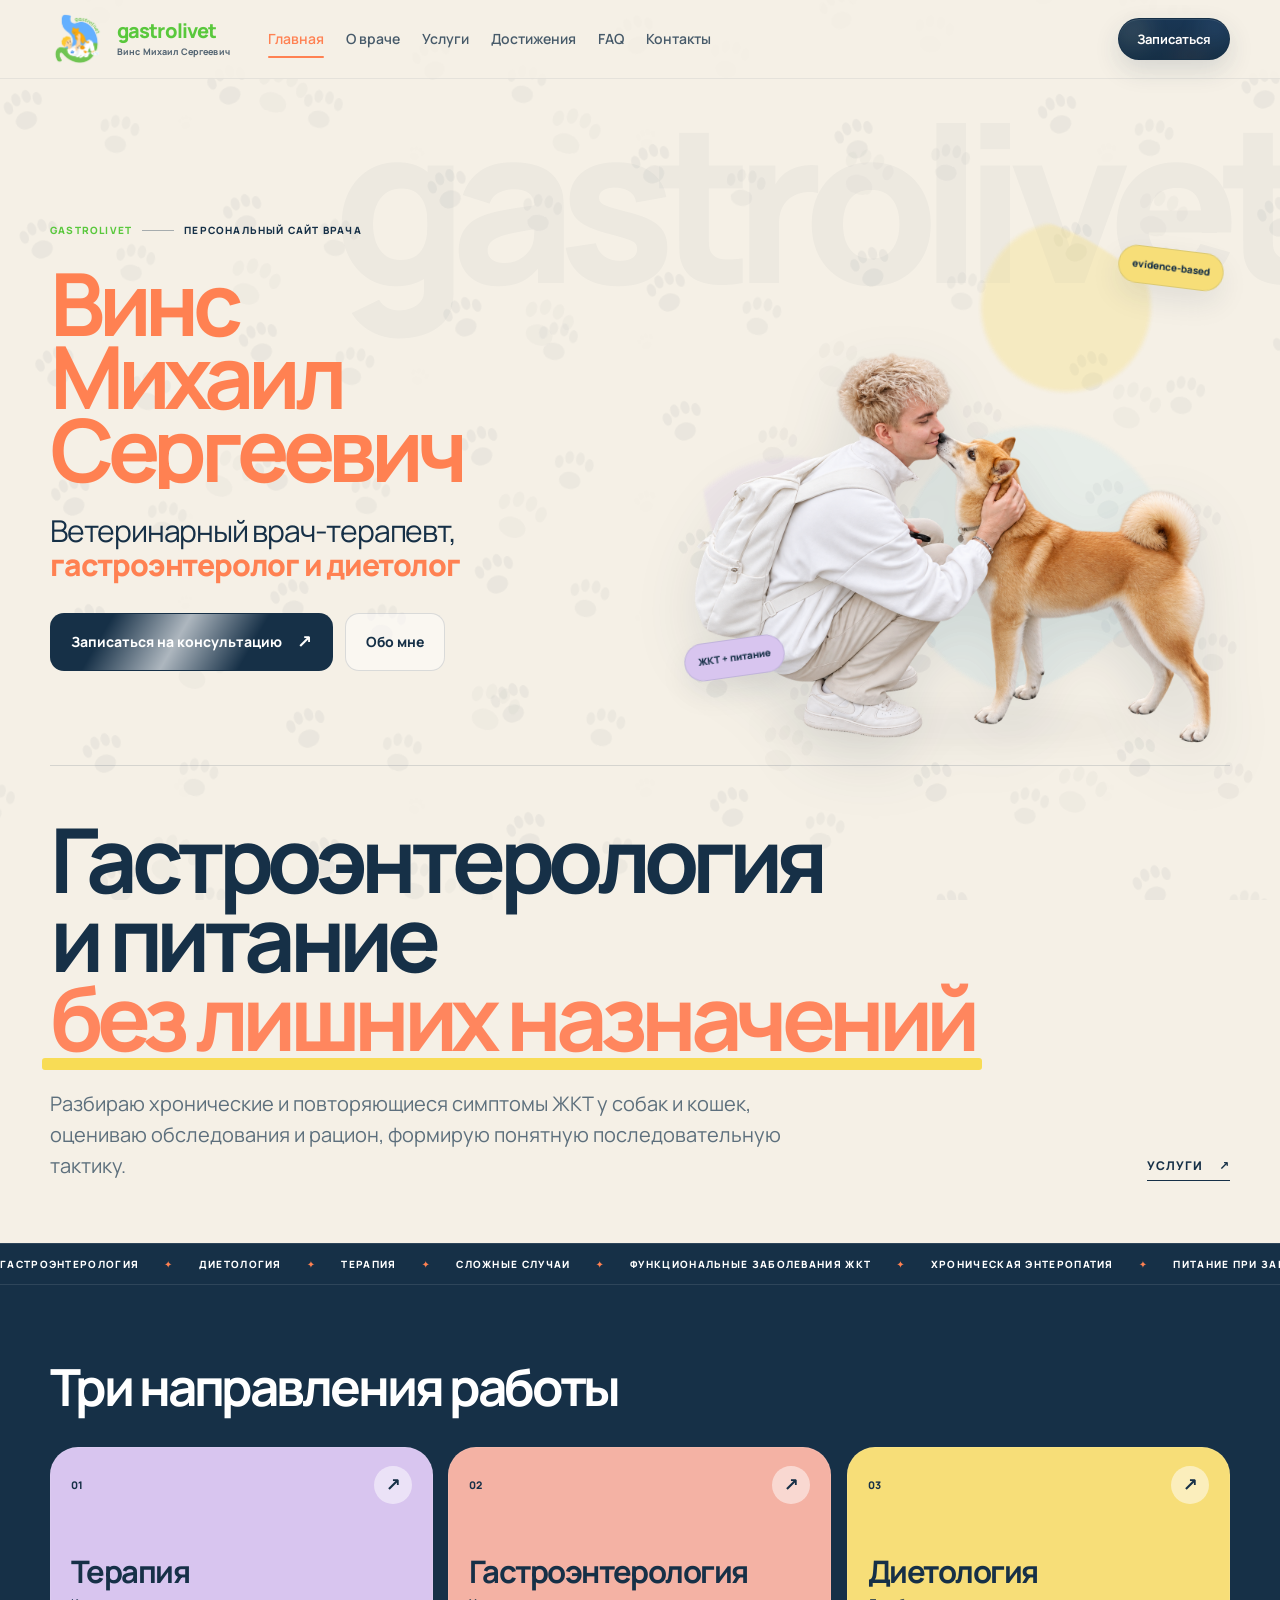
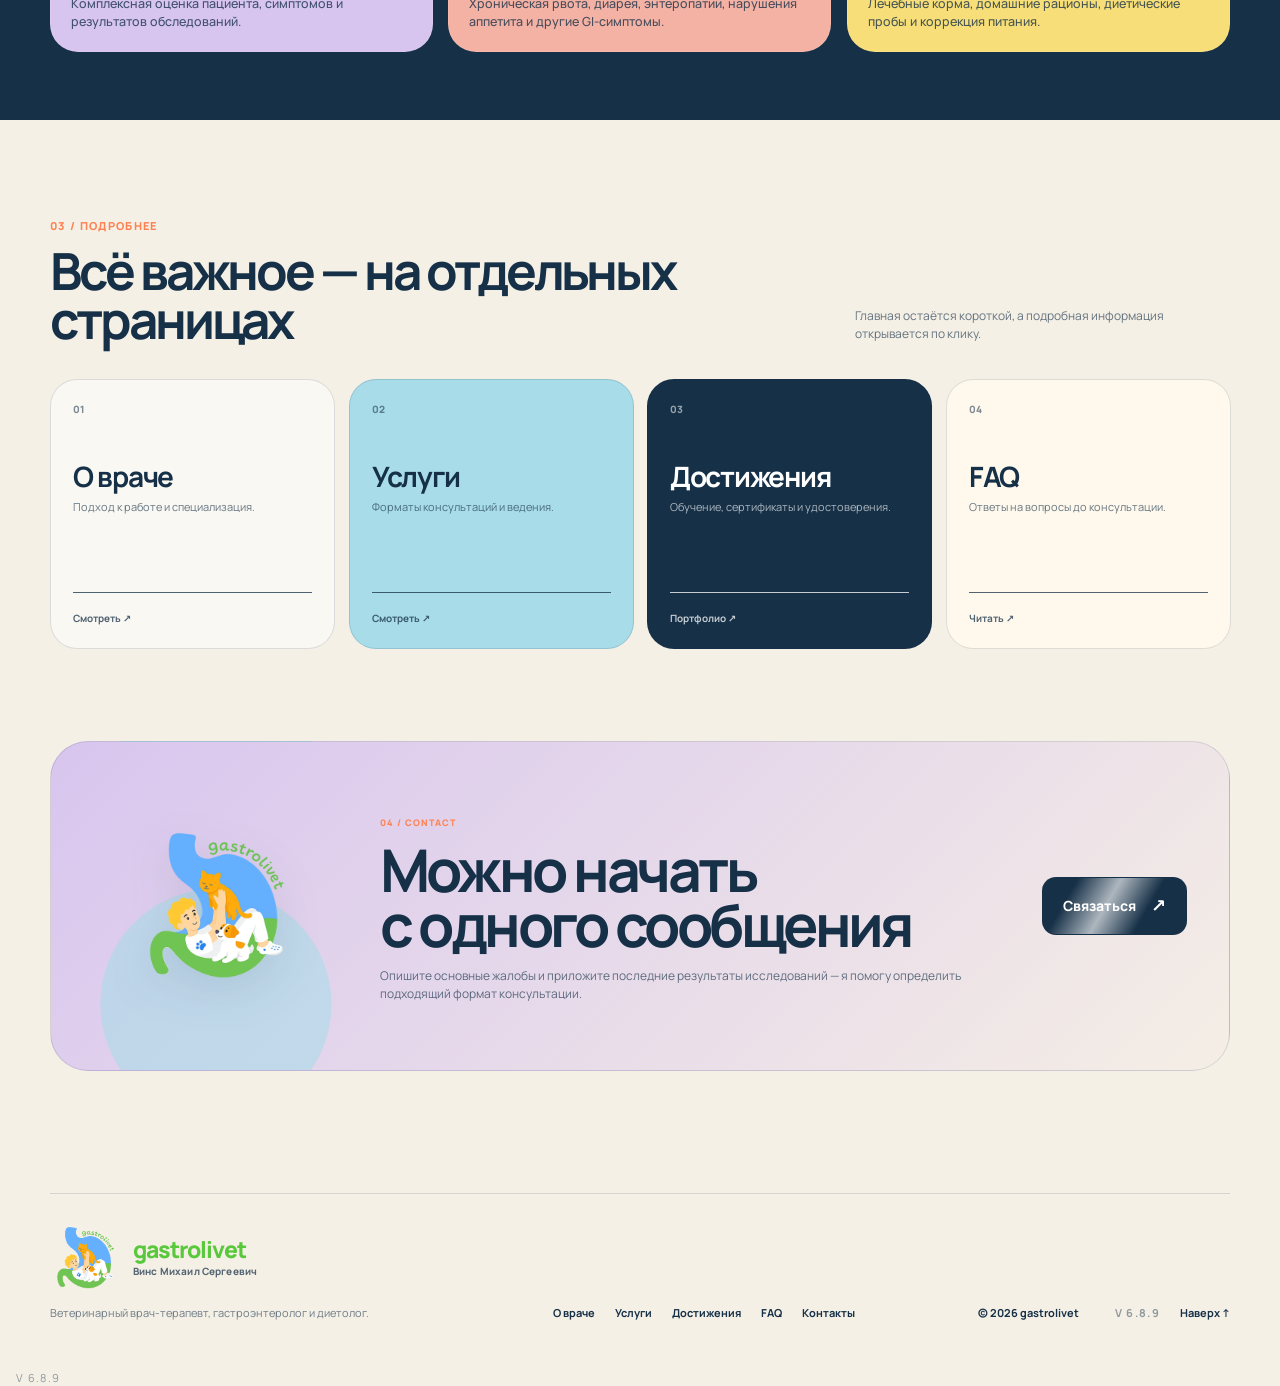
==== commit ddeba075: "Add files via upload" ====
--- a/index.html
+++ b/index.html
@@ -250,12 +250,12 @@
         </div>
         <div class="footer__right">
           <span>© 2026 gastrolivet</span>
-      <span class="site-version">v 5.8.9</span>
+      <span class="site-version">v 6.8.9</span>
           <a href="#top">Наверх ↑</a>
         </div>
       </div>
     </footer>
     
   <script src="script.js"></script>
-<div class="site-version">v 5.8.9</div></body>
+<div class="site-version">v 6.8.9</div></body>
 </html>
--- a/styles.css
+++ b/styles.css
@@ -4878,7 +4878,7 @@
     z-index: -1;
 }
 
-/* v 5.8.9 - compact specialization cards */
+/* v 6.8.9 - compact specialization cards */
 .shortcut-card {
   min-height: 205px;
 }
@@ -4891,3 +4891,26 @@
   margin-top: 12px;
 }
 
+
+
+/* v 6.8.9 — compact direction cards */
+.direction-card .number,
+.direction-card .card-number,
+.direction-card .index,
+.specialization-card .number {
+    display: none !important;
+}
+
+/* Compact cards height */
+.direction-card,
+.specialization-card {
+    min-height: 180px !important;
+    height: 180px !important;
+    padding-top: 32px !important;
+    padding-bottom: 28px !important;
+}
+
+.direction-card h3,
+.specialization-card h3 {
+    margin-top: 0 !important;
+}
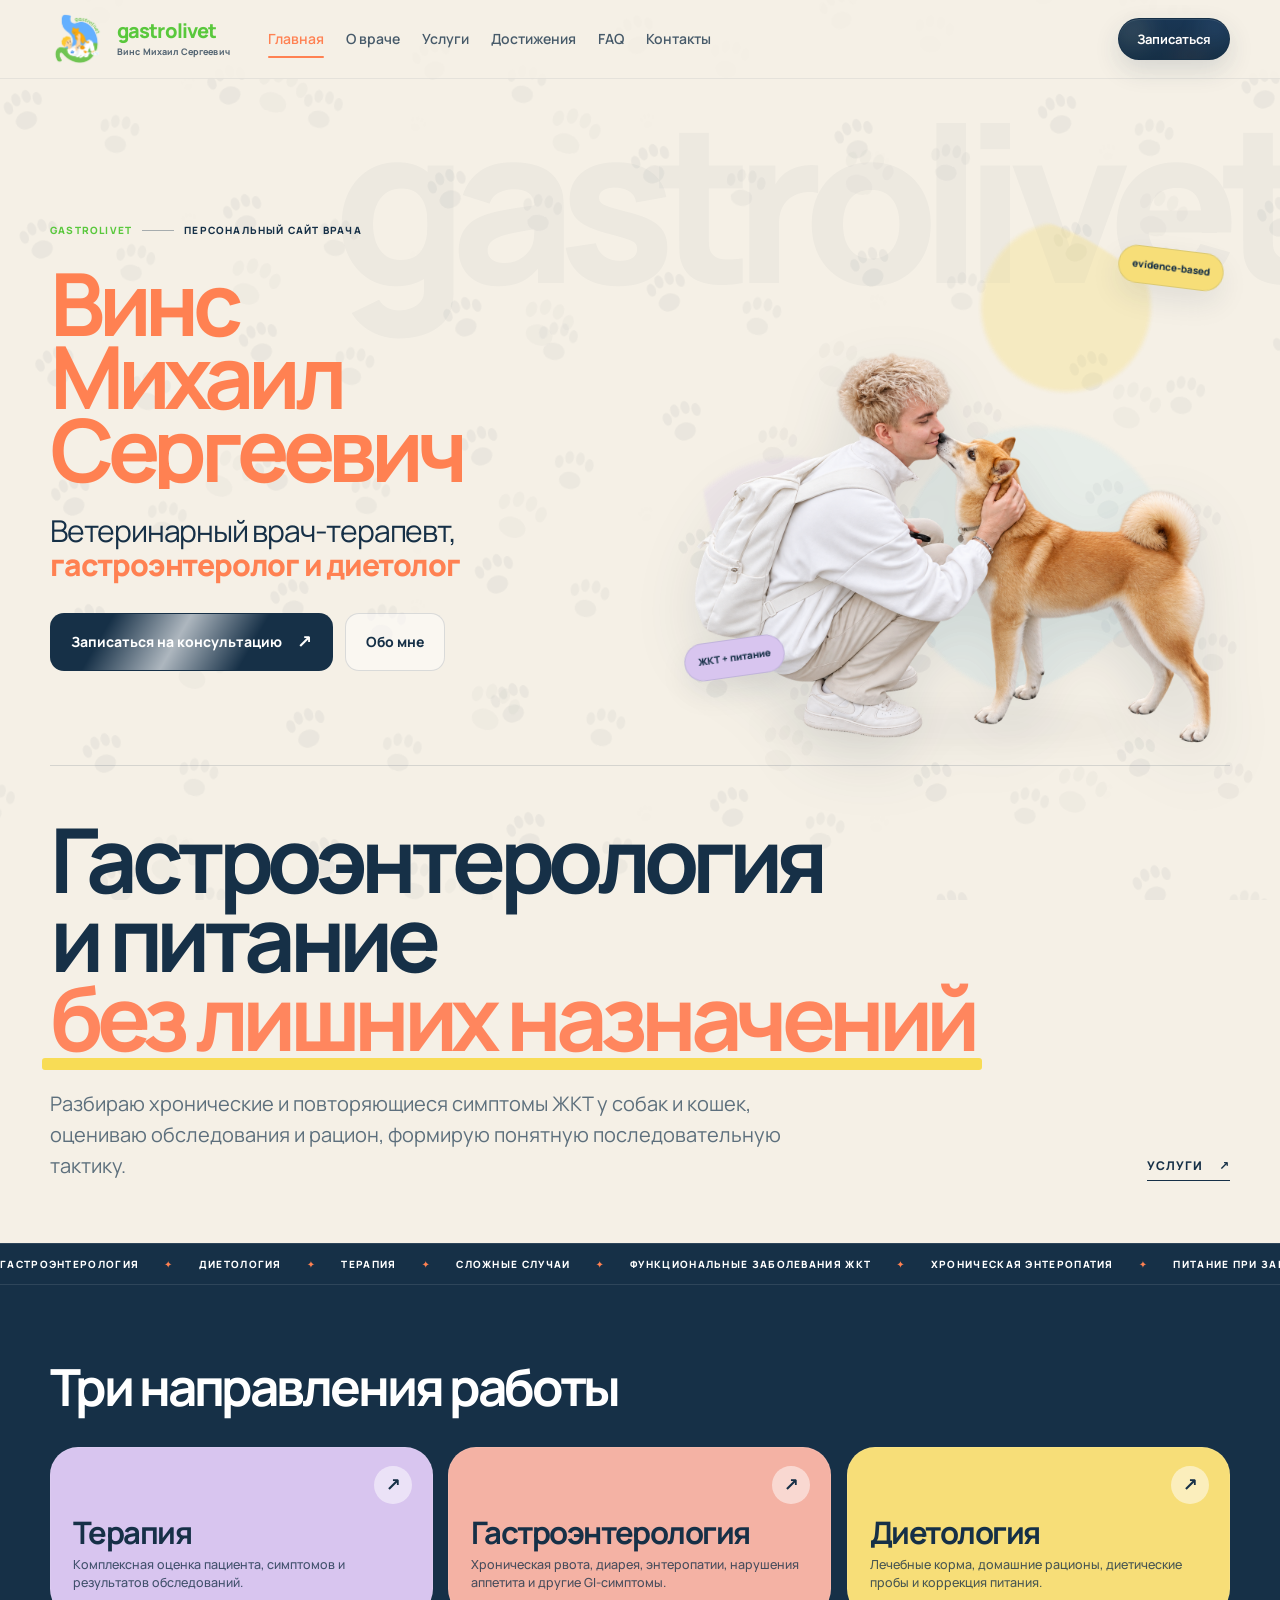
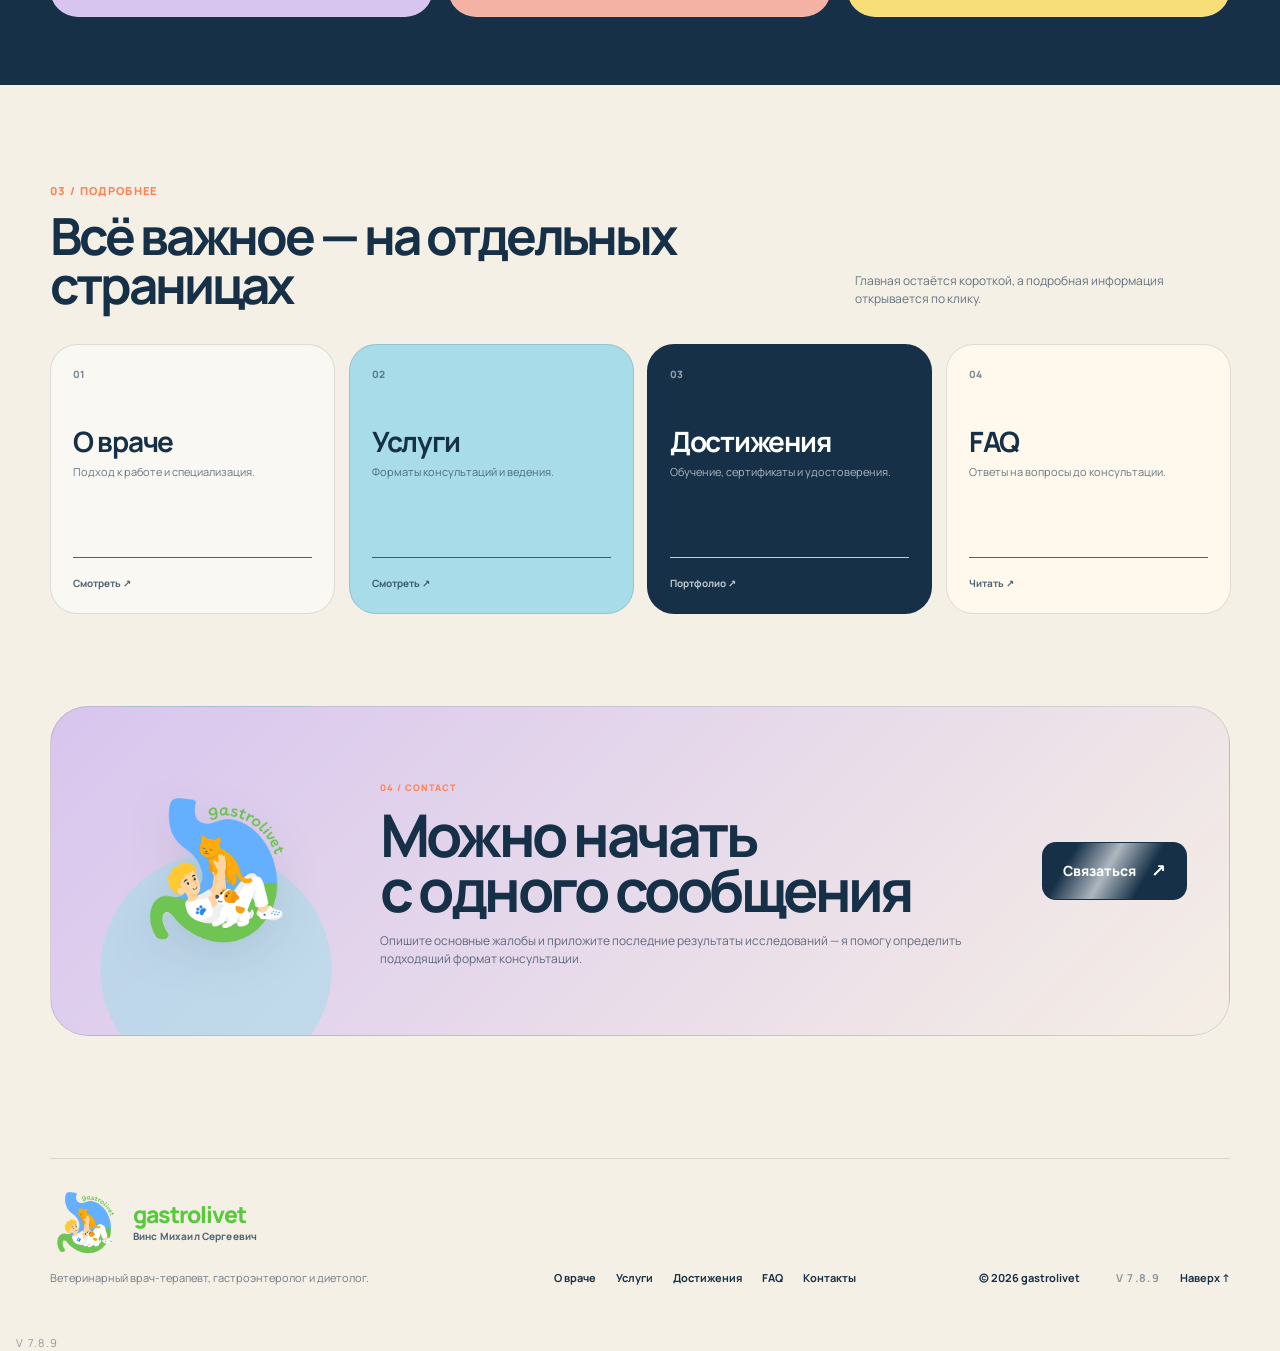
==== commit 3ea9daf5: "Add files via upload" ====
--- a/index.html
+++ b/index.html
@@ -131,7 +131,7 @@
       <div class="expertise-grid">
         <a href="services.html" class="expertise-card expertise-card--therapy">
           <div class="expertise-card__top">
-            <span>01</span>
+            
             <i>↗</i>
           </div>
           <div>
@@ -142,7 +142,7 @@
 
         <a href="services.html" class="expertise-card expertise-card--gastro">
           <div class="expertise-card__top">
-            <span>02</span>
+            
             <i>↗</i>
           </div>
           <div>
@@ -153,7 +153,7 @@
 
         <a href="services.html" class="expertise-card expertise-card--diet">
           <div class="expertise-card__top">
-            <span>03</span>
+            
             <i>↗</i>
           </div>
           <div>
@@ -250,12 +250,12 @@
         </div>
         <div class="footer__right">
           <span>© 2026 gastrolivet</span>
-      <span class="site-version">v 6.8.9</span>
+      <span class="site-version">v 7.8.9</span>
           <a href="#top">Наверх ↑</a>
         </div>
       </div>
     </footer>
     
   <script src="script.js"></script>
-<div class="site-version">v 6.8.9</div></body>
+<div class="site-version">v 7.8.9</div></body>
 </html>
--- a/styles.css
+++ b/styles.css
@@ -4878,7 +4878,7 @@
     z-index: -1;
 }
 
-/* v 6.8.9 - compact specialization cards */
+/* v 7.8.9 - compact specialization cards */
 .shortcut-card {
   min-height: 205px;
 }
@@ -4893,7 +4893,7 @@
 
 
 
-/* v 6.8.9 — compact direction cards */
+/* v 7.8.9 — compact direction cards */
 .direction-card .number,
 .direction-card .card-number,
 .direction-card .index,
@@ -4914,3 +4914,28 @@
 .specialization-card h3 {
     margin-top: 0 !important;
 }
+
+
+/* v 7.8.9 — direction cards correction */
+.expertise-card {
+    min-height: 0 !important;
+    height: 170px !important;
+    padding: 24px 22px !important;
+}
+
+.expertise-card__top {
+    display: flex;
+    justify-content: flex-end !important;
+    align-items: flex-start;
+    min-height: 28px !important;
+    margin-bottom: 18px !important;
+}
+
+.expertise-card h3 {
+    margin-bottom: 8px !important;
+}
+
+.expertise-card p {
+    margin-top: 0 !important;
+}
+
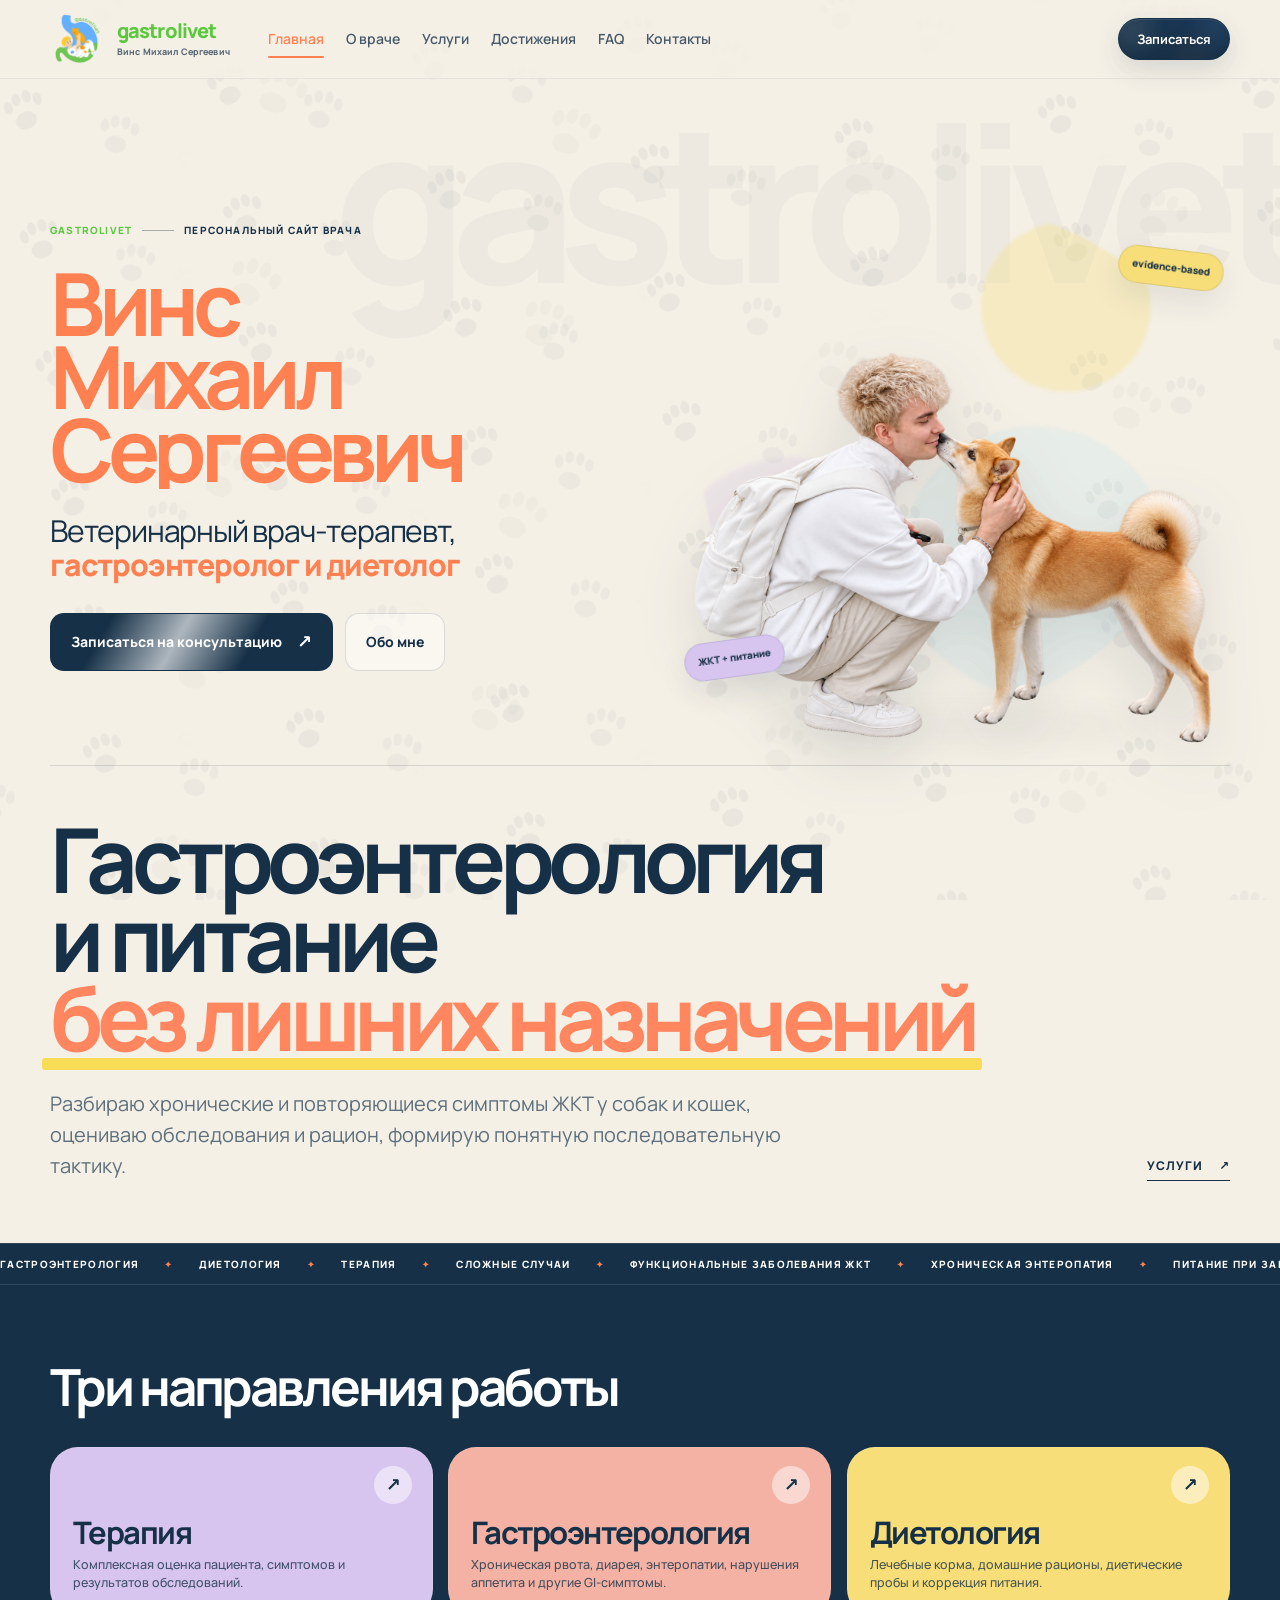
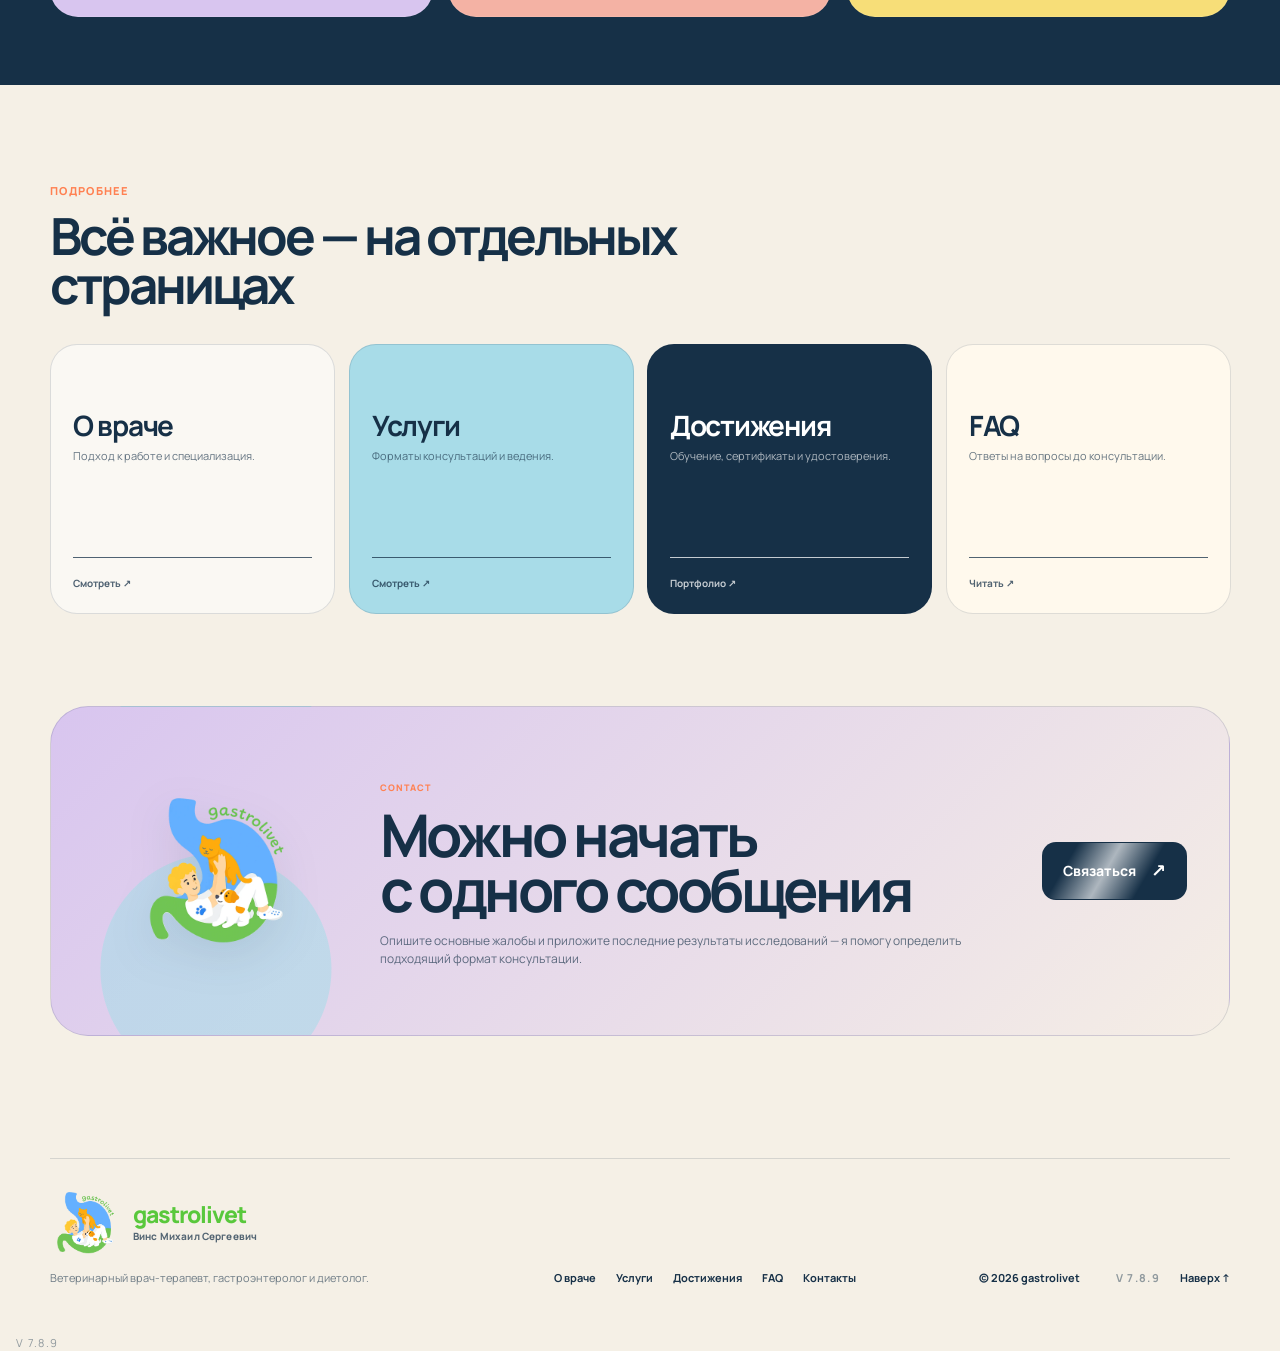
==== commit 393d48e3: "Add files via upload" ====
--- a/index.html
+++ b/index.html
@@ -169,36 +169,36 @@
     <div class="container">
       <div class="personal-section-head personal-section-head--row">
         <div>
-          <span>03 / подробнее</span>
+          <span>подробнее</span>
           <h2>Всё важное — на отдельных страницах</h2>
         </div>
-        <p>Главная остаётся короткой, а подробная информация открывается по клику.</p>
+        <p></p>
       </div>
 
       <div class="personal-nav-grid">
         <a href="about.html" class="personal-nav-card">
-          <span class="personal-nav-card__num">01</span>
+          
           <h3>О враче</h3>
           <p>Подход к работе и специализация.</p>
           <b>Смотреть ↗</b>
         </a>
 
         <a href="services.html" class="personal-nav-card personal-nav-card--accent">
-          <span class="personal-nav-card__num">02</span>
+          
           <h3>Услуги</h3>
           <p>Форматы консультаций и ведения.</p>
           <b>Смотреть ↗</b>
         </a>
 
         <a href="achievements.html" class="personal-nav-card personal-nav-card--dark">
-          <span class="personal-nav-card__num">03</span>
+          
           <h3>Достижения</h3>
           <p>Обучение, сертификаты и удостоверения.</p>
           <b>Портфолио ↗</b>
         </a>
 
         <a href="faq.html" class="personal-nav-card personal-nav-card--soft">
-          <span class="personal-nav-card__num">04</span>
+          
           <h3>FAQ</h3>
           <p>Ответы на вопросы до консультации.</p>
           <b>Читать ↗</b>
@@ -213,7 +213,7 @@
         <img src="assets/gastrolivet-logo.webp" alt="">
       </div>
       <div class="personal-contact__copy">
-        <span>04 / contact</span>
+        <span>contact</span>
         <h2>Можно начать<br>с одного сообщения</h2>
         <p>
           Опишите основные жалобы и приложите последние результаты исследований —
--- a/styles.css
+++ b/styles.css
@@ -4878,7 +4878,7 @@
     z-index: -1;
 }
 
-/* v 7.8.9 - compact specialization cards */
+/* v 8.8.9 - compact specialization cards */
 .shortcut-card {
   min-height: 205px;
 }
@@ -4893,7 +4893,7 @@
 
 
 
-/* v 7.8.9 — compact direction cards */
+/* v 8.8.9 — compact direction cards */
 .direction-card .number,
 .direction-card .card-number,
 .direction-card .index,
@@ -4916,7 +4916,7 @@
 }
 
 
-/* v 7.8.9 — direction cards correction */
+/* v 8.8.9 — direction cards correction */
 .expertise-card {
     min-height: 0 !important;
     height: 170px !important;
@@ -4939,3 +4939,37 @@
     margin-top: 0 !important;
 }
 
+
+
+/* v 8.8.9 — info cards compact/readable */
+.personal-section-card,
+.info-card,
+.page-card {
+    min-height: 210px !important;
+    padding-top: 28px !important;
+    padding-bottom: 24px !important;
+}
+
+.personal-section-card p,
+.info-card p,
+.page-card p {
+    font-size: 15px !important;
+    line-height: 1.45 !important;
+    color: #61758a;
+}
+
+.personal-section-head > p {
+    display: none !important;
+}
+
+.contact-card p,
+.cta-contact p {
+    font-size: 16px !important;
+    line-height: 1.5 !important;
+}
+
+.contact-card img,
+.cta-contact img,
+.contact-visual img {
+    display: none !important;
+}
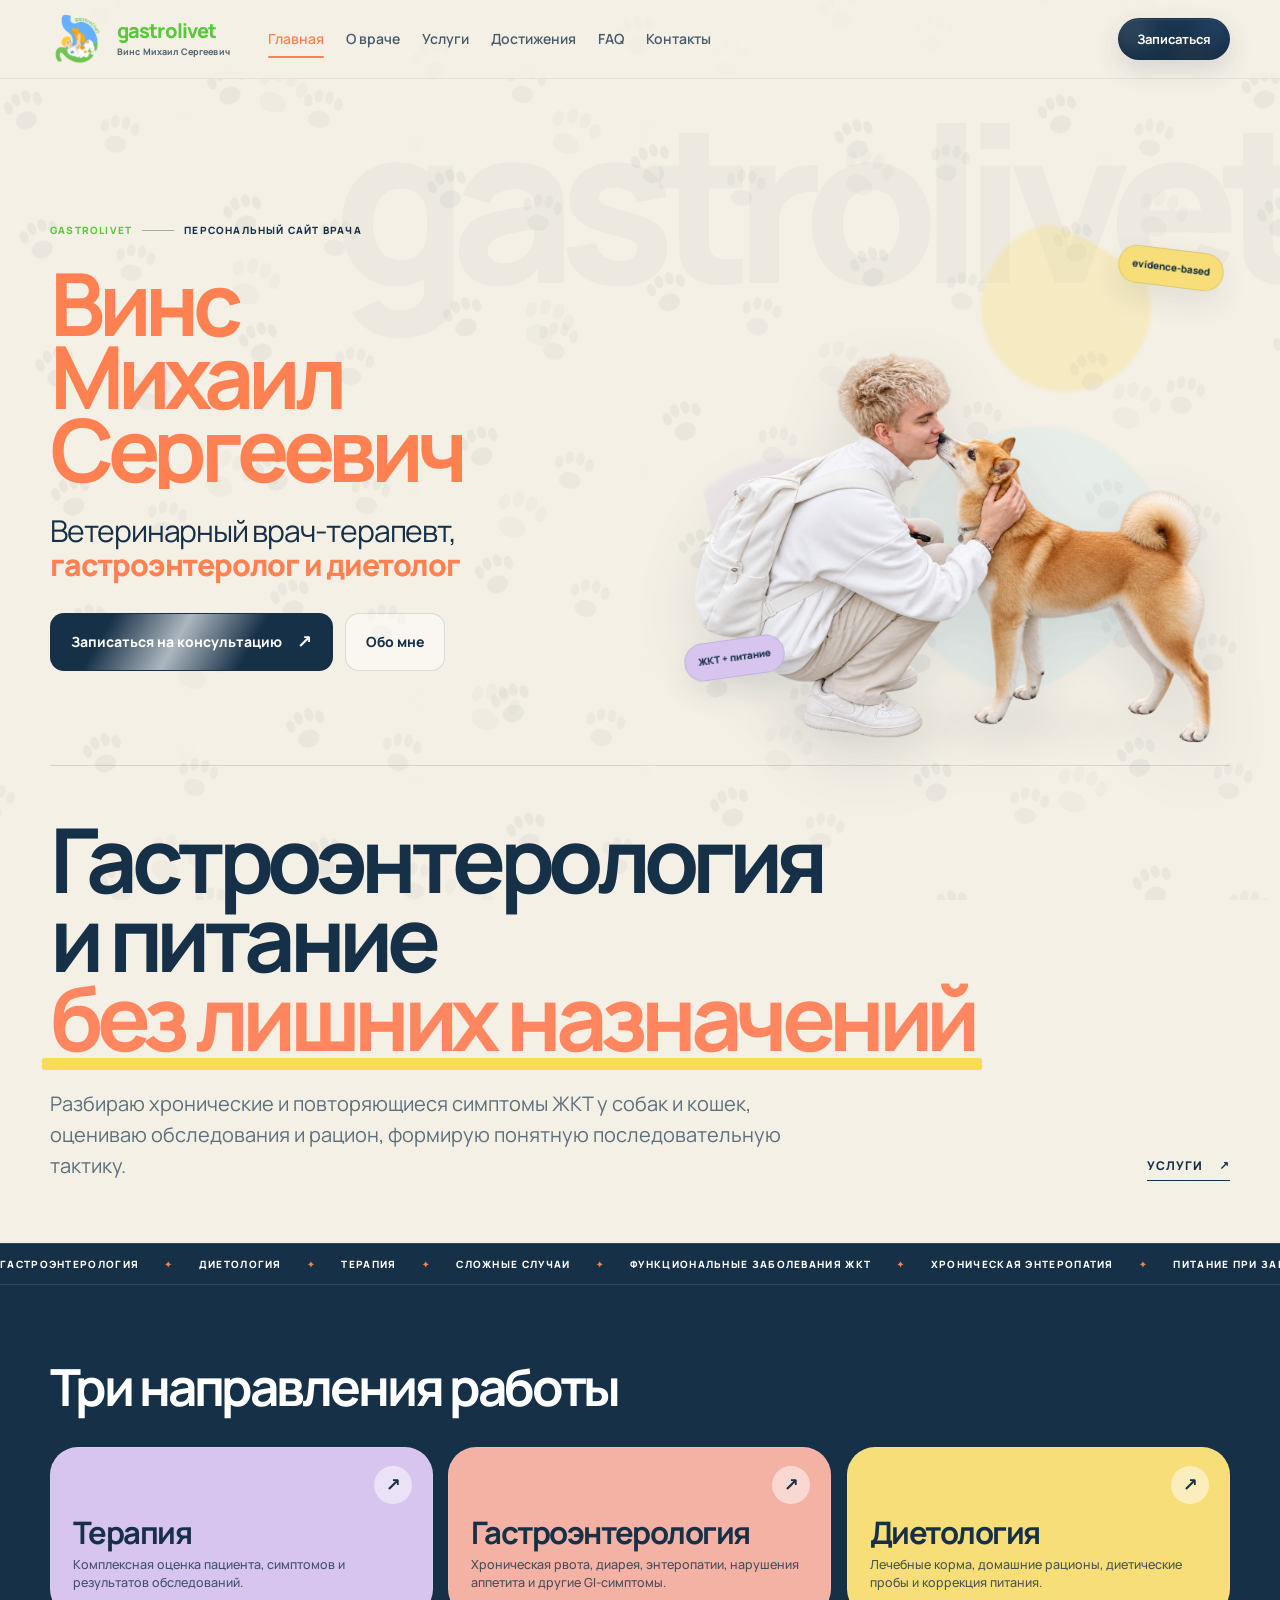
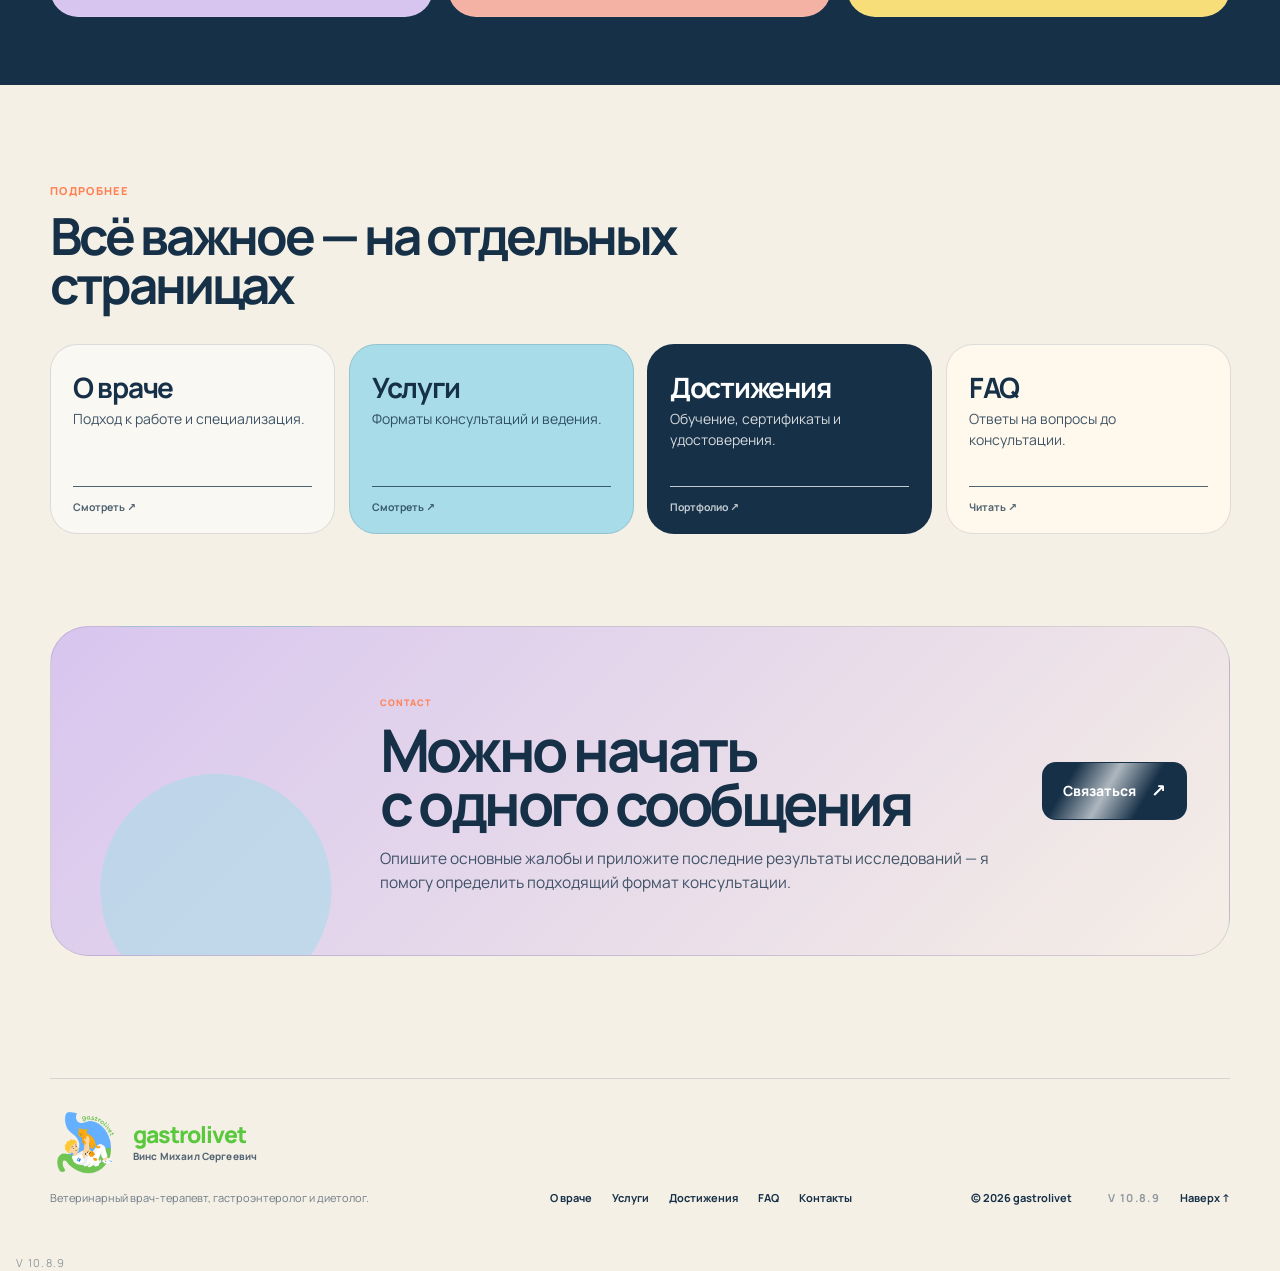
==== commit c89e648d: "Add files via upload" ====
--- a/index.html
+++ b/index.html
@@ -209,9 +209,7 @@
 
   <section class="personal-contact">
     <div class="container personal-contact__box">
-      <div class="personal-contact__logo">
-        <img src="assets/gastrolivet-logo.webp" alt="">
-      </div>
+      <div class="personal-contact__photo-slot" aria-hidden="true"></div>
       <div class="personal-contact__copy">
         <span>contact</span>
         <h2>Можно начать<br>с одного сообщения</h2>
@@ -250,12 +248,12 @@
         </div>
         <div class="footer__right">
           <span>© 2026 gastrolivet</span>
-      <span class="site-version">v 7.8.9</span>
+      <span class="site-version">v 10.8.9</span>
           <a href="#top">Наверх ↑</a>
         </div>
       </div>
     </footer>
     
   <script src="script.js"></script>
-<div class="site-version">v 7.8.9</div></body>
+<div class="site-version">v 10.8.9</div></body>
 </html>
--- a/styles.css
+++ b/styles.css
@@ -4973,3 +4973,114 @@
 .contact-visual img {
     display: none !important;
 }
+
+
+/* v 9.8.9 — precise personal cards correction */
+.shortcut-card {
+    min-height: 165px !important;
+    height: 165px !important;
+    padding: 26px 24px !important;
+}
+
+.shortcut-card p {
+    font-size: 15px !important;
+    line-height: 1.5 !important;
+    max-width: 95%;
+    color: #52697d !important;
+}
+
+.shortcut-card h3 {
+    margin-bottom: 10px !important;
+}
+
+.personal-contact__content > p {
+    font-size: 16px !important;
+    line-height: 1.55 !important;
+    max-width: 720px;
+    color: #52697d !important;
+}
+
+.personal-contact__visual {
+    display: none !important;
+}
+
+
+/* =========================================================
+   v 10.8.9 — FINAL FIX: homepage navigation + contact block
+   Uses the REAL classes from index.html.
+   ========================================================= */
+
+/* О враче / Услуги / Достижения / FAQ:
+   remove excess vertical air and make the cards genuinely shorter. */
+.personal-navigation .personal-nav-card {
+  min-height: 190px !important;
+  height: auto !important;
+  padding: 20px 22px 18px !important;
+}
+
+/* Remove the large 44px gap that created the empty area above the title. */
+.personal-navigation .personal-nav-card h3 {
+  margin: 8px 0 8px !important;
+}
+
+/* Make the description under each card title clearly more readable. */
+.personal-navigation .personal-nav-card p {
+  margin: 0 !important;
+  font-size: 14px !important;
+  line-height: 1.48 !important;
+  opacity: .82 !important;
+}
+
+/* Keep the lower action compact instead of stretching the card vertically. */
+.personal-navigation .personal-nav-card b {
+  margin-top: auto !important;
+  padding-top: 12px !important;
+  font-size: 10.5px !important;
+}
+
+/* The logo in the contact block has been removed from HTML.
+   Keep an empty place ready for the user's future photo. */
+.personal-contact__photo-slot {
+  min-height: 190px;
+  width: 100%;
+}
+
+/* Make sure the old logo container can never appear in this block. */
+.personal-contact__logo {
+  display: none !important;
+}
+
+/* Contact explanatory copy: larger and more readable. */
+.personal-contact__copy p {
+  max-width: 720px !important;
+  margin: 0 !important;
+  font-size: 15.5px !important;
+  line-height: 1.55 !important;
+  opacity: .80 !important;
+}
+
+/* Responsive safety: cards stay compact but never clip text. */
+@media (max-width: 1050px) {
+  .personal-navigation .personal-nav-card {
+    min-height: 180px !important;
+  }
+}
+
+@media (max-width: 760px) {
+  .personal-navigation .personal-nav-card {
+    min-height: 170px !important;
+    padding: 18px 20px 16px !important;
+  }
+
+  .personal-navigation .personal-nav-card p {
+    font-size: 14px !important;
+  }
+
+  .personal-contact__copy p {
+    font-size: 15px !important;
+  }
+
+  .personal-contact__photo-slot {
+    min-height: 120px;
+  }
+}
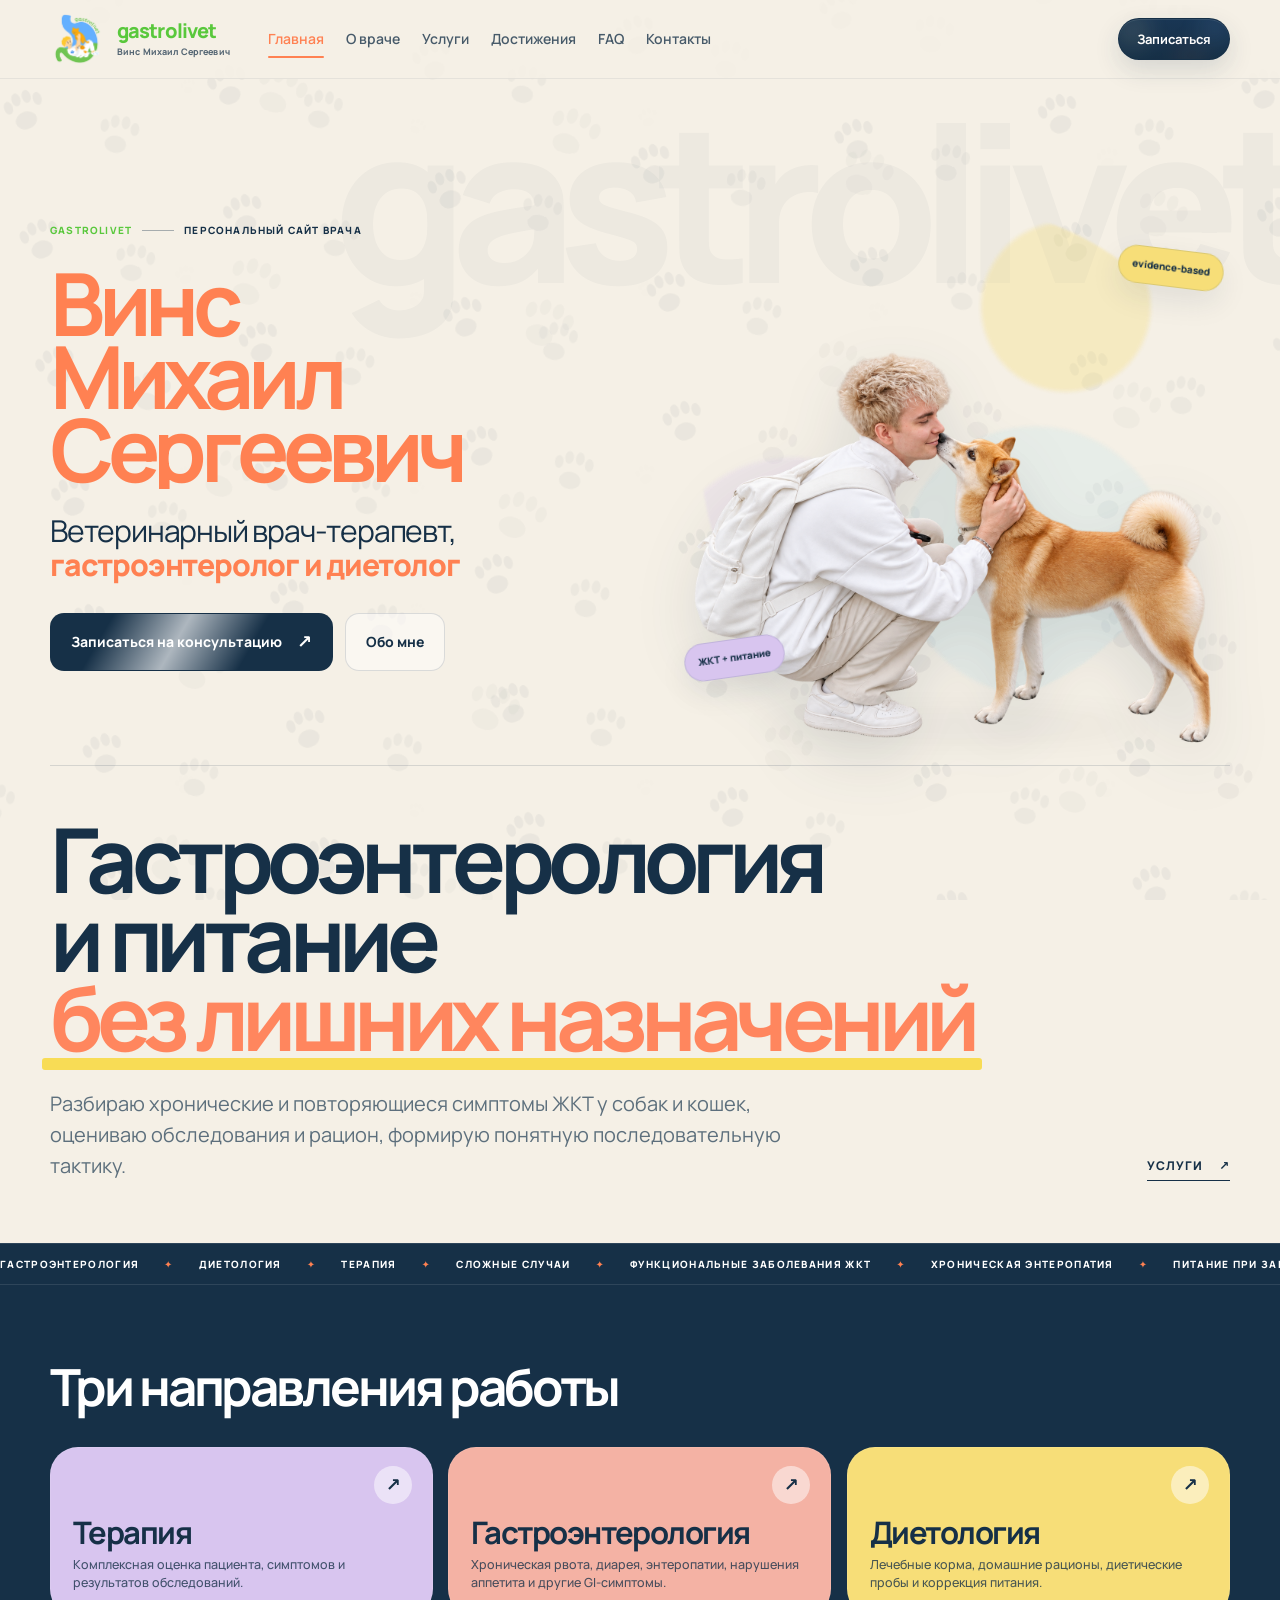
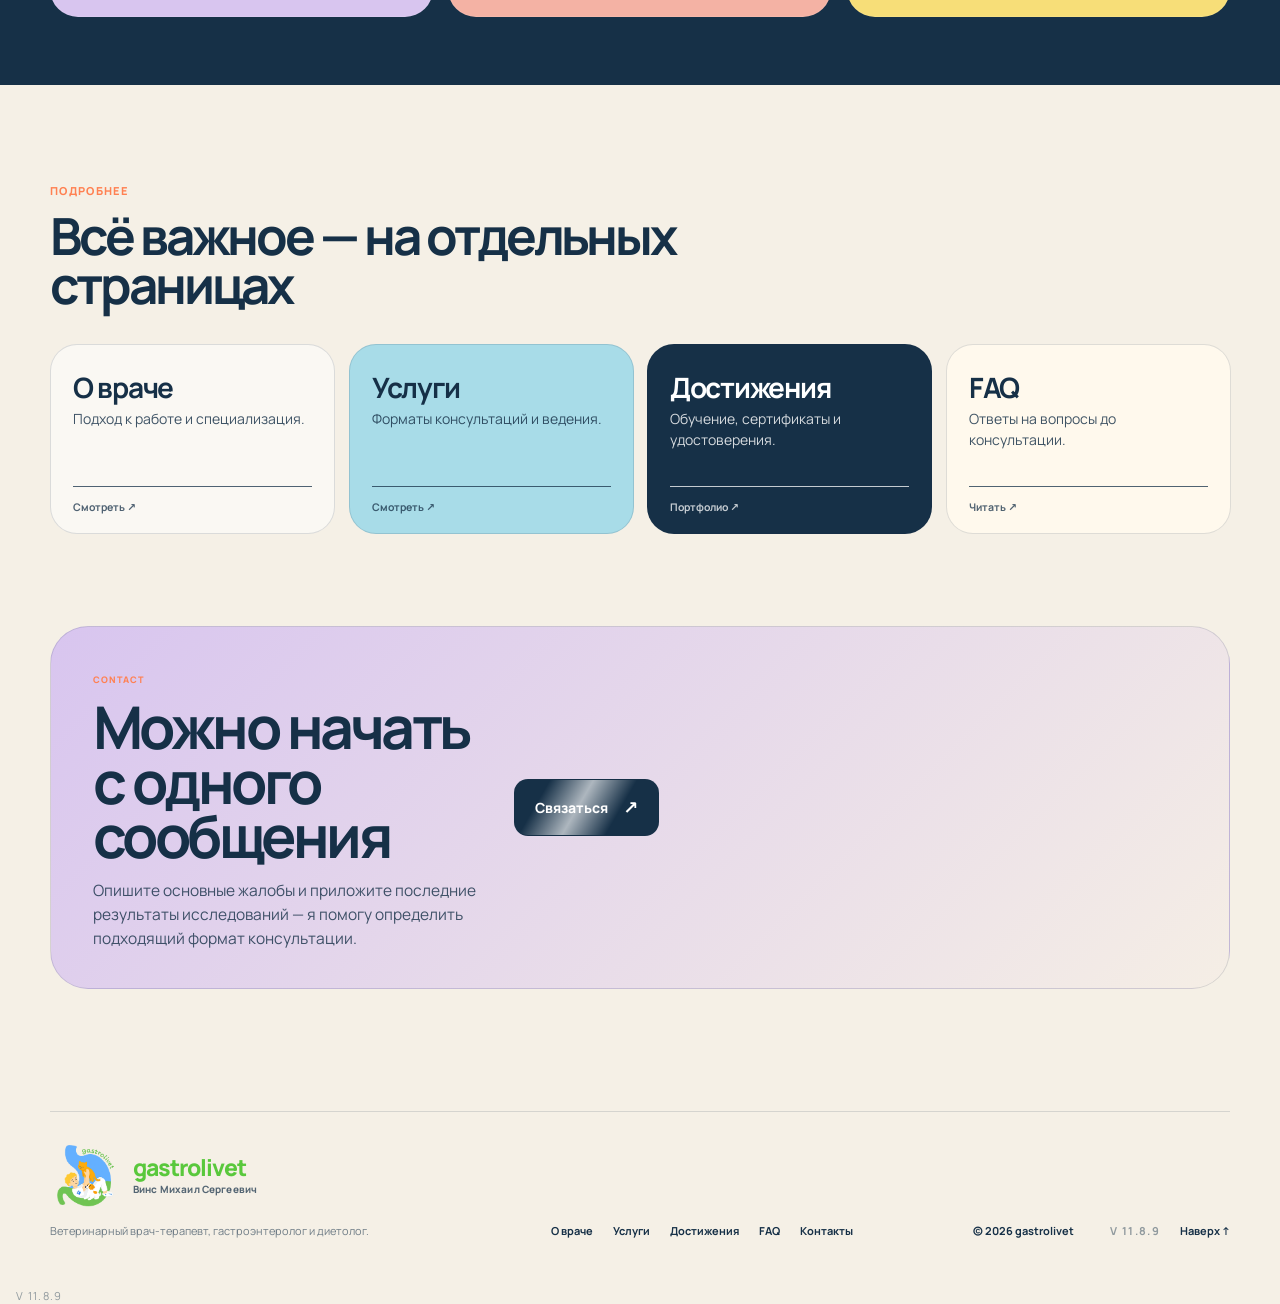
==== commit 6649925b: "Add files via upload" ====
--- a/index.html
+++ b/index.html
@@ -209,7 +209,9 @@
 
   <section class="personal-contact">
     <div class="container personal-contact__box">
-      <div class="personal-contact__photo-slot" aria-hidden="true"></div>
+      <div class="personal-contact__visual">
+        <img class="personal-contact__photo" src="assets/contact-photo-cutout.png" alt="Винс Михаил Сергеевич с котом и бумажным самолётом">
+      </div>
       <div class="personal-contact__copy">
         <span>contact</span>
         <h2>Можно начать<br>с одного сообщения</h2>
@@ -248,12 +250,12 @@
         </div>
         <div class="footer__right">
           <span>© 2026 gastrolivet</span>
-      <span class="site-version">v 10.8.9</span>
+      <span class="site-version">v 11.8.9</span>
           <a href="#top">Наверх ↑</a>
         </div>
       </div>
     </footer>
     
   <script src="script.js"></script>
-<div class="site-version">v 10.8.9</div></body>
+<div class="site-version">v 11.8.9</div></body>
 </html>
--- a/styles.css
+++ b/styles.css
@@ -4834,7 +4834,7 @@
   text-transform: uppercase;
 }
 
-/* v 3.8.9 highlight correction */
+/* v 11.8.9 highlight correction */
 .hero-highlight {
     position: relative;
     display: inline-block;
@@ -4855,7 +4855,7 @@
 }
 
 
-/* ===== v 4.8.9 hero highlight fix ===== */
+/* ===== v 11.8.9 hero highlight fix ===== */
 /* Override old em/highlight rules */
 .personal-statement h2 .hero-highlight,
 .personal-statement h2 em.hero-highlight {
@@ -4878,7 +4878,7 @@
     z-index: -1;
 }
 
-/* v 8.8.9 - compact specialization cards */
+/* v 11.8.9 - compact specialization cards */
 .shortcut-card {
   min-height: 205px;
 }
@@ -4893,7 +4893,7 @@
 
 
 
-/* v 8.8.9 — compact direction cards */
+/* v 11.8.9 — compact direction cards */
 .direction-card .number,
 .direction-card .card-number,
 .direction-card .index,
@@ -4916,7 +4916,7 @@
 }
 
 
-/* v 8.8.9 — direction cards correction */
+/* v 11.8.9 — direction cards correction */
 .expertise-card {
     min-height: 0 !important;
     height: 170px !important;
@@ -4941,7 +4941,7 @@
 
 
 
-/* v 8.8.9 — info cards compact/readable */
+/* v 11.8.9 — info cards compact/readable */
 .personal-section-card,
 .info-card,
 .page-card {
@@ -4975,7 +4975,7 @@
 }
 
 
-/* v 9.8.9 — precise personal cards correction */
+/* v 11.8.9 — precise personal cards correction */
 .shortcut-card {
     min-height: 165px !important;
     height: 165px !important;
@@ -5006,7 +5006,7 @@
 
 
 /* =========================================================
-   v 10.8.9 — FINAL FIX: homepage navigation + contact block
+   v 11.8.9 — FINAL FIX: homepage navigation + contact block
    Uses the REAL classes from index.html.
    ========================================================= */
 
@@ -5084,3 +5084,75 @@
     min-height: 120px;
   }
 }
+
+
+/* =========================================================
+   v 11.8.9 — Contact section photo update
+   Added transparent personal photo without underlay.
+   ========================================================= */
+.personal-contact__box{
+  grid-template-columns:minmax(240px,.72fr) 1.18fr auto !important;
+  gap:28px !important;
+  align-items:center !important;
+  min-height:356px !important;
+  background:linear-gradient(135deg,var(--lavender),#f5eee5) !important;
+}
+.personal-contact__visual{
+  min-height:300px;
+  display:flex;
+  align-items:flex-end;
+  justify-content:flex-start;
+  overflow:visible;
+}
+.personal-contact__photo{
+  display:block;
+  width:min(100%,300px);
+  max-height:320px;
+  height:auto;
+  object-fit:contain;
+  object-position:left bottom;
+  filter:drop-shadow(0 14px 26px rgba(22,48,71,.12));
+}
+.personal-contact__photo-slot,
+.personal-contact__logo{
+  display:none !important;
+}
+.personal-contact__copy p{
+  max-width:680px !important;
+}
+@media (max-width:1050px){
+  .personal-contact__box{
+    grid-template-columns:minmax(220px,.72fr) 1fr !important;
+  }
+  .personal-contact__visual{
+    min-height:260px;
+  }
+  .personal-contact__photo{
+    width:min(100%,260px);
+    max-height:280px;
+  }
+  .personal-contact__action{
+    grid-column:2 !important;
+  }
+}
+@media (max-width:760px){
+  .personal-contact__box{
+    grid-template-columns:1fr !important;
+    padding:30px 24px !important;
+    gap:18px !important;
+    min-height:auto !important;
+  }
+  .personal-contact__visual{
+    order:-1;
+    justify-content:center;
+    min-height:220px;
+  }
+  .personal-contact__photo{
+    width:min(100%,240px);
+    max-height:240px;
+    object-position:center bottom;
+  }
+  .personal-contact__action{
+    grid-column:auto !important;
+  }
+}
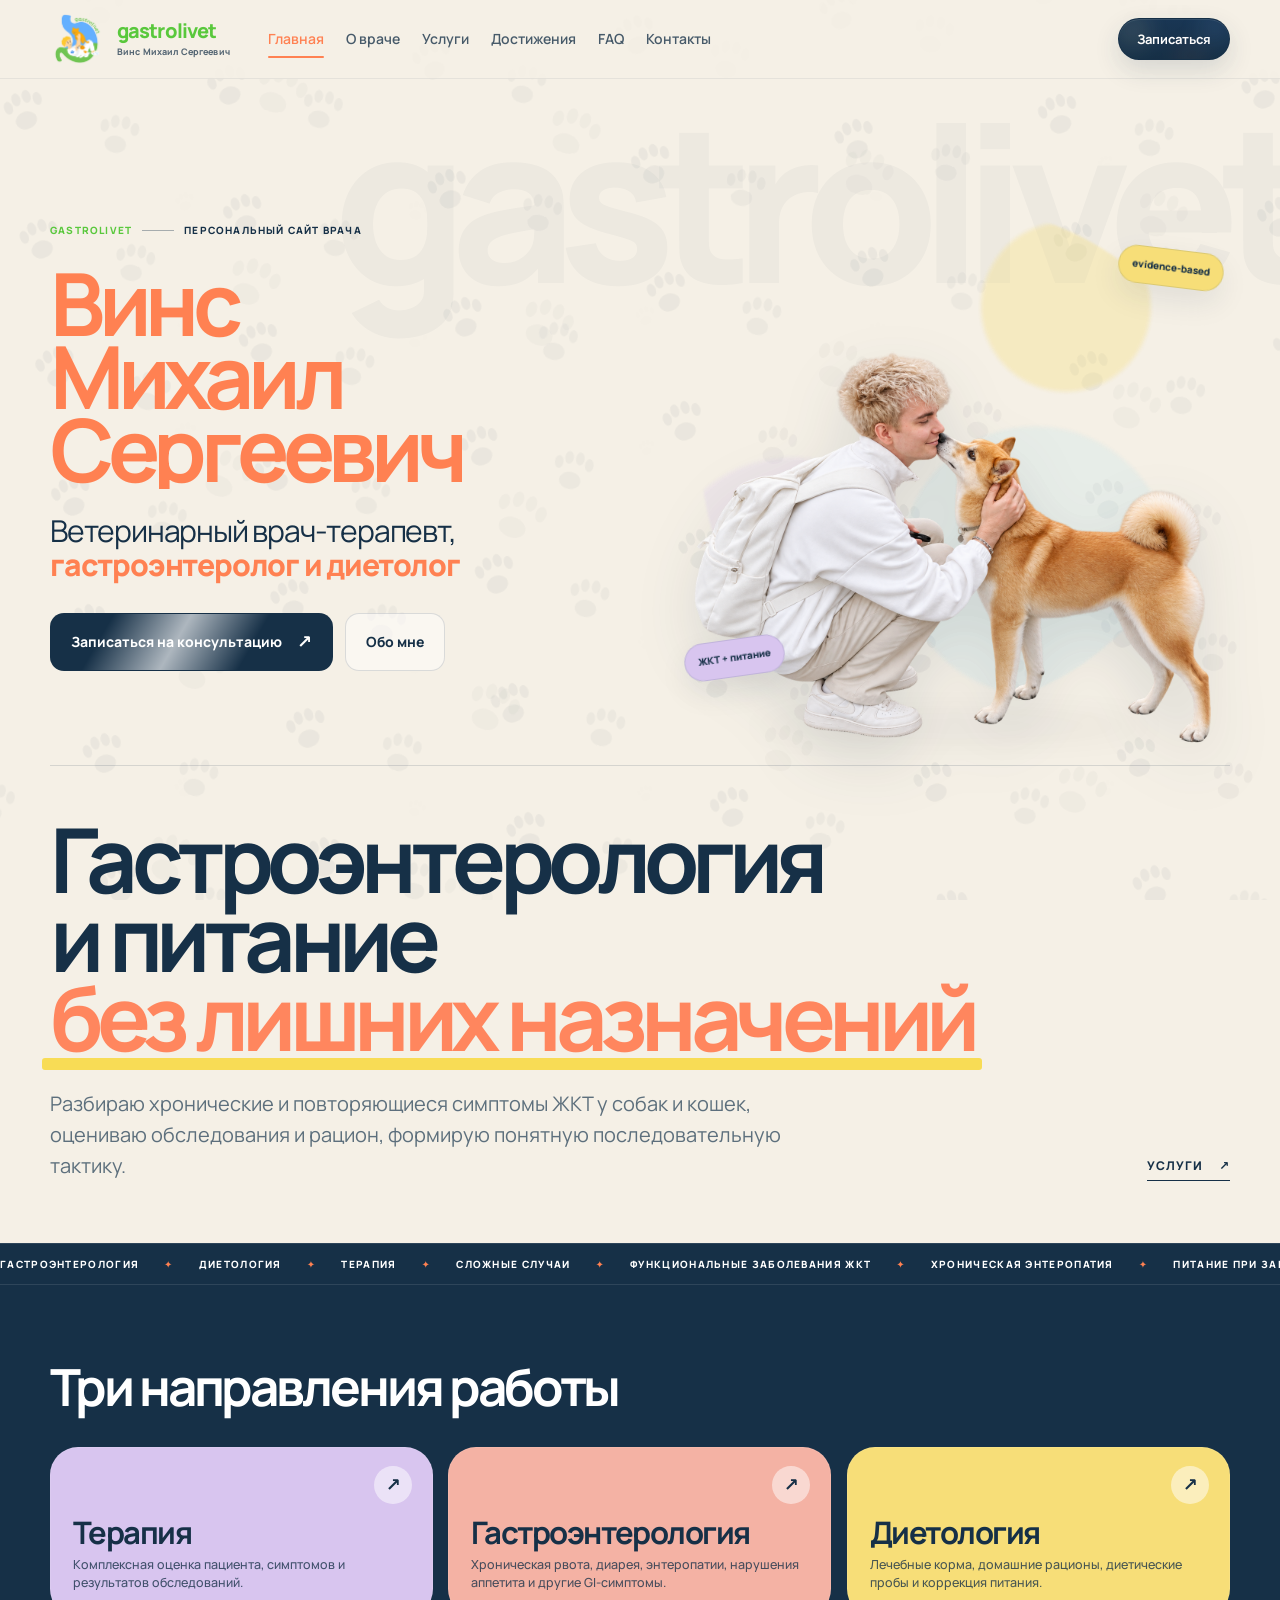
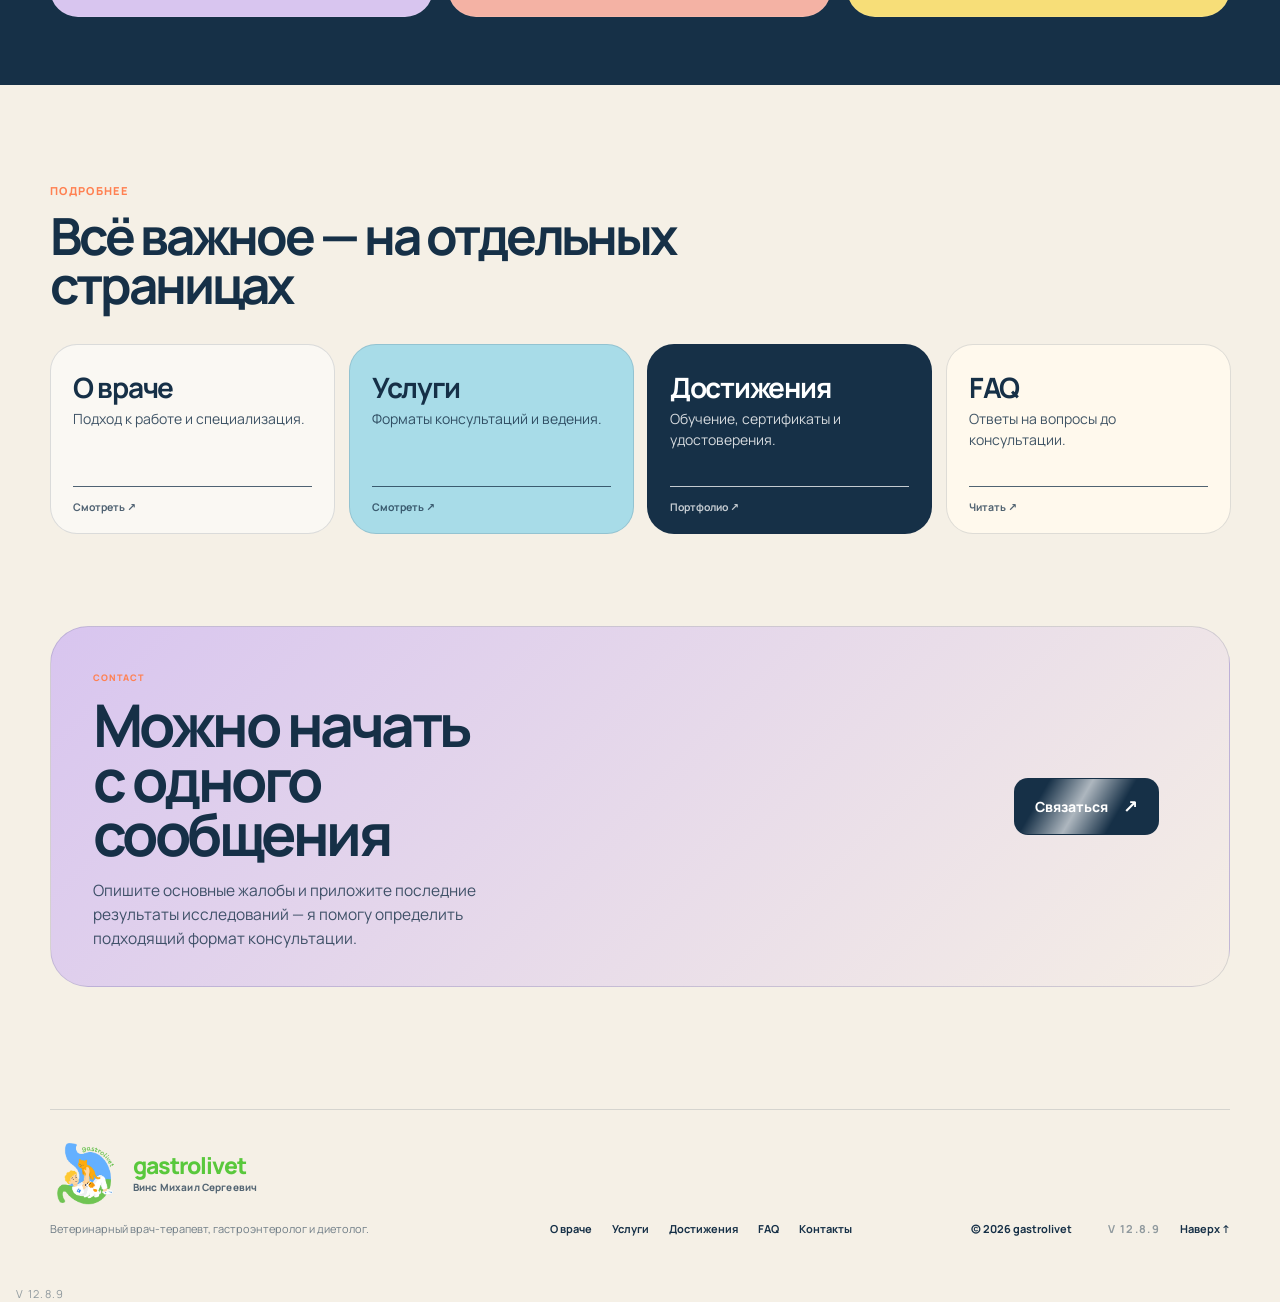
==== commit f56ce019: "Add files via upload" ====
--- a/index.html
+++ b/index.html
@@ -250,12 +250,12 @@
         </div>
         <div class="footer__right">
           <span>© 2026 gastrolivet</span>
-      <span class="site-version">v 11.8.9</span>
+      <span class="site-version">v 12.8.9</span>
           <a href="#top">Наверх ↑</a>
         </div>
       </div>
     </footer>
     
   <script src="script.js"></script>
-<div class="site-version">v 11.8.9</div></body>
+<div class="site-version">v 12.8.9</div></body>
 </html>
--- a/styles.css
+++ b/styles.css
@@ -1509,33 +1509,68 @@
 
 .personal-contact{padding:0 0 86px}
 .personal-contact__box{
-  display:grid;grid-template-columns:.48fr 1.2fr auto;gap:36px;align-items:center;min-height:330px;
-  padding:38px 42px;border-radius:38px;border:1px solid var(--line);
-  background:
-    radial-gradient(circle at 14% 80%,rgba(168,220,232,.58) 0 115px,transparent 116px),
-    linear-gradient(135deg,var(--lavender),#f5eee5)
-}
-.personal-contact__logo{display:grid;place-items:center}
-.personal-contact__logo img{
-  width:170px;
-  max-width:100%;
-  filter:drop-shadow(0 14px 22px rgba(22,48,71,.10))
+  display:grid;
+  grid-template-columns:minmax(260px, 360px) minmax(380px, 1fr) auto;
+  gap:40px;
+  align-items:center;
+  min-height:340px;
+  padding:36px 42px;
+  border-radius:38px;
+  border:1px solid var(--line);
+  background:linear-gradient(135deg,var(--lavender) 0%,#f6eef8 55%,#f5eee5 100%);
+  overflow:hidden;
+}
+.personal-contact__visual{
+  position:relative;
+  display:flex;
+  align-items:flex-end;
+  justify-content:flex-start;
+  align-self:end;
+  min-height:270px;
+  overflow:visible;
+}
+.personal-contact__photo{
+  width:min(100%, 360px);
+  max-width:none;
+  height:auto;
+  object-fit:contain;
+  display:block;
+  margin-left:-6px;
+  margin-bottom:-34px;
+  filter:drop-shadow(0 16px 30px rgba(22,48,71,.16));
+}
+.personal-contact__copy{
+  max-width:620px;
+  align-self:center;
 }
 .personal-contact__copy>span{
   font-size:9px;text-transform:uppercase;letter-spacing:.12em;font-weight:850;color:var(--coral)
 }
 .personal-contact__copy h2{
-  margin:10px 0 14px;font-size:clamp(38px,4.6vw,64px);line-height:.93;letter-spacing:-.06em
-}
-.personal-contact__copy p{max-width:610px;margin:0;font-size:12px;opacity:.66}
+  margin:10px 0 16px;font-size:clamp(38px,4.6vw,64px);line-height:.93;letter-spacing:-.06em
+}
+.personal-contact__copy p{
+  max-width:620px;
+  margin:0;
+  font-size:14px;
+  line-height:1.55;
+  opacity:.74
+}
+.personal-contact__action{
+  justify-self:end;
+  align-self:center;
+}
+
 
 @media (max-width:1050px){
   .personal-hero__top{grid-template-columns:1fr}
   .personal-hero__visual{min-height:auto}
   .personal-logo-card{min-height:500px}
   .personal-nav-grid{grid-template-columns:repeat(2,1fr)}
-  .personal-contact__box{grid-template-columns:.5fr 1fr}
-  .personal-contact__action{grid-column:2}
+  .personal-contact__box{grid-template-columns:minmax(220px,300px) 1fr;gap:28px}
+  .personal-contact__visual{min-height:220px}
+  .personal-contact__photo{width:min(100%,290px);margin-bottom:-24px}
+  .personal-contact__action{grid-column:2;justify-self:start}
 }
 @media (max-width:760px){
   .personal-hero{padding-top:38px}
@@ -1556,10 +1591,10 @@
   .personal-section-head--row p{margin-top:16px}
   .personal-nav-grid{grid-template-columns:1fr}
   .personal-nav-card{min-height:220px}
-  .personal-contact__box{grid-template-columns:1fr;padding:30px 24px;border-radius:30px}
-  .personal-contact__logo{justify-content:start}
-  .personal-contact__logo img{width:145px}
-  .personal-contact__action{grid-column:auto}
+  .personal-contact__box{grid-template-columns:1fr;padding:30px 24px;border-radius:30px;gap:18px}
+  .personal-contact__visual{min-height:auto;justify-content:center}
+  .personal-contact__photo{width:min(100%,260px);margin:0 auto -12px}
+  .personal-contact__action{grid-column:auto;justify-self:start}
 }
 @media (prefers-reduced-motion:reduce){
   .personal-logo-card img{animation:none}
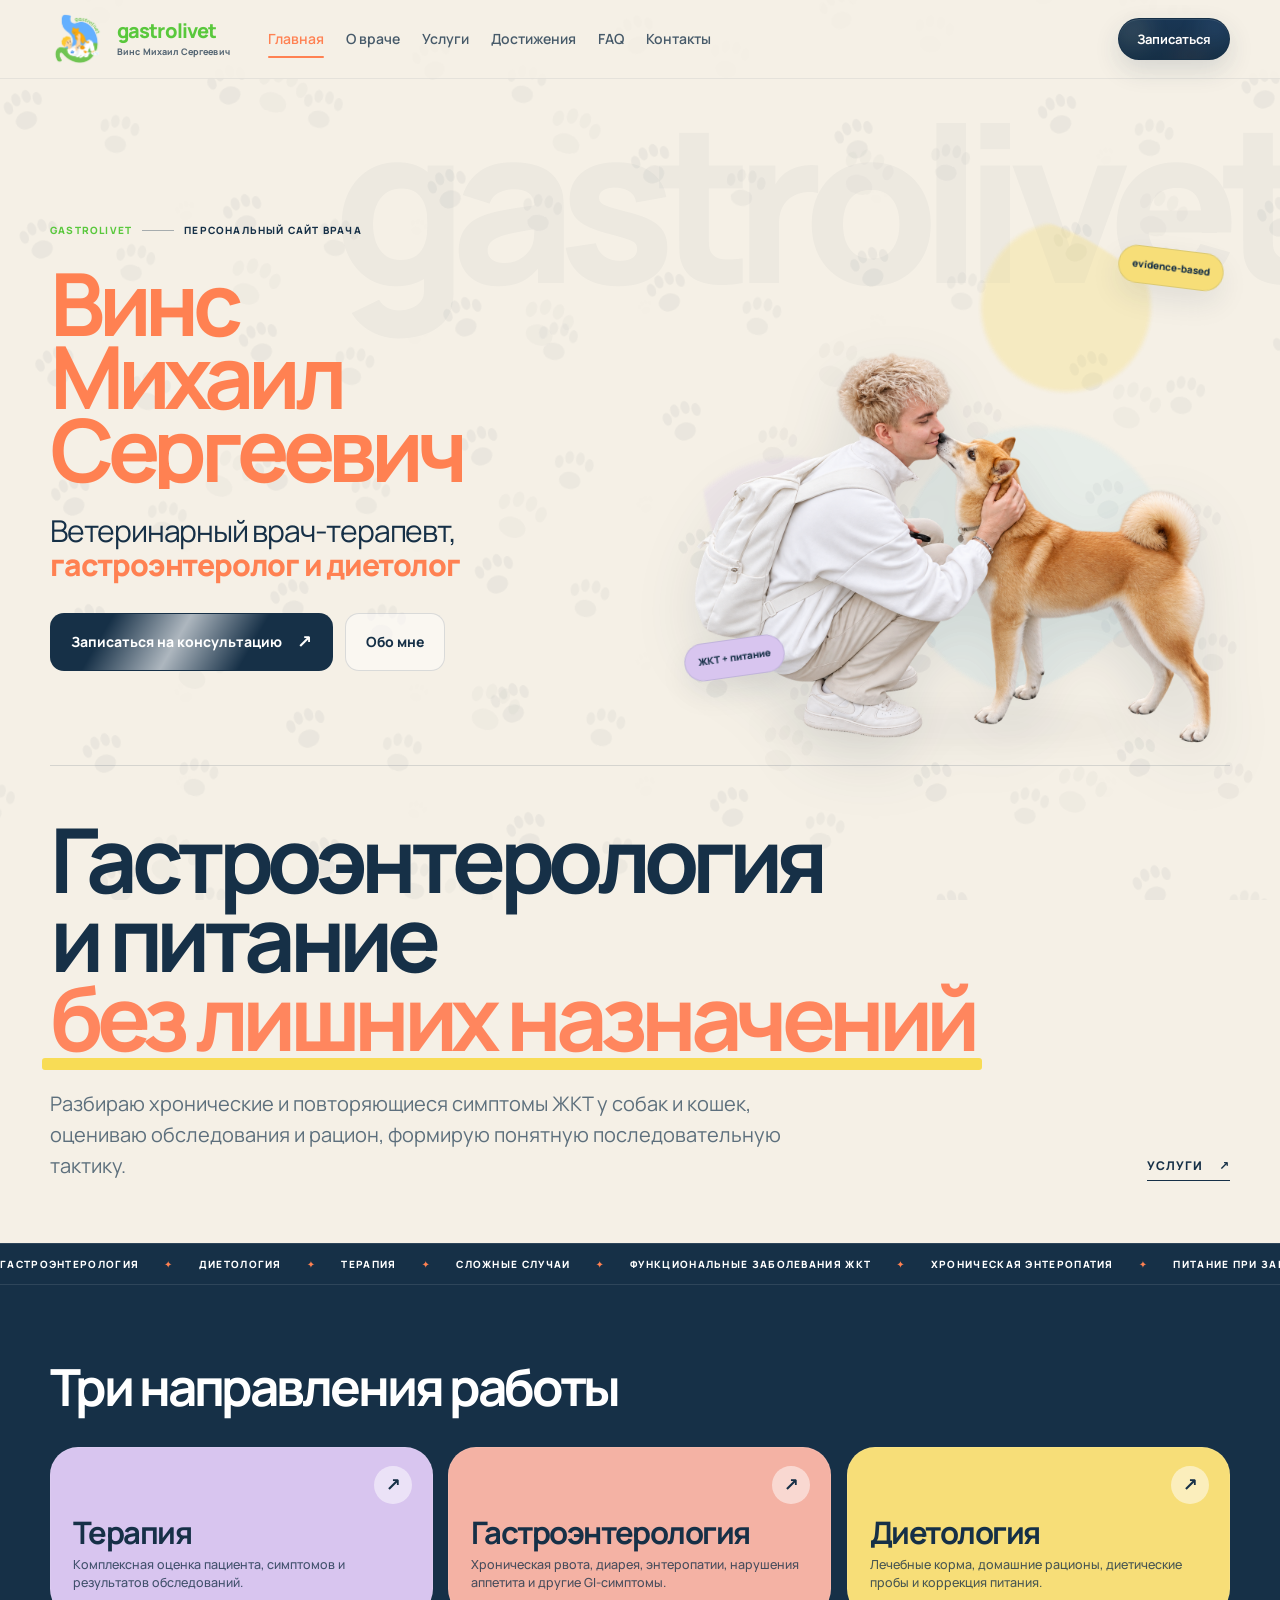
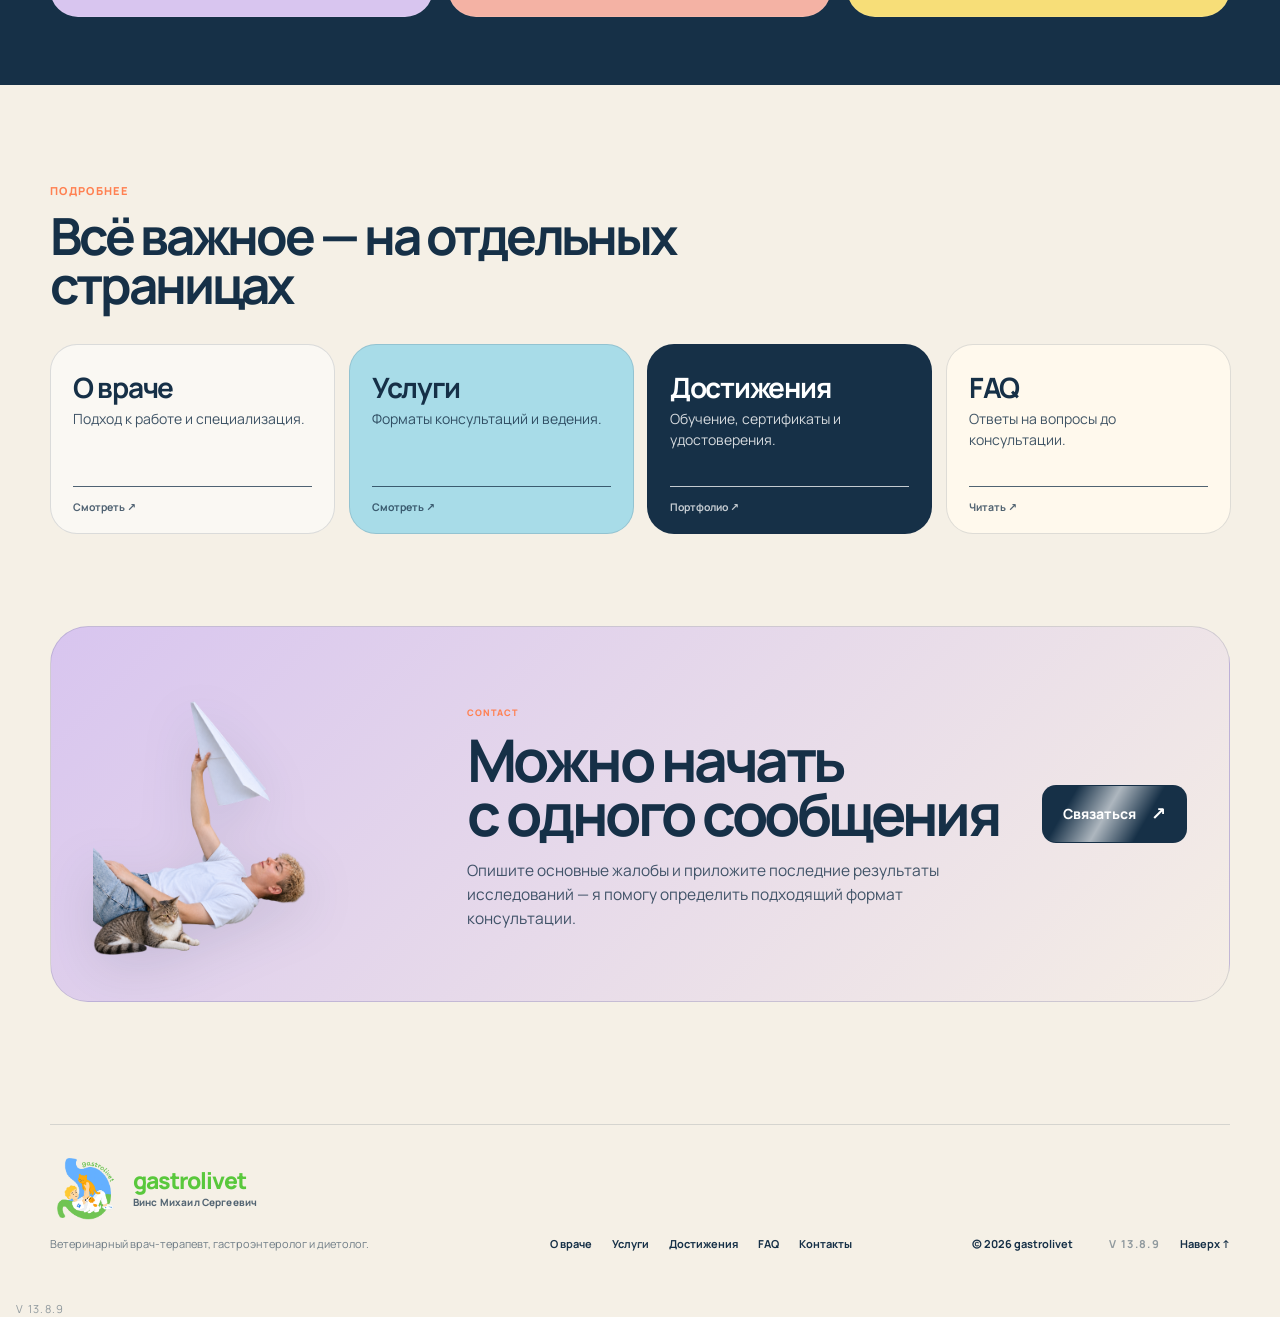
==== commit e61473fa: "Add files via upload" ====
--- a/index.html
+++ b/index.html
@@ -250,12 +250,12 @@
         </div>
         <div class="footer__right">
           <span>© 2026 gastrolivet</span>
-      <span class="site-version">v 12.8.9</span>
+      <span class="site-version">v 13.8.9</span>
           <a href="#top">Наверх ↑</a>
         </div>
       </div>
     </footer>
     
   <script src="script.js"></script>
-<div class="site-version">v 12.8.9</div></body>
+<div class="site-version">v 13.8.9</div></body>
 </html>
--- a/styles.css
+++ b/styles.css
@@ -5035,11 +5035,6 @@
     color: #52697d !important;
 }
 
-.personal-contact__visual {
-    display: none !important;
-}
-
-
 /* =========================================================
    v 11.8.9 — FINAL FIX: homepage navigation + contact block
    Uses the REAL classes from index.html.
@@ -5122,52 +5117,70 @@
 
 
 /* =========================================================
-   v 11.8.9 — Contact section photo update
-   Added transparent personal photo without underlay.
+   v 13.8.9 — Contact section photo visible + layout correction
    ========================================================= */
 .personal-contact__box{
-  grid-template-columns:minmax(240px,.72fr) 1.18fr auto !important;
-  gap:28px !important;
+  grid-template-columns:minmax(280px,340px) minmax(420px,1fr) auto !important;
+  gap:34px !important;
   align-items:center !important;
-  min-height:356px !important;
+  min-height:360px !important;
+  padding:38px 42px !important;
   background:linear-gradient(135deg,var(--lavender),#f5eee5) !important;
 }
 .personal-contact__visual{
-  min-height:300px;
-  display:flex;
-  align-items:flex-end;
-  justify-content:flex-start;
-  overflow:visible;
+  display:flex !important;
+  align-items:flex-end !important;
+  justify-content:flex-start !important;
+  align-self:end !important;
+  min-height:290px !important;
+  overflow:visible !important;
 }
 .personal-contact__photo{
-  display:block;
-  width:min(100%,300px);
-  max-height:320px;
-  height:auto;
-  object-fit:contain;
-  object-position:left bottom;
-  filter:drop-shadow(0 14px 26px rgba(22,48,71,.12));
+  display:block !important;
+  width:min(100%,320px) !important;
+  max-width:320px !important;
+  max-height:320px !important;
+  height:auto !important;
+  object-fit:contain !important;
+  object-position:left bottom !important;
+  margin:0 0 -22px 0 !important;
+  filter:drop-shadow(0 14px 26px rgba(22,48,71,.12)) !important;
 }
 .personal-contact__photo-slot,
 .personal-contact__logo{
   display:none !important;
 }
+.personal-contact__copy{
+  max-width:660px !important;
+  align-self:center !important;
+}
 .personal-contact__copy p{
-  max-width:680px !important;
+  max-width:700px !important;
+  margin:0 !important;
+  font-size:15.5px !important;
+  line-height:1.55 !important;
+  opacity:.8 !important;
+}
+.personal-contact__action{
+  justify-self:end !important;
+  align-self:center !important;
 }
 @media (max-width:1050px){
   .personal-contact__box{
-    grid-template-columns:minmax(220px,.72fr) 1fr !important;
+    grid-template-columns:minmax(220px,280px) 1fr !important;
+    gap:26px !important;
   }
   .personal-contact__visual{
-    min-height:260px;
+    min-height:240px !important;
   }
   .personal-contact__photo{
-    width:min(100%,260px);
-    max-height:280px;
+    width:min(100%,260px) !important;
+    max-width:260px !important;
+    max-height:260px !important;
   }
   .personal-contact__action{
     grid-column:2 !important;
+    justify-self:start !important;
   }
 }
 @media (max-width:760px){
@@ -5178,16 +5191,20 @@
     min-height:auto !important;
   }
   .personal-contact__visual{
-    order:-1;
-    justify-content:center;
-    min-height:220px;
+    order:-1 !important;
+    justify-content:center !important;
+    min-height:220px !important;
   }
   .personal-contact__photo{
-    width:min(100%,240px);
-    max-height:240px;
-    object-position:center bottom;
+    width:min(100%,240px) !important;
+    max-width:240px !important;
+    max-height:240px !important;
+    margin:0 auto -10px !important;
+    object-position:center bottom !important;
   }
   .personal-contact__action{
     grid-column:auto !important;
-  }
-}
+    justify-self:start !important;
+  }
+}
+
